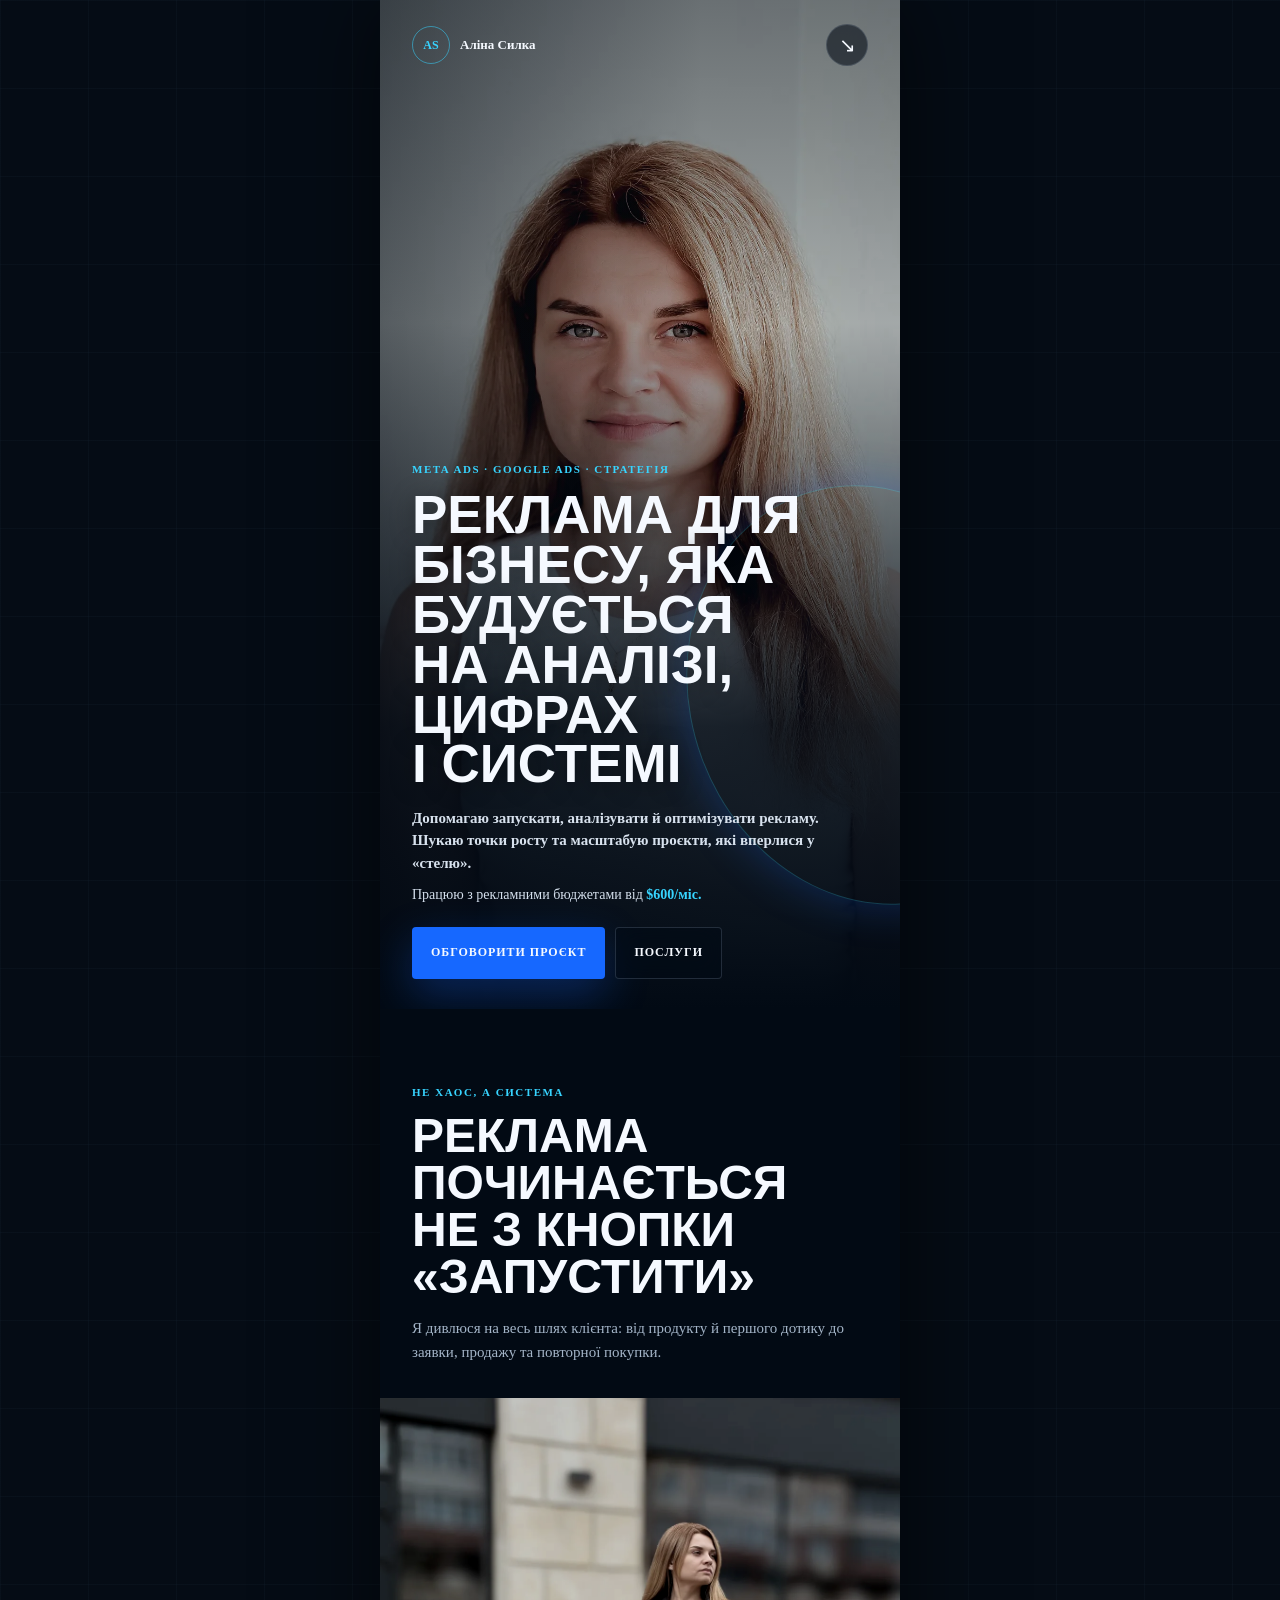
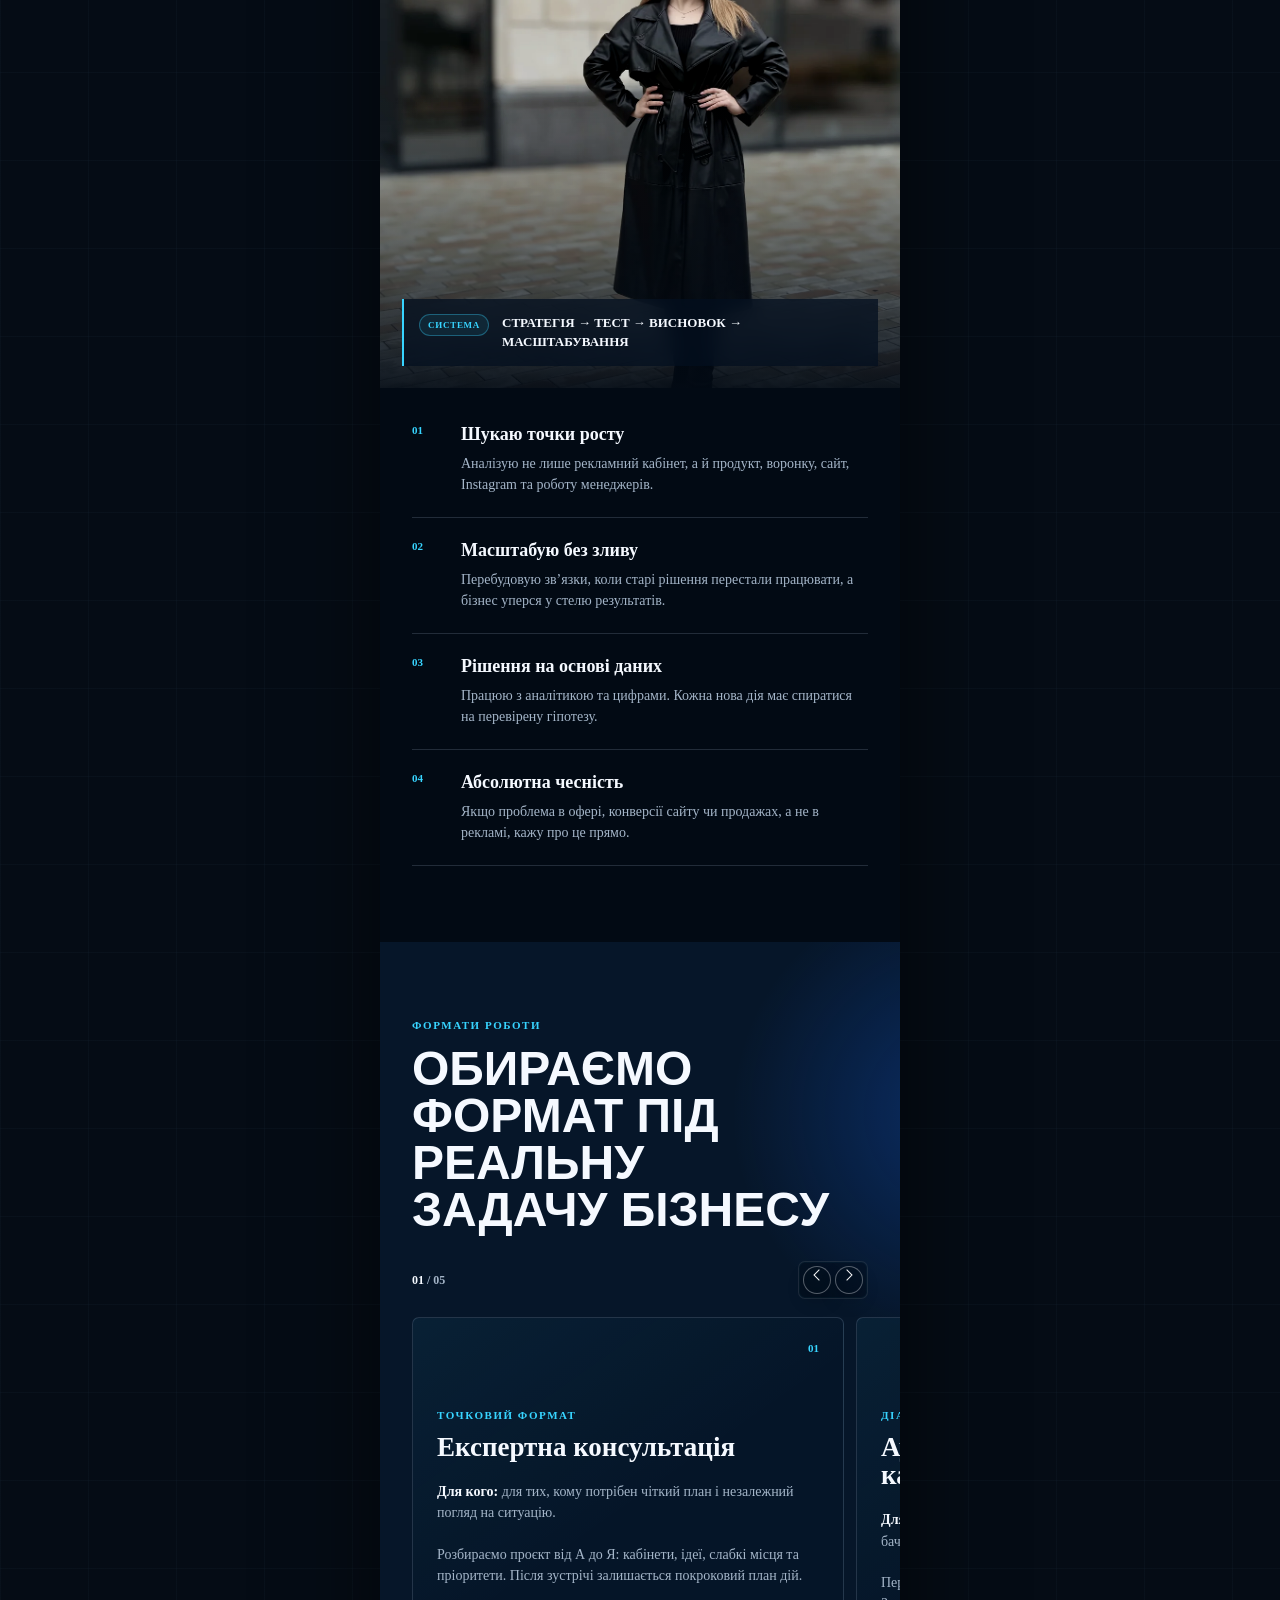
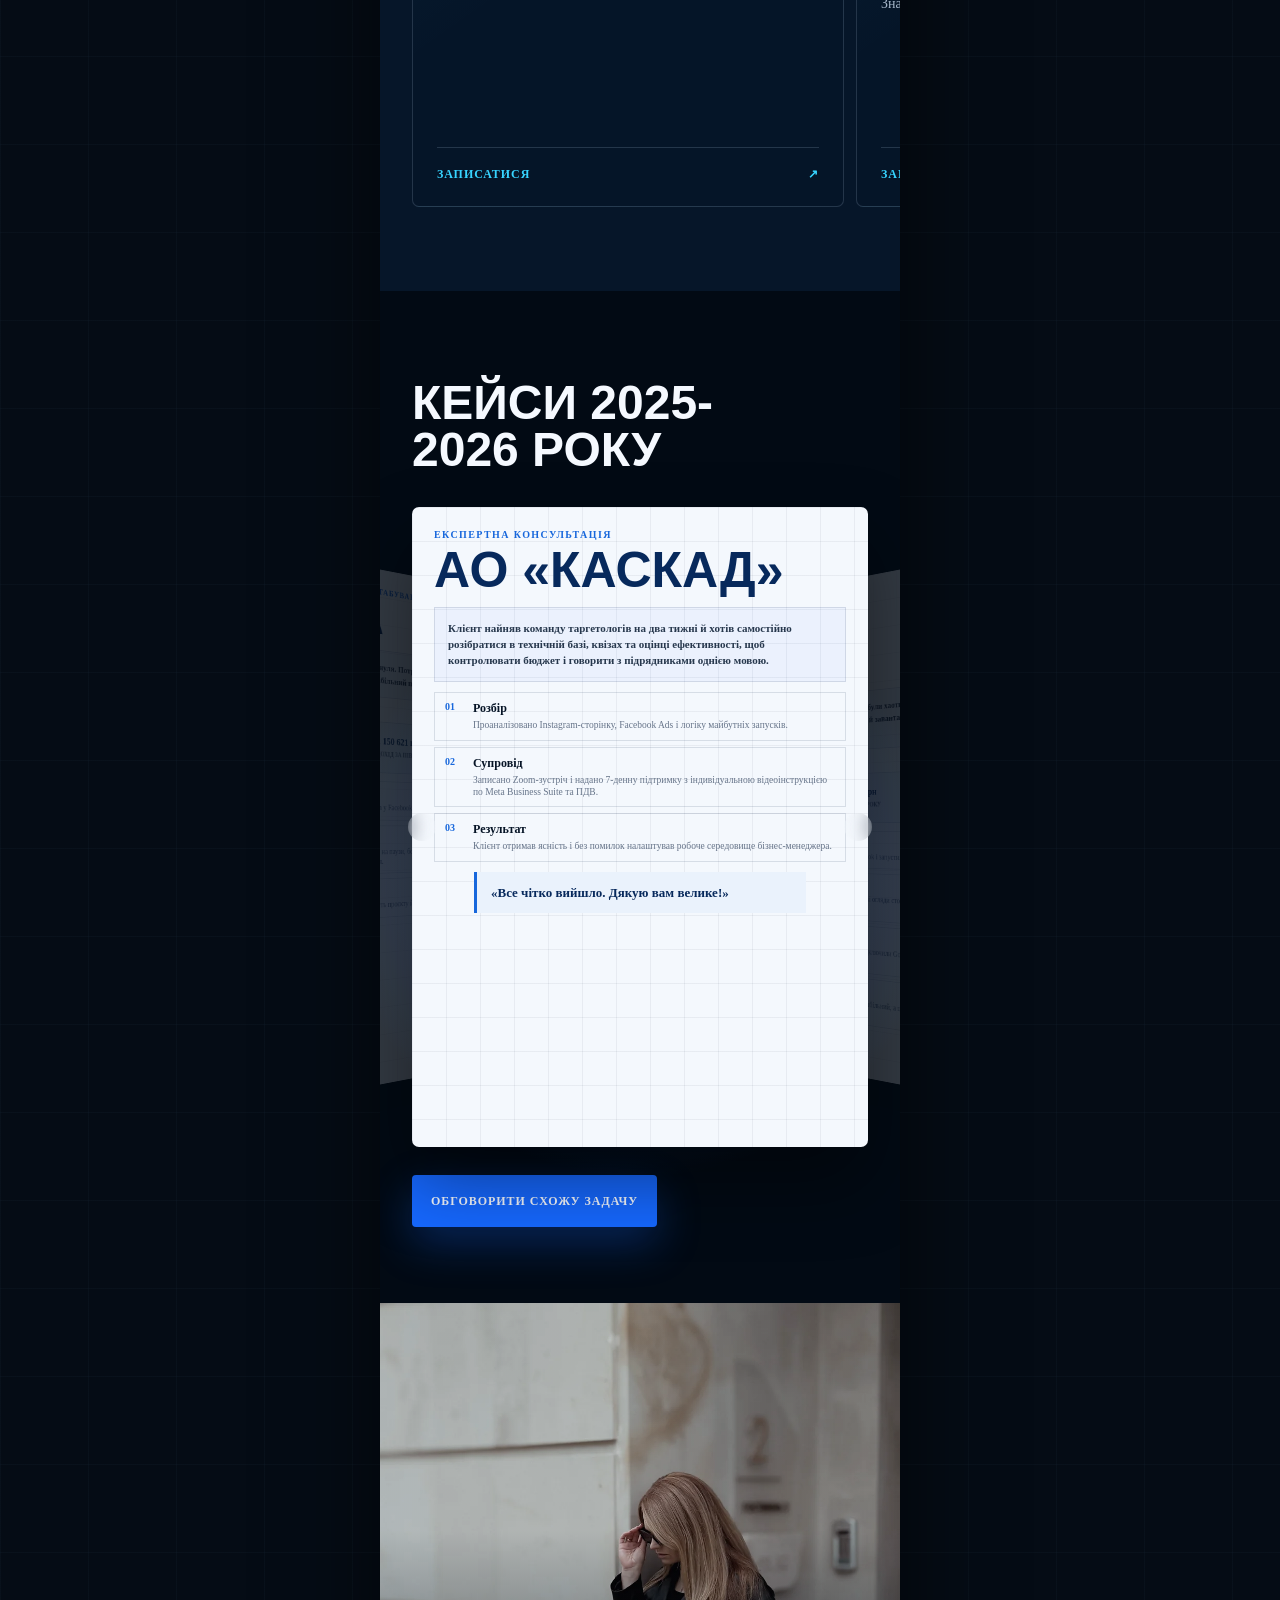
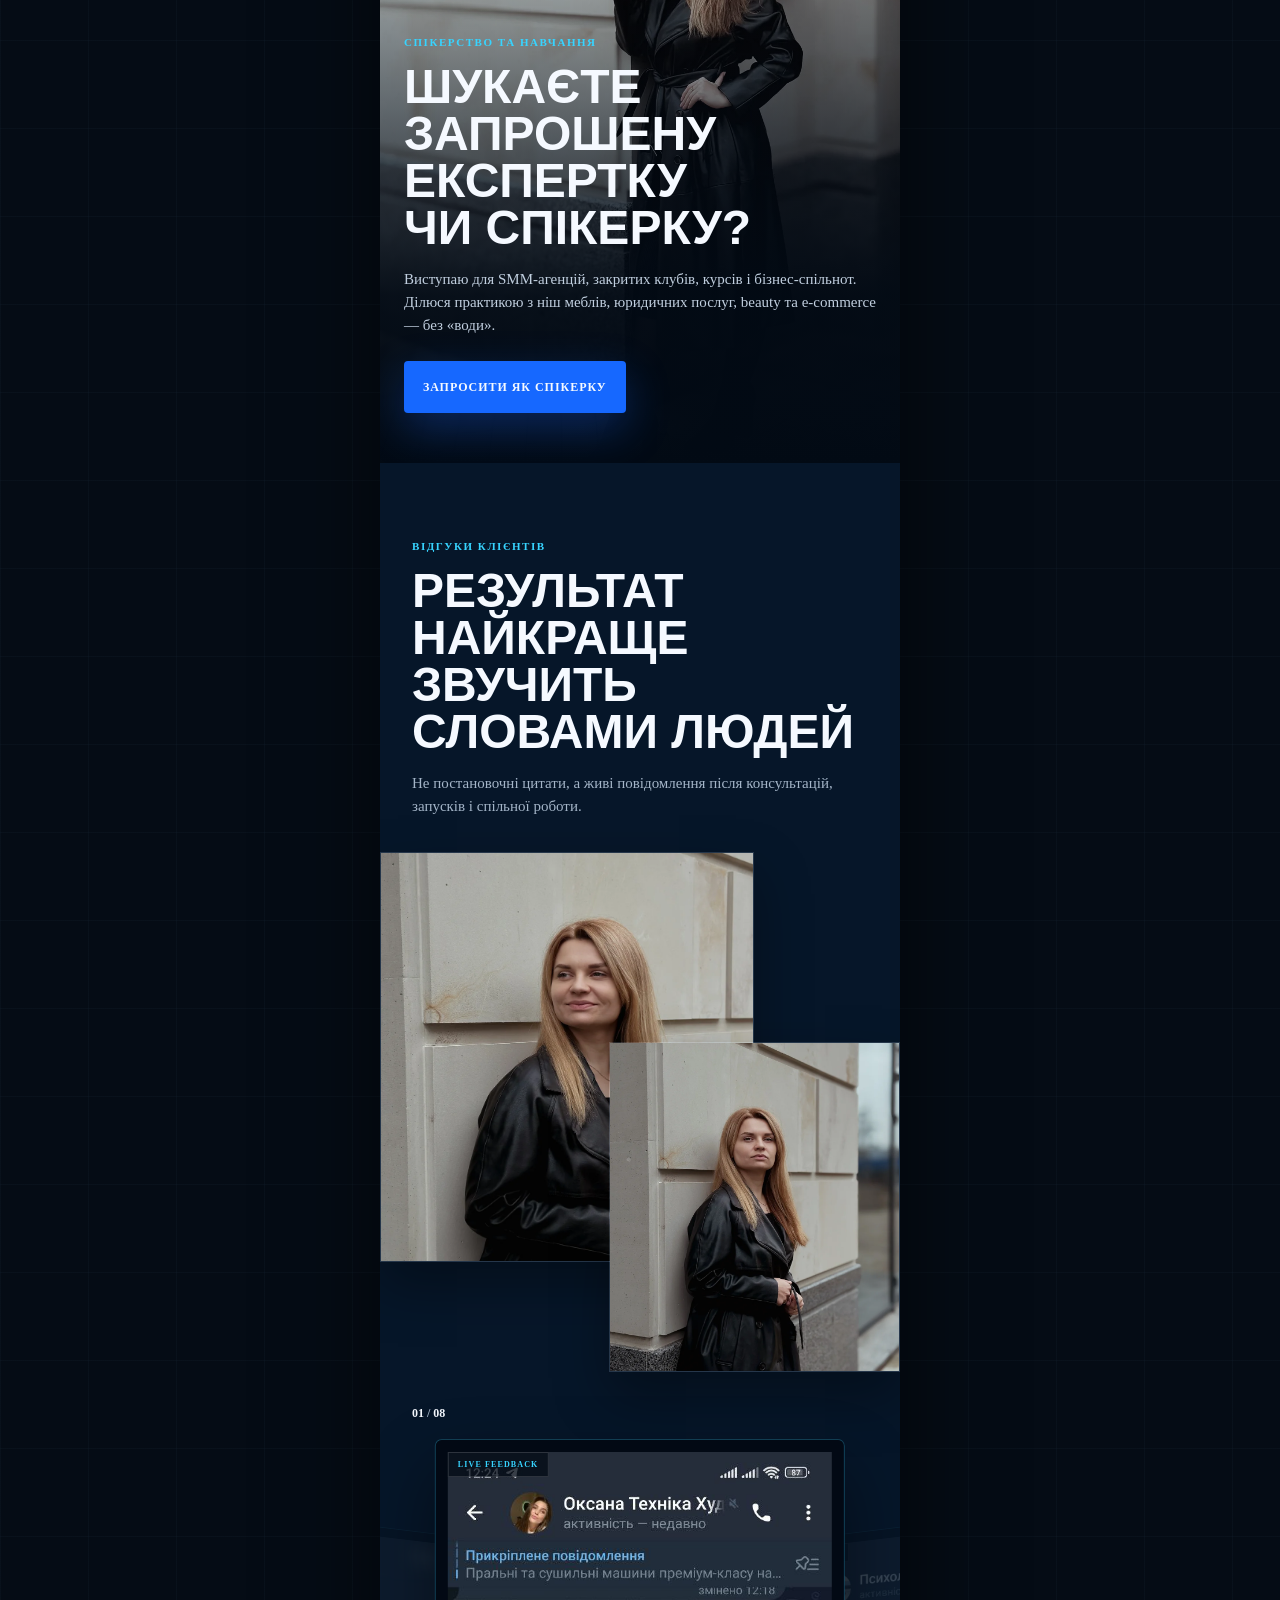
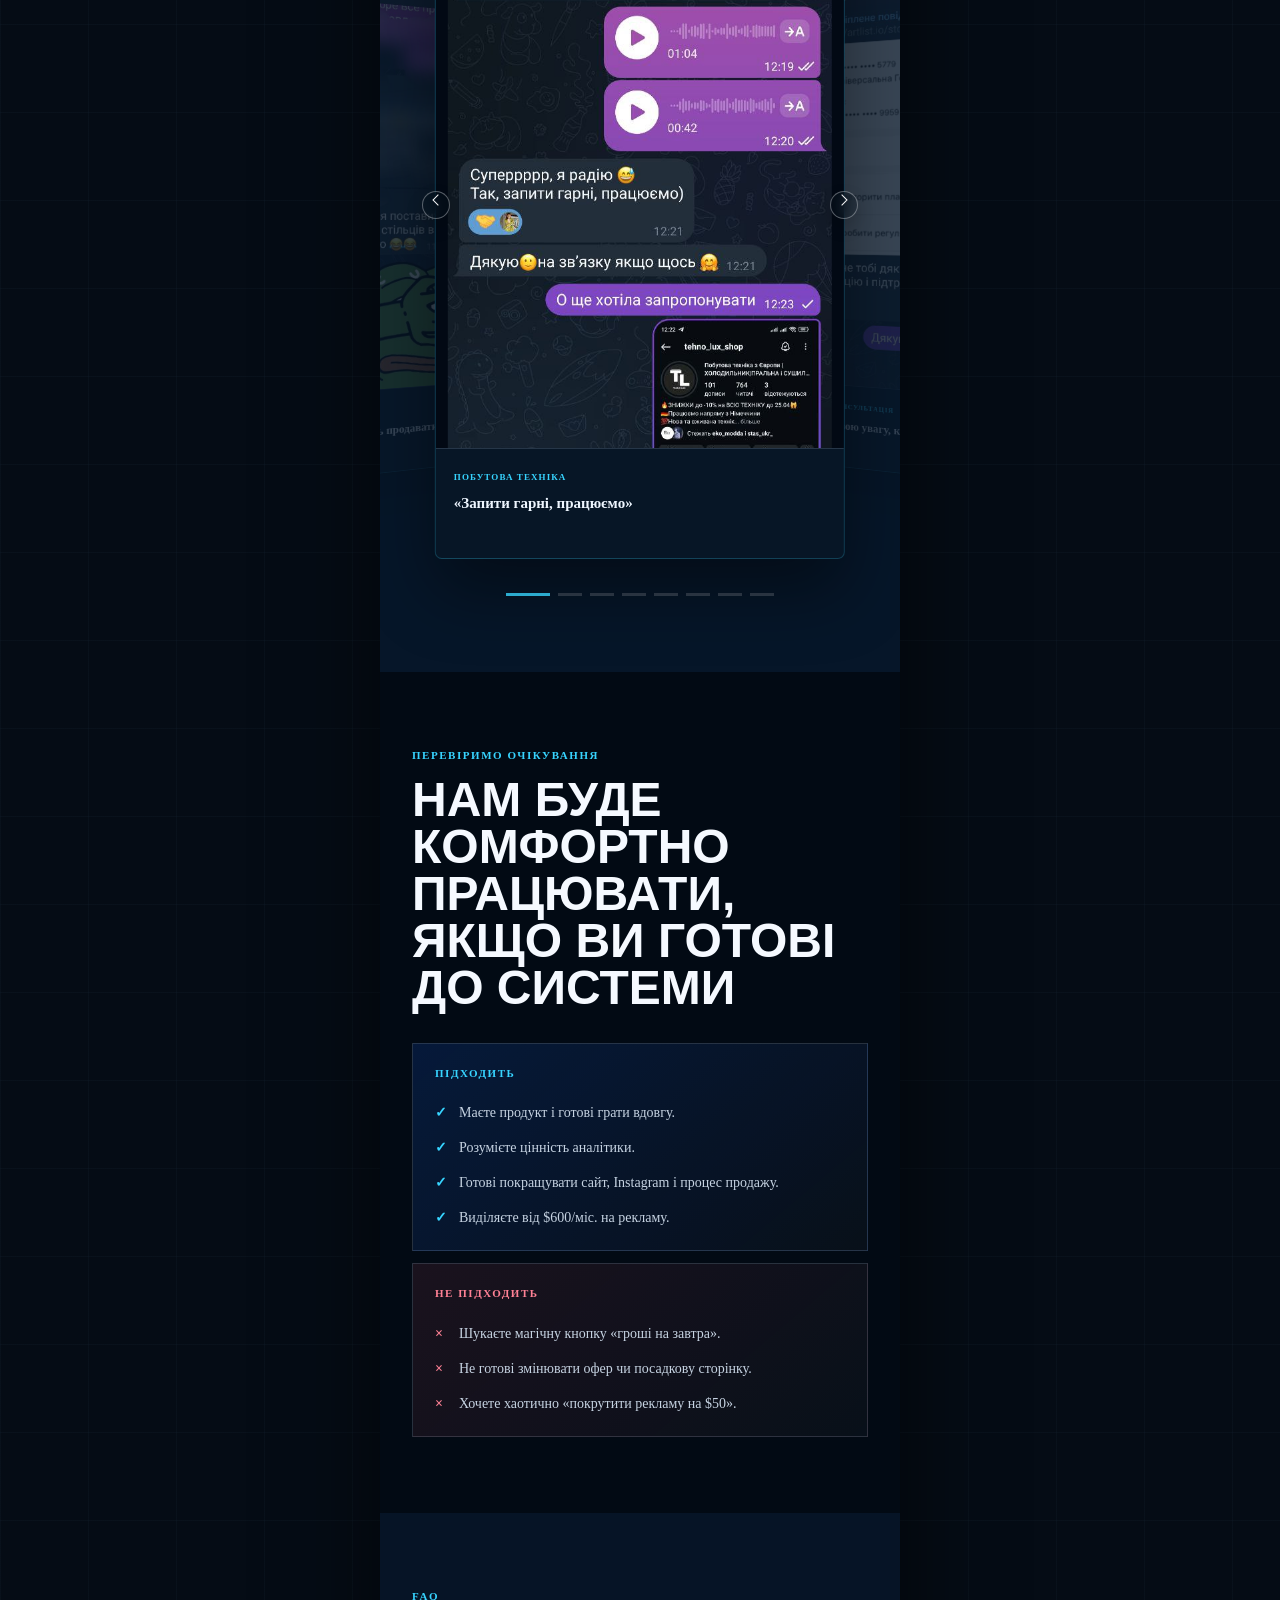
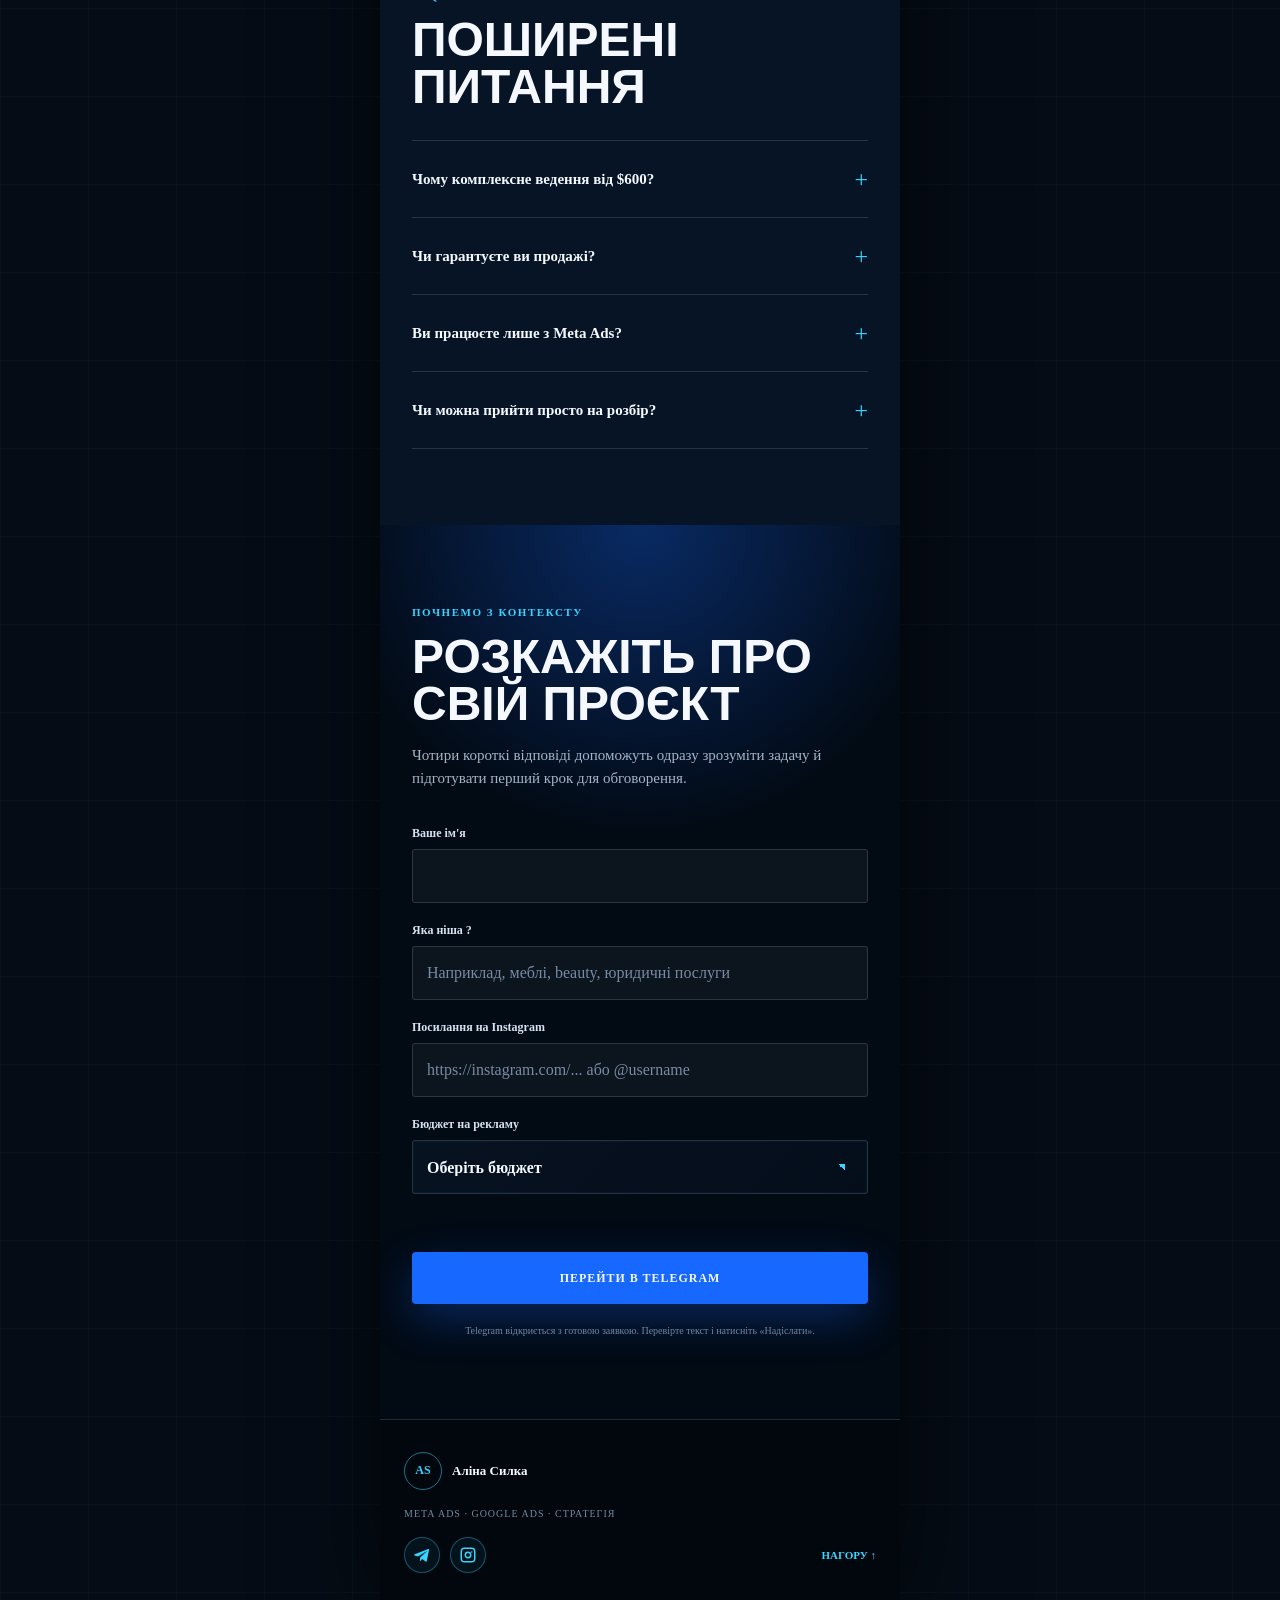
==== index.html @ a749dff8 "Restore dark budget dropdown" ====
<!DOCTYPE html>
<html lang="uk">
<head>
  <meta charset="UTF-8">
  <meta name="viewport" content="width=device-width, initial-scale=1.0">
  <meta name="robots" content="noindex,nofollow,noarchive,noimageindex">
  <meta name="googlebot" content="noindex,nofollow,noarchive,noimageindex">
  <meta name="format-detection" content="telephone=no">
  <meta name="theme-color" content="#03101f">
  <meta name="description" content="Системне налаштування, аудит і масштабування реклами в Meta Ads та Google Ads для бізнесів із бюджетом від $600 на місяць.">
  <meta property="og:type" content="website">
  <meta property="og:locale" content="uk_UA">
  <meta property="og:site_name" content="Аліна Силка">
  <meta property="og:title" content="Аліна Силка — реклама для бізнесу на основі даних">
  <meta property="og:description" content="Аналіз, стратегія, Meta Ads і Google Ads без хаотичних запусків.">
  <meta property="og:url" content="https://kostiantyn-dev.github.io/targetology-landing/">
  <meta property="og:image" content="https://kostiantyn-dev.github.io/targetology-landing/assets/preview.svg">
  <meta name="twitter:card" content="summary_large_image">
  <meta name="application-name" content="Аліна Силка">
  <meta name="apple-mobile-web-app-title" content="Аліна Силка">
  <title>Аліна Силка — Meta Ads та Google Ads для бізнесу</title>
  <link rel="icon" type="image/svg+xml" href="assets/favicon.svg">
  <link rel="preload" href="assets/photos/hero-main.webp" as="image" type="image/webp">
  <link rel="stylesheet" href="styles.css?v=20260718-dark-budget-select">
</head>
<body>
  <main class="page-shell" id="top">
    <section class="hero" aria-labelledby="hero-title">
      <img class="hero-photo" src="assets/photos/hero-main.webp" alt="Аліна Силка, фахівчиня з реклами" width="1400" height="1867">
      <div class="hero-shade" aria-hidden="true"></div>
      <header class="topline">
        <a class="brand" href="#top" aria-label="На початок">
          <span>AS</span>
          <strong>Аліна Силка</strong>
        </a>
        <a class="icon-link" href="#application" aria-label="Перейти до заявки" title="Залишити заявку">↘</a>
      </header>

      <div class="hero-copy">
        <p class="eyebrow">Meta Ads · Google Ads · Стратегія</p>
        <h1 id="hero-title" style="color:#f5f9ff">Реклама для бізнесу, яка будується на аналізі, цифрах і системі</h1>
        <p>Допомагаю запускати, аналізувати й оптимізувати рекламу. Шукаю точки росту та масштабую проєкти, які вперлися у «стелю».</p>
        <p class="budget-line">Працюю з рекламними бюджетами від <strong>$600/міс.</strong></p>
        <div class="hero-actions">
          <a class="button button-primary" href="#application">Обговорити проєкт</a>
          <a class="button button-ghost" href="#services">Послуги</a>
        </div>
      </div>
      <a class="scroll-cue" href="#approach" aria-label="Дивитися далі">Далі <span>↓</span></a>
    </section>

    <section class="section approach" id="approach" aria-labelledby="approach-title">
      <div class="section-heading">
        <p class="eyebrow">Не хаос, а система</p>
        <h2 id="approach-title">Реклама починається не з кнопки «Запустити»</h2>
        <p>Я дивлюся на весь шлях клієнта: від продукту й першого дотику до заявки, продажу та повторної покупки.</p>
      </div>

      <div class="portrait-frame">
        <img src="assets/photos/approach.webp" alt="Аліна під час професійної фотосесії" loading="lazy" width="1200" height="1600">
        <div class="portrait-label">
          <span>Система</span>
          <strong>Стратегія → тест → висновок → масштабування</strong>
        </div>
      </div>

      <div class="principles">
        <article>
          <span>01</span>
          <div>
            <h3>Шукаю точки росту</h3>
            <p>Аналізую не лише рекламний кабінет, а й продукт, воронку, сайт, Instagram та роботу менеджерів.</p>
          </div>
        </article>
        <article>
          <span>02</span>
          <div>
            <h3>Масштабую без зливу</h3>
            <p>Перебудовую зв’язки, коли старі рішення перестали працювати, а бізнес уперся у стелю результатів.</p>
          </div>
        </article>
        <article>
          <span>03</span>
          <div>
            <h3>Рішення на основі даних</h3>
            <p>Працюю з аналітикою та цифрами. Кожна нова дія має спиратися на перевірену гіпотезу.</p>
          </div>
        </article>
        <article>
          <span>04</span>
          <div>
            <h3>Абсолютна чесність</h3>
            <p>Якщо проблема в офері, конверсії сайту чи продажах, а не в рекламі, кажу про це прямо.</p>
          </div>
        </article>
      </div>
    </section>

    <section class="section services" id="services" aria-labelledby="services-title">
      <div class="section-heading">
        <p class="eyebrow">Формати роботи</p>
        <h2 id="services-title">Обираємо формат під реальну задачу бізнесу</h2>
      </div>

      <div class="slider-toolbar">
        <p><span data-service-current>01</span> / 05</p>
        <div>
          <button class="round-button nav-prev" type="button" data-service-prev aria-label="Попередня послуга" title="Назад">Назад</button>
          <button class="round-button nav-next" type="button" data-service-next aria-label="Наступна послуга" title="Далі">Далі</button>
        </div>
      </div>

      <div class="service-track" data-service-track>
        <article class="service-card">
          <p class="card-number">01</p>
          <div>
            <p class="card-label">Точковий формат</p>
            <h3>Експертна консультація</h3>
          </div>
          <p><strong>Для кого:</strong> для тих, кому потрібен чіткий план і незалежний погляд на ситуацію.</p>
          <p>Розбираємо проєкт від А до Я: кабінети, ідеї, слабкі місця та пріоритети. Після зустрічі залишається покроковий план дій.</p>
          <a class="text-link" href="#application" data-format="Консультація">Записатися <span>↗</span></a>
        </article>

        <article class="service-card">
          <p class="card-number">02</p>
          <div>
            <p class="card-label">Діагностика</p>
            <h3>Аудит рекламного кабінету</h3>
          </div>
          <p><strong>Для кого:</strong> для бізнесів, які вже запускають рекламу, але не бачать очікуваного результату.</p>
          <p>Перевіряю кампанії, аудиторії, креативи та посадкові сторінки. Знаходжу, куди непомітно зливається бюджет.</p>
          <a class="text-link" href="#application" data-format="Аудит">Замовити аудит <span>↗</span></a>
        </article>

        <article class="service-card">
          <p class="card-number">03</p>
          <div>
            <p class="card-label">Ріст</p>
            <h3>Оптимізація та масштабування</h3>
          </div>
          <p><strong>Для кого:</strong> для проєктів, які працюють у плюс, але вперлися у стелю.</p>
          <p>Переформатовую стратегію, тестую нові гіпотези, покращую вартість ліда та готую систему до більших обсягів продажів.</p>
          <a class="text-link" href="#application" data-format="Масштабування">Обговорити <span>↗</span></a>
        </article>

        <article class="service-card">
          <p class="card-number">04</p>
          <div>
            <p class="card-label">Старт</p>
            <h3>Одноразовий запуск реклами</h3>
          </div>
          <p><strong>Для кого:</strong> для бізнесу, якому потрібно з нуля побудувати правильний фундамент.</p>
          <p>Стратегія, налаштування Meta Ads або Google Ads, теплий старт, базова аналітика та підтримка після запуску.</p>
          <a class="text-link" href="#application" data-format="Одноразовий запуск">Запустити рекламу <span>↗</span></a>
        </article>

        <article class="service-card">
          <p class="card-number">05</p>
          <div>
            <p class="card-label">Преміальний формат</p>
            <h3>Комплексний супровід</h3>
          </div>
          <p><strong>Для кого:</strong> для системного бізнесу, який хоче делегувати трафік під ключ.</p>
          <p>Щоденний менеджмент, постійні тести креативів, глибока аналітика, звіти та спільна робота над масштабуванням прибутку.</p>
          <a class="text-link" href="#application" data-format="Комплексний супровід">Подати заявку <span>↗</span></a>
        </article>
      </div>
    </section>

    <section class="section cases" id="cases" aria-labelledby="cases-title">
      <div class="section-heading">
        <h2 id="cases-title">Кейси 2025-2026 року</h2>
      </div>

      <div class="case-lab" data-case-lab>
        <button class="case-button case-prev" type="button" data-case-prev aria-label="Попередній кейс" title="Назад">Назад</button>
        <div class="case-stack" aria-live="polite">
          <article class="case-sheet is-active" data-case-card>
            <header>
              <p>Експертна консультація</p>
              <strong>АО «КАСКАД»</strong>
            </header>
            <div class="case-summary">
              <p>Клієнт найняв команду таргетологів на два тижні й хотів самостійно розібратися в технічній базі, квізах та оцінці ефективності, щоб контролювати бюджет і говорити з підрядниками однією мовою.</p>
            </div>
            <div class="case-flow">
              <p><span>01</span><strong>Розбір</strong><small>Проаналізовано Instagram-сторінку, Facebook Ads і логіку майбутніх запусків.</small></p>
              <p><span>02</span><strong>Супровід</strong><small>Записано Zoom-зустріч і надано 7-денну підтримку з індивідуальною відеоінструкцією по Meta Business Suite та ПДВ.</small></p>
              <p><span>03</span><strong>Результат</strong><small>Клієнт отримав ясність і без помилок налаштував робоче середовище бізнес-менеджера.</small></p>
            </div>
            <blockquote class="case-quote">«Все чітко вийшло. Дякую вам велике!»</blockquote>
          </article>
          <article class="case-sheet" data-case-card>
            <header>
              <p>Масштабування та супровід</p>
              <strong>Столи / стільці</strong>
            </header>
            <div class="case-summary">
              <p>Виробництво працювало, але продажі були хаотичними. Задача — знайти найвигідніші позиції для виробництва й завантажити майстерню стабільним потоком замовлень.</p>
            </div>
            <p class="case-period">Результати за півроку</p>
            <div class="case-stats" aria-label="Економіка проєкту за півроку">
              <p><span>$16 042</span><small>витрати за півроку</small></p>
              <p><span>5 748 384 грн</span><small>дохід за півроку</small></p>
              <p><span>ROAS 8,14</span><small>окупність за півроку</small></p>
            </div>
            <div class="case-flow">
              <p><span>01</span><strong>2024</strong><small>Навели лад у рекламному кабінеті Facebook і запустили перші системні оголошення.</small></p>
              <p><span>02</span><strong>2025</strong><small>Перебудували підхід до фото й відео: живі огляди столів, процеси з цеху, демонстрація якості ще до заявки.</small></p>
              <p><span>03</span><strong>2026</strong><small>Вийшли на високі об'єми у Facebook і підключили Google Ads для гарячого попиту з пошуку.</small></p>
              <p><span>04</span><strong>Результат</strong><small>Співпраця триває 3-й рік, потік заявок стабільний, а цех завантажений замовленнями на тижні вперед.</small></p>
            </div>
          </article>
          <article class="case-sheet" data-case-card>
            <header>
              <p>Старт з нуля та масштабування</p>
              <strong>Ліжка</strong>
            </header>
            <div class="case-summary">
              <p>Бренд запускався з повного нуля. Потрібно було розкачати пізнаваність у соцмережах і вибудувати стабільний потік замовлень.</p>
            </div>
            <p class="case-period">Результати за півроку</p>
            <div class="case-stats" aria-label="Економіка проєкту за півроку">
              <p><span>$2 633</span><small>витрати за півроку</small></p>
              <p><span>1 150 621 грн</span><small>дохід за півроку</small></p>
              <p><span>ROAS 10,65</span><small>окупність за півроку</small></p>
            </div>
            <div class="case-flow">
              <p><span>01</span><strong>Старт</strong><small>Побудували систему запусків у Facebook, намацали робочі аудиторії та офери.</small></p>
              <p><span>02</span><strong>Виклик</strong><small>Рекламу доводилося ставити на паузи, бо виробництво фізично не встигало виготовляти й відвантажувати замовлення.</small></p>
              <p><span>03</span><strong>Результат</strong><small>Реклама довела життєздатність проєкту й повністю завантажила потужності цеху.</small></p>
            </div>
          </article>
        </div>
        <button class="case-button case-next" type="button" data-case-next aria-label="Наступний кейс" title="Далі">Далі</button>
      </div>

      <a class="button button-primary centered" href="#application">Обговорити схожу задачу</a>
    </section>

    <section class="speaker-band" aria-labelledby="speaker-title">
      <img src="assets/photos/speaker.webp" alt="Аліна Силка — запрошена експертка та спікерка" loading="lazy" width="1200" height="1600">
      <div class="speaker-shade" aria-hidden="true"></div>
      <div class="speaker-copy">
        <p class="eyebrow">Спікерство та навчання</p>
        <h2 id="speaker-title">Шукаєте запрошену експертку чи спікерку?</h2>
        <p>Виступаю для SMM-агенцій, закритих клубів, курсів і бізнес-спільнот. Ділюся практикою з ніш меблів, юридичних послуг, beauty та e-commerce — без «води».</p>
        <a class="button button-primary" href="#application" data-format="Спікерство">Запросити як спікерку</a>
      </div>
    </section>

    <section class="section proof" id="reviews" aria-labelledby="proof-title">
      <div class="section-heading">
        <p class="eyebrow">Відгуки клієнтів</p>
        <h2 id="proof-title">Результат найкраще звучить словами людей</h2>
        <p>Не постановочні цитати, а живі повідомлення після консультацій, запусків і спільної роботи.</p>
      </div>
      <div class="photo-collage" aria-label="Фотографії Аліни">
        <figure class="photo-tall">
          <img src="assets/photos/portrait.webp" alt="Портрет Аліни" loading="lazy" width="1200" height="1600">
        </figure>
        <figure>
          <img src="assets/photos/final.webp" alt="Аліна під час фотосесії" loading="lazy" width="1200" height="1600">
        </figure>
      </div>

      <div class="review-lab" data-review-lab>
        <div class="review-toolbar">
          <p><span data-review-current>01</span> / <span data-review-total>08</span></p>
        </div>
        <button class="round-button review-nav-button review-prev nav-prev" type="button" data-review-prev aria-label="Попередній відгук" title="Назад">Назад</button>
        <button class="round-button review-nav-button review-next nav-next" type="button" data-review-next aria-label="Наступний відгук" title="Далі">Далі</button>
        <div class="review-stack" aria-live="polite">
          <figure class="review-card is-active" data-review-card>
            <a class="review-shot" href="assets/reviews/review-tech.jpg" target="_blank" rel="noopener" aria-label="Відкрити відгук повністю">
              <img src="assets/reviews/review-tech.jpg" alt="Відгук клієнтки з ніші побутової техніки" loading="lazy" width="576" height="1280">
            </a>
            <figcaption>
              <span>Побутова техніка</span>
              <blockquote>«Запити гарні, працюємо»</blockquote>
            </figcaption>
          </figure>
          <figure class="review-card" data-review-card>
            <a class="review-shot" href="assets/reviews/review-consultation.jpg" target="_blank" rel="noopener" aria-label="Відкрити відгук повністю">
              <img src="assets/reviews/review-consultation.jpg" alt="Подяка за консультацію та підтримку" loading="lazy" width="576" height="1280">
            </a>
            <figcaption>
              <span>Експертна консультація</span>
              <blockquote>«Дякую за твою увагу, консультацію і підтримку»</blockquote>
            </figcaption>
          </figure>
          <figure class="review-card" data-review-card>
            <a class="review-shot" href="assets/reviews/review-roofing.jpg" target="_blank" rel="noopener" aria-label="Відкрити відгук повністю">
              <img src="assets/reviews/review-roofing.jpg" alt="Відгук клієнта з ніші покрівельних робіт" loading="lazy" width="576" height="1280">
            </a>
            <figcaption>
              <span>Покрівельні роботи</span>
              <blockquote>«Не очікував такого результату, мені все сподобалось»</blockquote>
            </figcaption>
          </figure>
          <figure class="review-card" data-review-card>
            <a class="review-shot" href="assets/reviews/review-psychology.jpg" target="_blank" rel="noopener" aria-label="Відкрити відгук повністю">
              <img src="assets/reviews/review-psychology.jpg" alt="Відгук клієнтки з ніші психології" loading="lazy" width="576" height="1280">
            </a>
            <figcaption>
              <span>Психологія</span>
              <blockquote>«Мені дуже кайфово було з тобою працювати»</blockquote>
            </figcaption>
          </figure>
          <figure class="review-card" data-review-card>
            <a class="review-shot" href="assets/reviews/review-furniture-july.jpg" target="_blank" rel="noopener" aria-label="Відкрити відгук повністю">
              <img src="assets/reviews/review-furniture-july.jpg" alt="Відгук про результат реклами для виробництва меблів" loading="lazy" width="576" height="1280">
            </a>
            <figcaption>
              <span>Виробництво меблів</span>
              <blockquote>«Липень найгірший місяць у продажах, але це найкращий місяць по продажах від нас»</blockquote>
            </figcaption>
          </figure>
          <figure class="review-card" data-review-card>
            <a class="review-shot" href="assets/reviews/review-legal-setup.jpg" target="_blank" rel="noopener" aria-label="Відкрити відгук повністю">
              <img src="assets/reviews/review-legal-setup.jpg" alt="Відгук після консультації щодо налаштування рекламного кабінету" loading="lazy" width="576" height="1280">
            </a>
            <figcaption>
              <span>Експертна консультація</span>
              <blockquote>«Все чітко вийшло. Дякую вам велике!»</blockquote>
            </figcaption>
          </figure>
          <figure class="review-card" data-review-card>
            <a class="review-shot" href="assets/reviews/review-furniture-workshop.jpg" target="_blank" rel="noopener" aria-label="Відкрити відгук повністю">
              <img src="assets/reviews/review-furniture-workshop.jpg" alt="Відгук про завантаження меблевого виробництва замовленнями" loading="lazy" width="576" height="1280">
            </a>
            <figcaption>
              <span>Меблевий цех</span>
              <blockquote>«+1 машинка + 2 швеї. Можемо робити 400 стільців»</blockquote>
            </figcaption>
          </figure>
          <figure class="review-card" data-review-card>
            <a class="review-shot" href="assets/reviews/review-furniture-goal.jpg" target="_blank" rel="noopener" aria-label="Відкрити відгук повністю">
              <img src="assets/reviews/review-furniture-goal.jpg" alt="Відгук про план продажів 300 стільців на місяць" loading="lazy" width="576" height="1280">
            </a>
            <figcaption>
              <span>План продажів</span>
              <blockquote>«Дуже хочеться поставити ціль продавати 300 стільців в місяць»</blockquote>
            </figcaption>
          </figure>
        </div>
        <div class="review-dots" aria-label="Навігація відгуками"></div>
      </div>
    </section>

    <section class="section fit" aria-labelledby="fit-title">
      <div class="section-heading">
        <p class="eyebrow">Перевіримо очікування</p>
        <h2 id="fit-title">Нам буде комфортно працювати, якщо ви готові до системи</h2>
      </div>
      <div class="fit-grid">
        <article class="fit-yes">
          <p class="card-label">Підходить</p>
          <ul>
            <li>Маєте продукт і готові грати вдовгу.</li>
            <li>Розумієте цінність аналітики.</li>
            <li>Готові покращувати сайт, Instagram і процес продажу.</li>
            <li>Виділяєте від $600/міс. на рекламу.</li>
          </ul>
        </article>
        <article class="fit-no">
          <p class="card-label">Не підходить</p>
          <ul>
            <li>Шукаєте магічну кнопку «гроші на завтра».</li>
            <li>Не готові змінювати офер чи посадкову сторінку.</li>
            <li>Хочете хаотично «покрутити рекламу на $50».</li>
          </ul>
        </article>
      </div>
    </section>

    <section class="section faq" aria-labelledby="faq-title">
      <div class="section-heading">
        <p class="eyebrow">FAQ</p>
        <h2 id="faq-title">Поширені питання</h2>
      </div>
      <div class="faq-list">
        <details>
          <summary><span>Чому комплексне ведення від $600?</span><b>+</b></summary>
          <p>Комплексне ведення має сенс тоді, коли в рекламі є достатньо даних для навчання алгоритмів Meta та Google, тестів і нормальної аналітики. Бюджет від $600 дає змогу робити висновки на цифрах, а не хаотично перевіряти гіпотези без стабільної картини.</p>
        </details>
        <details>
          <summary><span>Чи гарантуєте ви продажі?</span><b>+</b></summary>
          <p>За продаж відповідають продукт, офер, ціна та робота менеджера. Я відповідаю за системний цільовий трафік, прозорі KPI й керовану оптимізацію.</p>
        </details>
        <details>
          <summary><span>Ви працюєте лише з Meta Ads?</span><b>+</b></summary>
          <p>Ні. Meta Ads і Google Ads підбираються індивідуально під нішу, попит, цикл рішення та задачу бізнесу.</p>
        </details>
        <details>
          <summary><span>Чи можна прийти просто на розбір?</span><b>+</b></summary>
          <p>Так. На консультації розбираємо ситуацію від А до Я та формуємо конкретний план, який можна реалізувати самостійно.</p>
        </details>
      </div>
    </section>

    <section class="application" id="application" aria-labelledby="application-title">
      <div class="application-head">
        <p class="eyebrow">Почнемо з контексту</p>
        <h2 id="application-title">Розкажіть про свій проєкт</h2>
        <p>Чотири короткі відповіді допоможуть одразу зрозуміти задачу й підготувати перший крок для обговорення.</p>
      </div>

      <form class="quiz-form" id="lead-form" novalidate>
        <label>
          <span>Ваше ім'я</span>
          <input type="text" name="name" autocomplete="name" required>
        </label>
        <label>
          <span>Яка ніша ?</span>
          <input type="text" name="niche" autocomplete="organization-title" placeholder="Наприклад, меблі, beauty, юридичні послуги" required>
        </label>
        <label>
          <span>Посилання на Instagram</span>
          <input type="text" name="project_url" inputmode="url" placeholder="https://instagram.com/... або @username" required>
        </label>
        <label class="select-field">
          <span>Бюджет на рекламу</span>
          <select name="budget" required>
            <option value="">Оберіть бюджет</option>
            <option>від $600</option>
            <option>від $1000 і вище</option>
            <option>від $2000 і вище</option>
          </select>
        </label>
        <p class="form-error" id="form-error" role="alert"></p>
        <button class="button button-primary submit-button" type="submit">Перейти в Telegram</button>
        <small>Telegram відкриється з готовою заявкою. Перевірте текст і натисніть «Надіслати».</small>
      </form>
    </section>

    <footer>
      <a class="brand" href="#top">
        <span>AS</span>
        <strong>Аліна Силка</strong>
      </a>
      <p>Meta Ads · Google Ads · Стратегія</p>
      <div class="footer-socials" aria-label="Соціальні мережі">
        <a href="https://t.me/SilkaAlina" target="_blank" rel="noopener" aria-label="Telegram Аліни Силки" title="Telegram">
          <svg viewBox="0 0 24 24" aria-hidden="true"><path d="M21.7 3.8 18.4 20c-.2 1-.8 1.2-1.6.7l-4.5-3.3-2.2 2.1c-.2.2-.4.4-.9.4l.3-4.7 8.6-7.8c.4-.3-.1-.5-.6-.2L6.8 13.9 2.2 12.5c-1-.3-1-1 .2-1.5L20.3 4c.8-.3 1.6.2 1.4-.2Z"/></svg>
        </a>
        <a href="https://www.instagram.com/alina.silka?igsh=NXh0d3M3Z3A2aXp1" target="_blank" rel="noopener" aria-label="Instagram Аліни Силки" title="Instagram">
          <svg viewBox="0 0 24 24" aria-hidden="true"><path d="M7.4 2h9.2A5.4 5.4 0 0 1 22 7.4v9.2a5.4 5.4 0 0 1-5.4 5.4H7.4A5.4 5.4 0 0 1 2 16.6V7.4A5.4 5.4 0 0 1 7.4 2Zm0 2A3.4 3.4 0 0 0 4 7.4v9.2A3.4 3.4 0 0 0 7.4 20h9.2a3.4 3.4 0 0 0 3.4-3.4V7.4A3.4 3.4 0 0 0 16.6 4H7.4Zm4.6 3.4a4.6 4.6 0 1 1 0 9.2 4.6 4.6 0 0 1 0-9.2Zm0 2a2.6 2.6 0 1 0 0 5.2 2.6 2.6 0 0 0 0-5.2Zm5-2.5a1.1 1.1 0 1 1 0 2.2 1.1 1.1 0 0 1 0-2.2Z"/></svg>
        </a>
      </div>
      <a href="#top">Нагору ↑</a>
    </footer>
  </main>

  <script src="script.js"></script>
</body>
</html>
---- styles.css ----
:root {
  --outside: #050c15;
  --deep: #020a14;
  --deep-soft: #061629;
  --panel: #0a1d32;
  --panel-light: #102a46;
  --ink: #f5f9ff;
  --muted: #a4b5c8;
  --line: rgba(198, 220, 244, 0.16);
  --blue: #1668ff;
  --cyan: #37d4ff;
  --gold: #dac994;
  --danger: #ed5a72;
  --max: 520px;
  --radius: 7px;
}

* {
  box-sizing: border-box;
}

html {
  scroll-behavior: smooth;
  background: var(--outside);
}

body {
  margin: 0;
  overflow-x: hidden;
  background:
    linear-gradient(90deg, rgba(112, 161, 214, 0.035) 1px, transparent 1px) 0 0 / 88px 88px,
    linear-gradient(rgba(112, 161, 214, 0.035) 1px, transparent 1px) 0 0 / 88px 88px,
    var(--outside);
  color: var(--ink);
  font-family: Inter, Arial, Helvetica, sans-serif;
}

body,
button,
input,
select {
  font: inherit;
}

a {
  color: inherit;
  text-decoration: none;
}

button {
  border: 0;
  color: inherit;
  cursor: pointer;
}

img {
  display: block;
  max-width: 100%;
}

h1,
h2,
h3,
p,
figure,
ul {
  margin: 0;
}

button,
a,
input,
select,
summary {
  -webkit-tap-highlight-color: transparent;
}

:focus-visible {
  outline: 2px solid var(--cyan);
  outline-offset: 3px;
}

.page-shell {
  width: min(100%, var(--max));
  margin-inline: auto;
  overflow: hidden;
  background:
    radial-gradient(circle at 50% 14%, rgba(22, 104, 255, 0.18), transparent 320px),
    linear-gradient(180deg, #03101f 0%, #020a14 100%);
  box-shadow: 0 0 90px rgba(0, 0, 0, 0.58);
}

.hero {
  position: relative;
  min-height: 100svh;
  display: flex;
  flex-direction: column;
  justify-content: space-between;
  padding: 24px 24px 30px;
  isolation: isolate;
}

.hero-photo,
.hero-shade {
  position: absolute;
  inset: 0;
  width: 100%;
  height: 100%;
}

.hero-photo {
  z-index: -3;
  object-fit: cover;
  object-position: 50% 40%;
}

.hero-shade {
  z-index: -2;
  background:
    linear-gradient(180deg, rgba(1, 9, 19, 0.42) 0%, rgba(2, 10, 20, 0.12) 32%, rgba(2, 10, 20, 0.88) 72%, #020a14 100%),
    linear-gradient(90deg, rgba(2, 10, 20, 0.45), transparent 62%);
}

.hero::after {
  position: absolute;
  z-index: -1;
  right: -30%;
  bottom: 10%;
  width: 70%;
  height: 42%;
  border: 1px solid rgba(55, 212, 255, 0.24);
  border-radius: 50%;
  box-shadow: 0 0 44px rgba(22, 104, 255, 0.26);
  content: "";
  transform: rotate(-20deg);
}

.topline,
.brand,
.hero-actions,
.slider-toolbar,
.slider-toolbar > div,
footer {
  display: flex;
  align-items: center;
}

.topline {
  justify-content: space-between;
  gap: 18px;
}

.brand {
  gap: 10px;
}

.brand > span {
  display: grid;
  width: 38px;
  height: 38px;
  place-items: center;
  border: 1px solid rgba(55, 212, 255, 0.52);
  border-radius: 50%;
  color: var(--cyan);
  font-size: 12px;
  font-weight: 900;
}

.brand strong {
  font-size: 13px;
}

.icon-link,
.round-button,
.case-button {
  display: grid;
  place-items: center;
  border: 1px solid var(--line);
  border-radius: 50%;
  background: rgba(2, 10, 20, 0.58);
  backdrop-filter: blur(12px);
}

.icon-link {
  width: 42px;
  height: 42px;
  font-size: 20px;
}

.hero-copy {
  padding-top: 44svh;
}

.eyebrow,
.card-label {
  color: var(--cyan);
  font-size: 11px;
  font-weight: 900;
  letter-spacing: 0.14em;
  line-height: 1.4;
  text-transform: uppercase;
}

h1,
h2 {
  font-family: "Arial Narrow", Impact, Haettenschweiler, sans-serif;
  font-weight: 900;
  letter-spacing: 0;
  text-transform: uppercase;
}

h1 {
  max-width: 460px;
  margin-top: 13px;
  color: var(--ink);
  font-size: clamp(39px, 9vw, 53px);
  line-height: 0.94;
  text-shadow: 0 3px 24px rgba(0, 0, 0, 0.42);
  text-wrap: balance;
}

.hero-copy > p:not(.eyebrow):not(.budget-line) {
  margin-top: 18px;
  color: #d8e2ee;
  font-size: 15px;
  font-weight: 600;
  line-height: 1.48;
}

.budget-line {
  margin-top: 13px;
  color: #d5e0ed;
  font-size: 14px;
}

.budget-line strong {
  color: var(--cyan);
}

.hero-actions {
  flex-wrap: wrap;
  gap: 10px;
  margin-top: 24px;
}

.button {
  min-height: 52px;
  display: inline-flex;
  align-items: center;
  justify-content: center;
  padding: 0 18px;
  border: 1px solid transparent;
  border-radius: 4px;
  font-size: 12px;
  font-weight: 900;
  letter-spacing: 0.08em;
  text-align: center;
  text-transform: uppercase;
}

.button-primary {
  background: var(--blue);
  box-shadow: 0 16px 44px rgba(22, 104, 255, 0.3);
}

.button-ghost {
  border-color: var(--line);
  background: rgba(2, 10, 20, 0.45);
  backdrop-filter: blur(12px);
}

.scroll-cue {
  display: none;
  align-self: flex-end;
  color: #b6c6d9;
  font-size: 11px;
  font-weight: 800;
  letter-spacing: 0.1em;
  text-transform: uppercase;
}

.scroll-cue span {
  margin-left: 7px;
  color: var(--cyan);
}

.section {
  position: relative;
  padding: 76px 24px;
  overflow: hidden;
}

.section-heading h2,
.speaker-copy h2,
.application h2 {
  margin-top: 12px;
  font-size: clamp(34px, 8vw, 48px);
  line-height: 0.98;
  text-wrap: balance;
}

.section-heading > p:not(.eyebrow),
.speaker-copy > p:not(.eyebrow),
.application-head > p:not(.eyebrow) {
  margin-top: 17px;
  color: var(--muted);
  font-size: 15px;
  line-height: 1.55;
}

.approach {
  background:
    linear-gradient(160deg, transparent 54%, rgba(22, 104, 255, 0.12) 54.2%, transparent 54.6%),
    var(--deep);
}

.portrait-frame {
  position: relative;
  margin: 34px -24px 0;
  min-height: 590px;
}

.portrait-frame img {
  width: 100%;
  height: 590px;
  object-fit: cover;
  object-position: 58% 50%;
  filter: saturate(0.78) contrast(1.06);
}

.portrait-frame::after {
  position: absolute;
  inset: 0;
  background: linear-gradient(180deg, transparent 50%, rgba(2, 10, 20, 0.93));
  content: "";
}

.portrait-label {
  position: absolute;
  z-index: 1;
  right: 22px;
  bottom: 22px;
  left: 22px;
  display: grid;
  grid-template-columns: auto 1fr;
  gap: 13px;
  align-items: start;
  padding: 15px;
  border-left: 2px solid var(--cyan);
  background: rgba(3, 16, 31, 0.74);
  backdrop-filter: blur(10px);
}

.portrait-label span {
  padding: 5px 8px;
  border: 1px solid rgba(55, 212, 255, 0.34);
  border-radius: 999px;
  background: rgba(55, 212, 255, 0.08);
  color: var(--cyan);
  font-size: 9px;
  font-weight: 900;
  letter-spacing: 0.08em;
  text-transform: uppercase;
}

.portrait-label strong {
  font-size: 13px;
  line-height: 1.4;
  text-transform: uppercase;
}

.principles {
  margin-top: 14px;
}

.principles article {
  display: grid;
  grid-template-columns: 36px 1fr;
  gap: 13px;
  padding: 22px 0;
  border-bottom: 1px solid var(--line);
}

.principles article > span,
.card-number {
  color: var(--cyan);
  font-size: 11px;
  font-weight: 900;
}

.principles h3 {
  font-size: 18px;
}

.principles p {
  margin-top: 8px;
  color: var(--muted);
  font-size: 14px;
  line-height: 1.5;
}

.services {
  background:
    radial-gradient(circle at 112% 18%, rgba(22, 104, 255, 0.28), transparent 230px),
    var(--deep-soft);
}

.slider-toolbar {
  justify-content: space-between;
  margin-top: 28px;
}

.slider-toolbar > p {
  color: var(--muted);
  font-size: 12px;
  font-weight: 800;
}

.slider-toolbar > p span {
  color: var(--ink);
}

.slider-toolbar > div,
.review-toolbar > div {
  gap: 4px;
  padding: 4px;
  border: 1px solid rgba(198, 220, 244, 0.13);
  border-radius: 7px;
  background: rgba(2, 10, 20, 0.38);
  box-shadow: inset 0 0 0 1px rgba(55, 212, 255, 0.03);
}

.round-button {
  position: relative;
  width: 28px;
  min-width: 28px;
  height: 28px;
  padding: 0;
  border: 0;
  border-radius: 50%;
  background: rgba(2, 10, 20, 0.16);
  box-shadow: inset 0 0 0 1px rgba(245, 249, 255, 0.34), 0 8px 18px rgba(0, 0, 0, 0.16);
  color: transparent;
  font-size: 0;
  font-weight: 900;
  backdrop-filter: blur(8px);
  transition: background 180ms ease, transform 180ms ease;
}

.round-button::before {
  width: 7px;
  height: 7px;
  border-top: 1.8px solid rgba(255, 255, 255, 0.96);
  border-right: 1.8px solid rgba(255, 255, 255, 0.96);
  content: "";
}

.nav-prev::before {
  transform: translateX(2px) rotate(-135deg);
}

.nav-next::before {
  transform: translateX(-2px) rotate(45deg);
}

.round-button:hover {
  background: rgba(2, 10, 20, 0.44);
  transform: translateY(-1px);
}

.round-button:focus-visible,
.case-button:focus-visible {
  outline: 2px solid rgba(55, 212, 255, 0.7);
  outline-offset: 3px;
}

.service-track {
  display: grid;
  grid-auto-columns: calc(100% - 24px);
  grid-auto-flow: column;
  gap: 12px;
  margin: 18px -24px 0;
  padding: 0 24px 8px;
  overflow-x: auto;
  overscroll-behavior-inline: contain;
  scroll-behavior: smooth;
  scroll-snap-type: inline mandatory;
  scrollbar-width: none;
}

.service-track::-webkit-scrollbar {
  display: none;
}

.service-card {
  min-height: 490px;
  display: flex;
  flex-direction: column;
  padding: 24px;
  border: 1px solid var(--line);
  border-radius: var(--radius);
  background:
    linear-gradient(145deg, rgba(55, 212, 255, 0.06), transparent 44%),
    rgba(6, 22, 41, 0.86);
  scroll-snap-align: center;
}

.service-card .card-number {
  align-self: flex-end;
}

.service-card > div {
  margin-top: 54px;
}

.service-card h3 {
  max-width: 330px;
  margin-top: 9px;
  font-size: 27px;
  line-height: 1.05;
}

.service-card > p:not(.card-number) {
  margin-top: 20px;
  color: var(--muted);
  font-size: 14px;
  line-height: 1.52;
}

.service-card > p strong {
  color: var(--ink);
}

.text-link {
  display: flex;
  justify-content: space-between;
  margin-top: auto;
  padding-top: 19px;
  border-top: 1px solid var(--line);
  color: var(--cyan);
  font-size: 12px;
  font-weight: 900;
  letter-spacing: 0.08em;
  text-transform: uppercase;
}

.speaker-band {
  position: relative;
  min-height: 760px;
  display: flex;
  align-items: flex-end;
  padding: 50px 24px;
  isolation: isolate;
}

.speaker-band > img,
.speaker-shade {
  position: absolute;
  inset: 0;
  width: 100%;
  height: 100%;
}

.speaker-band > img {
  z-index: -2;
  object-fit: cover;
  object-position: 52% center;
  filter: saturate(0.74);
}

.speaker-shade {
  z-index: -1;
  background: linear-gradient(180deg, rgba(2, 10, 20, 0.05) 30%, rgba(2, 10, 20, 0.95) 78%, #020a14);
}

.speaker-copy {
  width: 100%;
}

.speaker-copy > p:not(.eyebrow) {
  color: #c1cfdf;
}

.speaker-copy .button {
  margin-top: 24px;
}

.budget-section {
  padding-top: 90px;
  background:
    linear-gradient(180deg, rgba(22, 104, 255, 0.04), transparent),
    #061426;
}

.budget-orbit {
  position: relative;
  width: 260px;
  aspect-ratio: 1;
  display: grid;
  place-items: center;
  margin: 0 auto 44px;
  border: 1px solid rgba(55, 212, 255, 0.3);
  border-radius: 50%;
  box-shadow: inset 0 0 45px rgba(22, 104, 255, 0.18), 0 0 55px rgba(22, 104, 255, 0.16);
}

.budget-orbit::before,
.budget-orbit::after {
  position: absolute;
  inset: 20%;
  border: 1px solid rgba(55, 212, 255, 0.22);
  border-radius: 50%;
  content: "";
}

.budget-orbit::after {
  inset: -8%;
  border-style: dashed;
  animation: orbit 22s linear infinite;
}

.budget-orbit span {
  font-family: Impact, "Arial Narrow", sans-serif;
  font-size: 64px;
}

.budget-section .button {
  margin-top: 26px;
}

.cases {
  background:
    radial-gradient(circle at 50% 58%, rgba(22, 104, 255, 0.38), transparent 300px),
    var(--deep);
}

.case-lab {
  position: relative;
  margin-top: 34px;
}

.case-stack {
  position: relative;
  min-height: 640px;
  perspective: 1200px;
  touch-action: pan-y;
}

.case-sheet {
  position: absolute;
  inset: 0;
  display: grid;
  align-content: start;
  padding: 22px;
  border-radius: var(--radius);
  background:
    linear-gradient(90deg, rgba(4, 24, 51, 0.055) 1px, transparent 1px) 0 0 / 34px 34px,
    linear-gradient(rgba(4, 24, 51, 0.055) 1px, transparent 1px) 0 0 / 34px 34px,
    #f4f8fd;
  color: #061426;
  box-shadow: 0 35px 72px rgba(0, 0, 0, 0.42);
  opacity: 0;
  transform: rotateY(0) translateZ(-120px) scale(0.86);
  transition: opacity 300ms ease, transform 420ms ease;
  pointer-events: none;
}

.case-summary {
  margin-top: 14px;
  padding: 13px;
  border: 1px solid rgba(5, 31, 69, 0.12);
  background: rgba(22, 104, 255, 0.045);
}

.case-summary p {
  color: #27384d;
  font-size: 11px;
  font-weight: 700;
  line-height: 1.42;
}

.case-period {
  margin: 12px 0 -4px;
  color: #1767dc;
  font-size: 9px;
  font-weight: 900;
  letter-spacing: 0.12em;
  text-transform: uppercase;
}

.case-stats {
  display: grid;
  grid-template-columns: repeat(3, 1fr);
  gap: 7px;
  margin-top: 12px;
}

.case-stats p {
  min-height: 64px;
  display: grid;
  align-content: center;
  gap: 5px;
  padding: 10px;
  border: 1px solid rgba(5, 31, 69, 0.12);
  background: #eaf2fc;
}

.case-stats span {
  color: #07295c;
  font-size: 12px;
  font-weight: 900;
  line-height: 1.05;
}

.case-stats small {
  color: #667489;
  font-size: 8px;
  font-weight: 800;
  line-height: 1.25;
  text-transform: uppercase;
}

.case-sheet.is-active {
  z-index: 3;
  opacity: 1;
  transform: rotateY(0) translateZ(0) scale(1);
  pointer-events: auto;
}

.case-sheet.is-prev {
  z-index: 1;
  opacity: 0.2;
  transform: translateX(-39%) rotateY(48deg) translateZ(-80px) scale(0.82);
}

.case-sheet.is-next {
  z-index: 1;
  opacity: 0.2;
  transform: translateX(39%) rotateY(-48deg) translateZ(-80px) scale(0.82);
}

.case-sheet header p {
  color: #1767dc;
  font-size: 10px;
  font-weight: 900;
  letter-spacing: 0.14em;
  text-transform: uppercase;
}

.case-sheet header strong {
  display: block;
  margin-top: 7px;
  color: #07295c;
  font-family: Impact, "Arial Narrow", sans-serif;
  font-size: clamp(34px, 10vw, 50px);
  line-height: 0.92;
  text-transform: uppercase;
}

.chart {
  height: 190px;
  display: flex;
  align-items: end;
  gap: 9px;
  margin-top: 28px;
  padding: 25px 20px 0;
  border: 1px solid rgba(5, 31, 69, 0.1);
  background: linear-gradient(180deg, rgba(22, 104, 255, 0.05), rgba(22, 104, 255, 0.01));
}

.chart i {
  width: 20%;
  height: var(--h);
  background: linear-gradient(180deg, #37d4ff, #1668ff);
}

.chart-alt i {
  background: linear-gradient(180deg, #8fe6ff, #0b4ba9);
}

.chart-third i {
  background: linear-gradient(180deg, #b6dcff, #122f63);
}

.case-flow {
  display: grid;
  gap: 6px;
  margin-top: 10px;
}

.case-flow p {
  display: grid;
  grid-template-columns: 28px 1fr;
  padding: 8px 10px;
  border: 1px solid rgba(5, 31, 69, 0.12);
}

.case-flow span {
  grid-row: 1 / 3;
  color: #1767dc;
  font-size: 10px;
  font-weight: 900;
}

.case-flow strong {
  font-size: 12px;
}

.case-flow small {
  margin-top: 3px;
  color: #667489;
  font-size: 9.5px;
  line-height: 1.3;
}

.case-quote {
  margin-top: 10px;
  padding: 12px 14px;
  border-left: 3px solid #1767dc;
  background: #eaf2fc;
  color: #07295c;
  font-size: 13px;
  font-weight: 900;
  line-height: 1.35;
}

.case-button {
  position: absolute;
  z-index: 5;
  top: 50%;
  width: 28px;
  height: 28px;
  padding: 0;
  border: 0;
  border-radius: 50%;
  background: rgba(2, 10, 20, 0.16);
  box-shadow: inset 0 0 0 1px rgba(245, 249, 255, 0.34), 0 8px 18px rgba(0, 0, 0, 0.16);
  color: transparent;
  font-size: 0;
  font-weight: 900;
  letter-spacing: 0.08em;
  text-transform: uppercase;
  backdrop-filter: blur(8px);
  transform: translateY(-50%);
  transition: background 180ms ease, transform 180ms ease;
}

.case-button::before {
  width: 7px;
  height: 7px;
  border-top: 1.8px solid rgba(255, 255, 255, 0.96);
  border-right: 1.8px solid rgba(255, 255, 255, 0.96);
  content: "";
}

.case-prev::before {
  transform: translateX(2px) rotate(-135deg);
}

.case-next::before {
  transform: translateX(-2px) rotate(45deg);
}

.case-button:hover {
  background: rgba(2, 10, 20, 0.44);
  transform: translateY(-50%) scale(1.04);
}

.case-prev {
  left: -4px;
}

.case-next {
  right: -4px;
}

.centered {
  width: max-content;
  max-width: 100%;
  margin: 28px auto 0;
}

.proof {
  background: var(--deep-soft);
}

.photo-collage {
  position: relative;
  height: 520px;
  margin: 34px -24px 0;
}

.photo-collage figure {
  position: absolute;
  overflow: hidden;
  border: 1px solid var(--line);
  box-shadow: 0 24px 50px rgba(0, 0, 0, 0.34);
}

.photo-collage figure:first-child {
  top: 0;
  left: 0;
  width: 72%;
  height: 410px;
}

.photo-collage figure:last-child {
  right: 0;
  bottom: 0;
  width: 56%;
  height: 330px;
}

.photo-collage img {
  width: 100%;
  height: 100%;
  object-fit: cover;
}

.photo-collage figure:last-child img {
  object-position: 56% center;
}

.review-lab {
  position: relative;
  margin-top: 34px;
}

.review-toolbar,
.review-toolbar > div {
  display: flex;
  align-items: center;
}

.review-toolbar {
  justify-content: flex-start;
  margin-bottom: 18px;
}

.review-toolbar > p {
  color: var(--muted);
  font-size: 12px;
  font-weight: 900;
}

.review-toolbar > p span {
  color: var(--ink);
}

.review-nav-button {
  position: absolute;
  z-index: 8;
  top: 385px;
  width: 28px;
  min-width: 28px;
  height: 28px;
}

.review-prev {
  left: 10px;
}

.review-next {
  right: 10px;
}

.review-stack {
  position: relative;
  height: 750px;
  perspective: 1100px;
  touch-action: pan-y;
}

.review-card {
  position: absolute;
  top: 0;
  left: 50%;
  width: 90%;
  height: 720px;
  display: grid;
  grid-template-rows: minmax(0, 1fr) auto;
  overflow: hidden;
  border: 1px solid rgba(55, 212, 255, 0.2);
  border-radius: var(--radius);
  background:
    linear-gradient(145deg, rgba(55, 212, 255, 0.08), transparent 38%),
    #071626;
  box-shadow: 0 32px 68px rgba(0, 0, 0, 0.42);
  opacity: 0;
  transform: translateX(-50%) translateZ(-120px) scale(0.86);
  transition: opacity 300ms ease, transform 420ms ease;
  pointer-events: none;
}

.review-card::before {
  position: absolute;
  z-index: 2;
  top: 12px;
  left: 12px;
  padding: 7px 9px;
  border: 1px solid rgba(255, 255, 255, 0.14);
  background: rgba(2, 10, 20, 0.76);
  color: var(--cyan);
  content: "LIVE FEEDBACK";
  font-size: 8px;
  font-weight: 900;
  letter-spacing: 0.14em;
}

.review-card.is-active {
  z-index: 3;
  opacity: 1;
  transform: translateX(-50%) translateZ(0) scale(1);
  pointer-events: auto;
}

.review-card.is-prev {
  z-index: 1;
  opacity: 0.2;
  transform: translateX(-112%) rotateY(28deg) translateZ(-90px) scale(0.82);
}

.review-card.is-next {
  z-index: 1;
  opacity: 0.2;
  transform: translateX(12%) rotateY(-28deg) translateZ(-90px) scale(0.82);
}

.review-shot {
  min-height: 0;
  display: grid;
  place-items: center;
  padding: 12px;
  overflow: hidden;
  background: #020914;
}

.review-shot img {
  width: 100%;
  height: 100%;
  object-fit: contain;
}

.review-card figcaption {
  min-height: 110px;
  padding: 17px 18px 19px;
  border-top: 1px solid var(--line);
}

.review-card figcaption span {
  color: var(--cyan);
  font-size: 9px;
  font-weight: 900;
  letter-spacing: 0.12em;
  text-transform: uppercase;
}

.review-card blockquote {
  margin: 9px 0 0;
  color: #eef6ff;
  font-size: 15px;
  font-weight: 800;
  line-height: 1.35;
}

.review-dots {
  display: flex;
  justify-content: center;
  gap: 8px;
  margin-top: 4px;
}

.review-dots button {
  width: 24px;
  height: 3px;
  padding: 0;
  background: rgba(255, 255, 255, 0.18);
  transition: width 200ms ease, background-color 200ms ease;
}

.review-dots button.is-active {
  width: 44px;
  background: var(--cyan);
}

.fit {
  background: var(--deep);
}

.fit-grid {
  display: grid;
  gap: 12px;
  margin-top: 32px;
}

.fit-grid article {
  padding: 22px;
  border: 1px solid var(--line);
}

.fit-yes {
  background: linear-gradient(140deg, rgba(22, 104, 255, 0.16), rgba(255, 255, 255, 0.025));
}

.fit-no {
  background: linear-gradient(140deg, rgba(237, 90, 114, 0.1), rgba(255, 255, 255, 0.025));
}

.fit-no .card-label {
  color: #ff8195;
}

.fit-grid ul {
  display: grid;
  gap: 14px;
  margin-top: 21px;
  padding: 0;
  list-style: none;
}

.fit-grid li {
  position: relative;
  padding-left: 24px;
  color: #c6d3e2;
  font-size: 14px;
  line-height: 1.5;
}

.fit-grid li::before {
  position: absolute;
  left: 0;
  color: var(--cyan);
  content: "✓";
  font-weight: 900;
}

.fit-no li::before {
  color: #ff8195;
  content: "×";
}

.faq {
  background: #061426;
}

.faq-list {
  margin-top: 30px;
}

.faq-list details {
  border-top: 1px solid var(--line);
}

.faq-list details:last-child {
  border-bottom: 1px solid var(--line);
}

.faq-list summary {
  min-height: 76px;
  display: flex;
  align-items: center;
  justify-content: space-between;
  gap: 18px;
  cursor: pointer;
  font-size: 15px;
  font-weight: 800;
  list-style: none;
}

.faq-list summary::-webkit-details-marker {
  display: none;
}

.faq-list summary b {
  color: var(--cyan);
  font-size: 24px;
  font-weight: 400;
  transition: transform 200ms ease;
}

.faq-list details[open] summary b {
  transform: rotate(45deg);
}

.faq-list details > p {
  padding: 0 36px 24px 0;
  color: var(--muted);
  font-size: 14px;
  line-height: 1.55;
}

.application {
  position: relative;
  padding: 80px 24px;
  background:
    radial-gradient(circle at 50% 0%, rgba(22, 104, 255, 0.34), transparent 310px),
    var(--deep);
}

.quiz-form {
  display: grid;
  gap: 20px;
  margin-top: 36px;
}

.quiz-form label {
  display: grid;
  gap: 8px;
}

.quiz-form label > span {
  color: #d6e2f0;
  font-size: 12px;
  font-weight: 800;
}

.quiz-form input,
.quiz-form select {
  width: 100%;
  min-height: 54px;
  border: 1px solid var(--line);
  border-radius: 3px;
  outline: 0;
  background: rgba(255, 255, 255, 0.045);
  color: var(--ink);
  padding: 0 14px;
}

.select-field {
  position: relative;
}

.quiz-form select {
  appearance: none;
  background:
    linear-gradient(45deg, transparent 50%, #37d4ff 50%) calc(100% - 22px) 50% / 7px 7px no-repeat,
    linear-gradient(135deg, rgba(7, 18, 32, 0.98), rgba(5, 14, 28, 0.96));
  box-shadow: inset 0 0 0 1px rgba(55, 212, 255, 0.04);
  color: #f4f8ff;
  color-scheme: dark;
  font-weight: 800;
  padding-right: 42px;
}

.quiz-form select option {
  background: #061221;
  color: #f4f8ff;
}

.quiz-form select option:checked,
.quiz-form select option:hover {
  background: #0b2a4d;
  color: #ffffff;
}

.quiz-form input::placeholder {
  color: #778ba3;
}

.quiz-form input:focus,
.quiz-form select:focus {
  border-color: var(--cyan);
}

.quiz-form .is-invalid {
  border-color: var(--danger);
}

.form-error {
  min-height: 18px;
  color: #ff8da0;
  font-size: 12px;
}

.submit-button {
  width: 100%;
}

.quiz-form > small {
  color: #71869f;
  font-size: 10px;
  line-height: 1.45;
  text-align: center;
}

footer {
  min-height: 170px;
  flex-wrap: wrap;
  justify-content: space-between;
  gap: 18px;
  padding: 32px 24px;
  border-top: 1px solid var(--line);
  background: #02070d;
}

footer > p {
  width: 100%;
  color: #758ba4;
  font-size: 10px;
  letter-spacing: 0.1em;
  text-transform: uppercase;
}

.footer-socials {
  display: flex;
  gap: 10px;
  align-items: center;
}

.footer-socials a {
  display: grid;
  width: 36px;
  height: 36px;
  place-items: center;
  border: 1px solid rgba(55, 212, 255, 0.34);
  border-radius: 50%;
  background: rgba(55, 212, 255, 0.06);
  color: var(--cyan);
  transition: border-color 180ms ease, background 180ms ease, transform 180ms ease;
}

.footer-socials a:hover {
  border-color: rgba(55, 212, 255, 0.72);
  background: rgba(55, 212, 255, 0.14);
  transform: translateY(-1px);
}

.footer-socials svg {
  width: 18px;
  height: 18px;
  fill: currentColor;
}

footer > a:last-child {
  color: var(--cyan);
  font-size: 11px;
  font-weight: 900;
  text-transform: uppercase;
}

@keyframes orbit {
  to {
    transform: rotate(360deg);
  }
}

@media (min-width: 721px) {
  .hero,
  .section,
  .application {
    padding-right: 32px;
    padding-left: 32px;
  }

  .service-track {
    margin-right: -32px;
    margin-left: -32px;
    padding-right: 32px;
    padding-left: 32px;
  }

  .portrait-frame,
  .photo-collage {
    margin-right: -32px;
    margin-left: -32px;
  }
}

@media (max-width: 480px) {
  .hero {
    min-height: 820px;
    padding-right: 18px;
    padding-left: 18px;
  }

  .hero-photo {
    object-position: 50% 36%;
  }

  .hero-copy {
    padding-top: 380px;
  }

  h1 {
    font-size: 38px;
  }

  .hero-actions .button {
    flex: 1 1 160px;
  }

  .section,
  .application {
    padding: 64px 18px;
  }

  .service-track {
    margin-right: -18px;
    margin-left: -18px;
    padding-right: 18px;
    padding-left: 18px;
  }

  .portrait-frame,
  .photo-collage {
    margin-right: -18px;
    margin-left: -18px;
  }

  .speaker-band {
    min-height: 700px;
    padding-right: 18px;
    padding-left: 18px;
  }

  .case-stack {
    min-height: 690px;
  }

  .case-sheet {
    padding: 18px 16px;
  }

  .case-stats {
    grid-template-columns: repeat(3, 1fr);
    gap: 5px;
  }

  .case-stats p {
    min-height: 58px;
    padding: 8px 6px;
  }

  .case-stats span {
    font-size: 10px;
  }

  .case-stats small {
    font-size: 7px;
  }

  .case-button {
    width: 28px;
    height: 28px;
  }

  .case-button::before {
    width: 7px;
    height: 7px;
  }

  .case-prev {
    left: -5px;
  }

  .case-next {
    right: -5px;
  }

  .review-stack {
    height: 700px;
  }

  .review-card {
    width: 94%;
    height: 670px;
  }

  .review-nav-button {
    top: 348px;
    width: 28px;
    min-width: 28px;
    height: 28px;
  }

  .review-prev {
    left: 4px;
  }

  .review-next {
    right: 4px;
  }

  .case-sheet.is-prev,
  .case-sheet.is-next {
    opacity: 0.12;
  }
}

@media (prefers-reduced-motion: reduce) {
  html {
    scroll-behavior: auto;
  }

  *,
  *::before,
  *::after {
    scroll-behavior: auto !important;
    animation-duration: 0.01ms !important;
    animation-iteration-count: 1 !important;
    transition-duration: 0.01ms !important;
  }
}
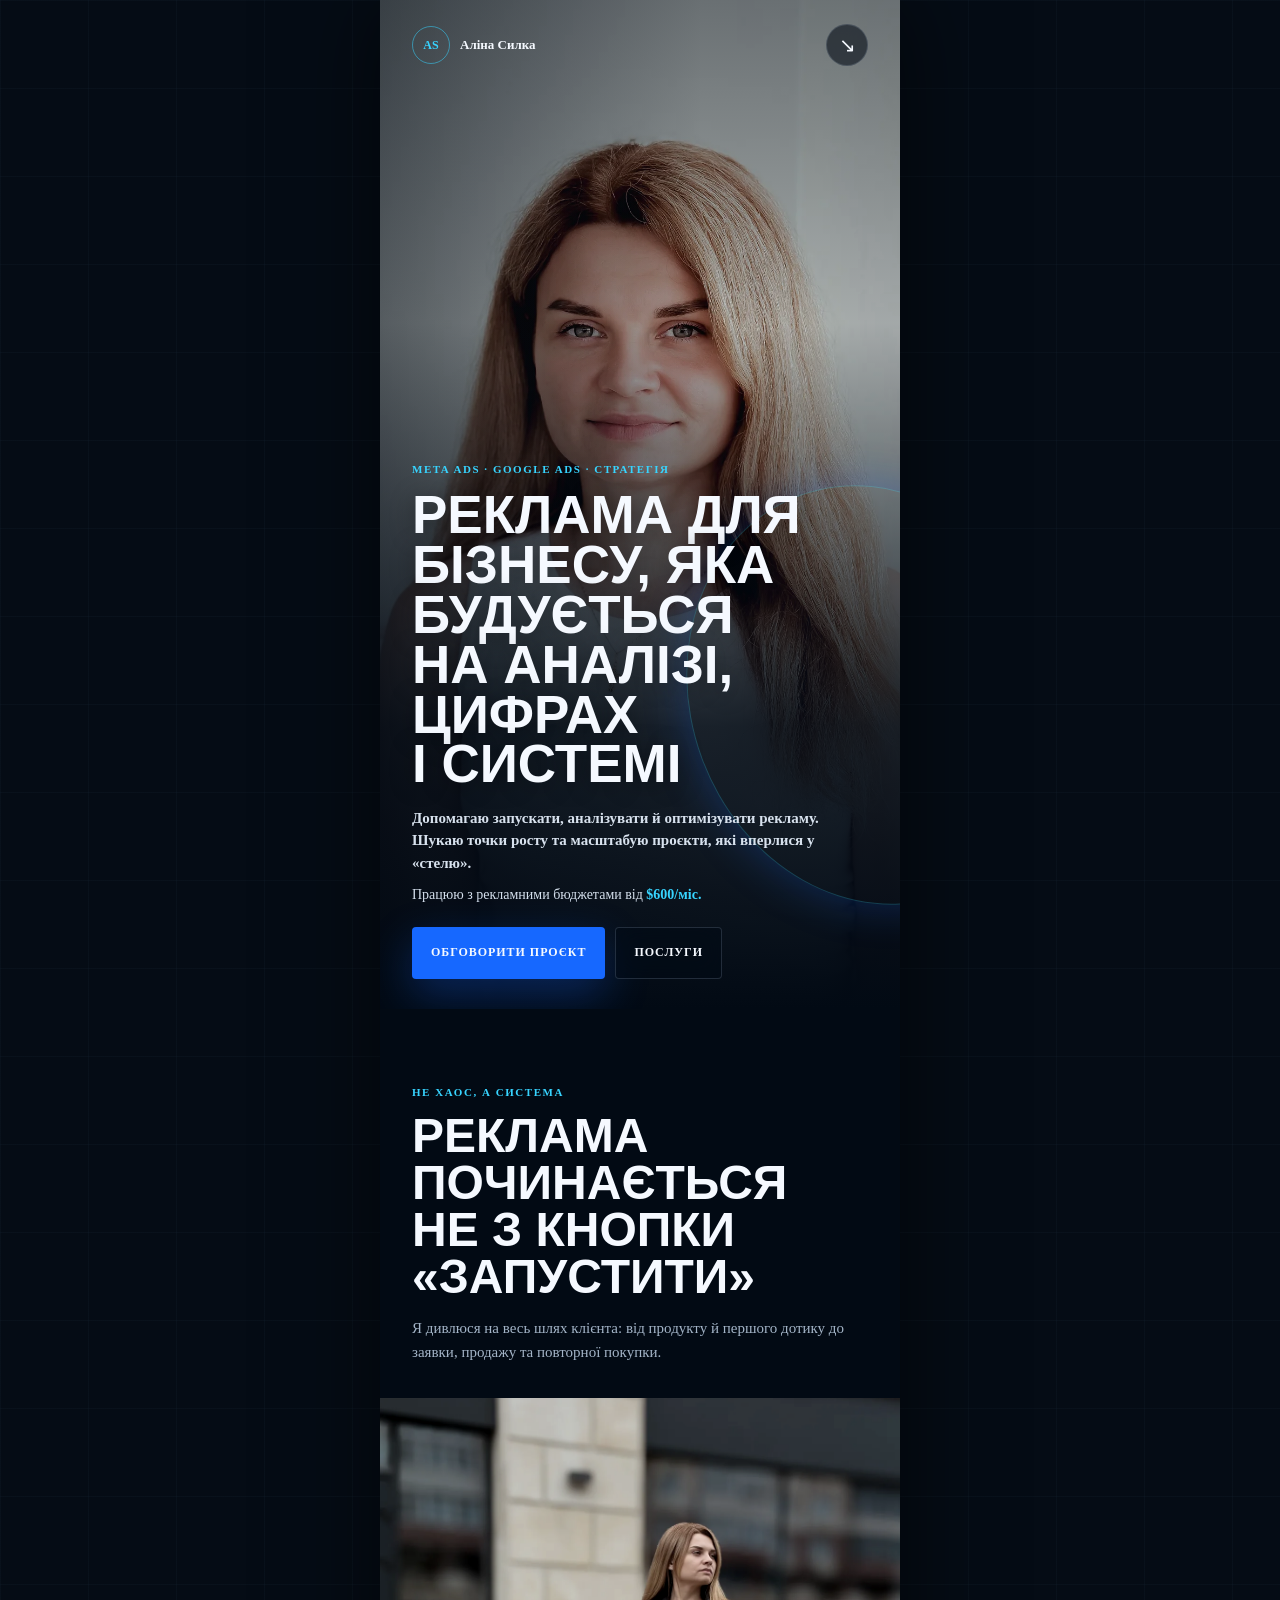
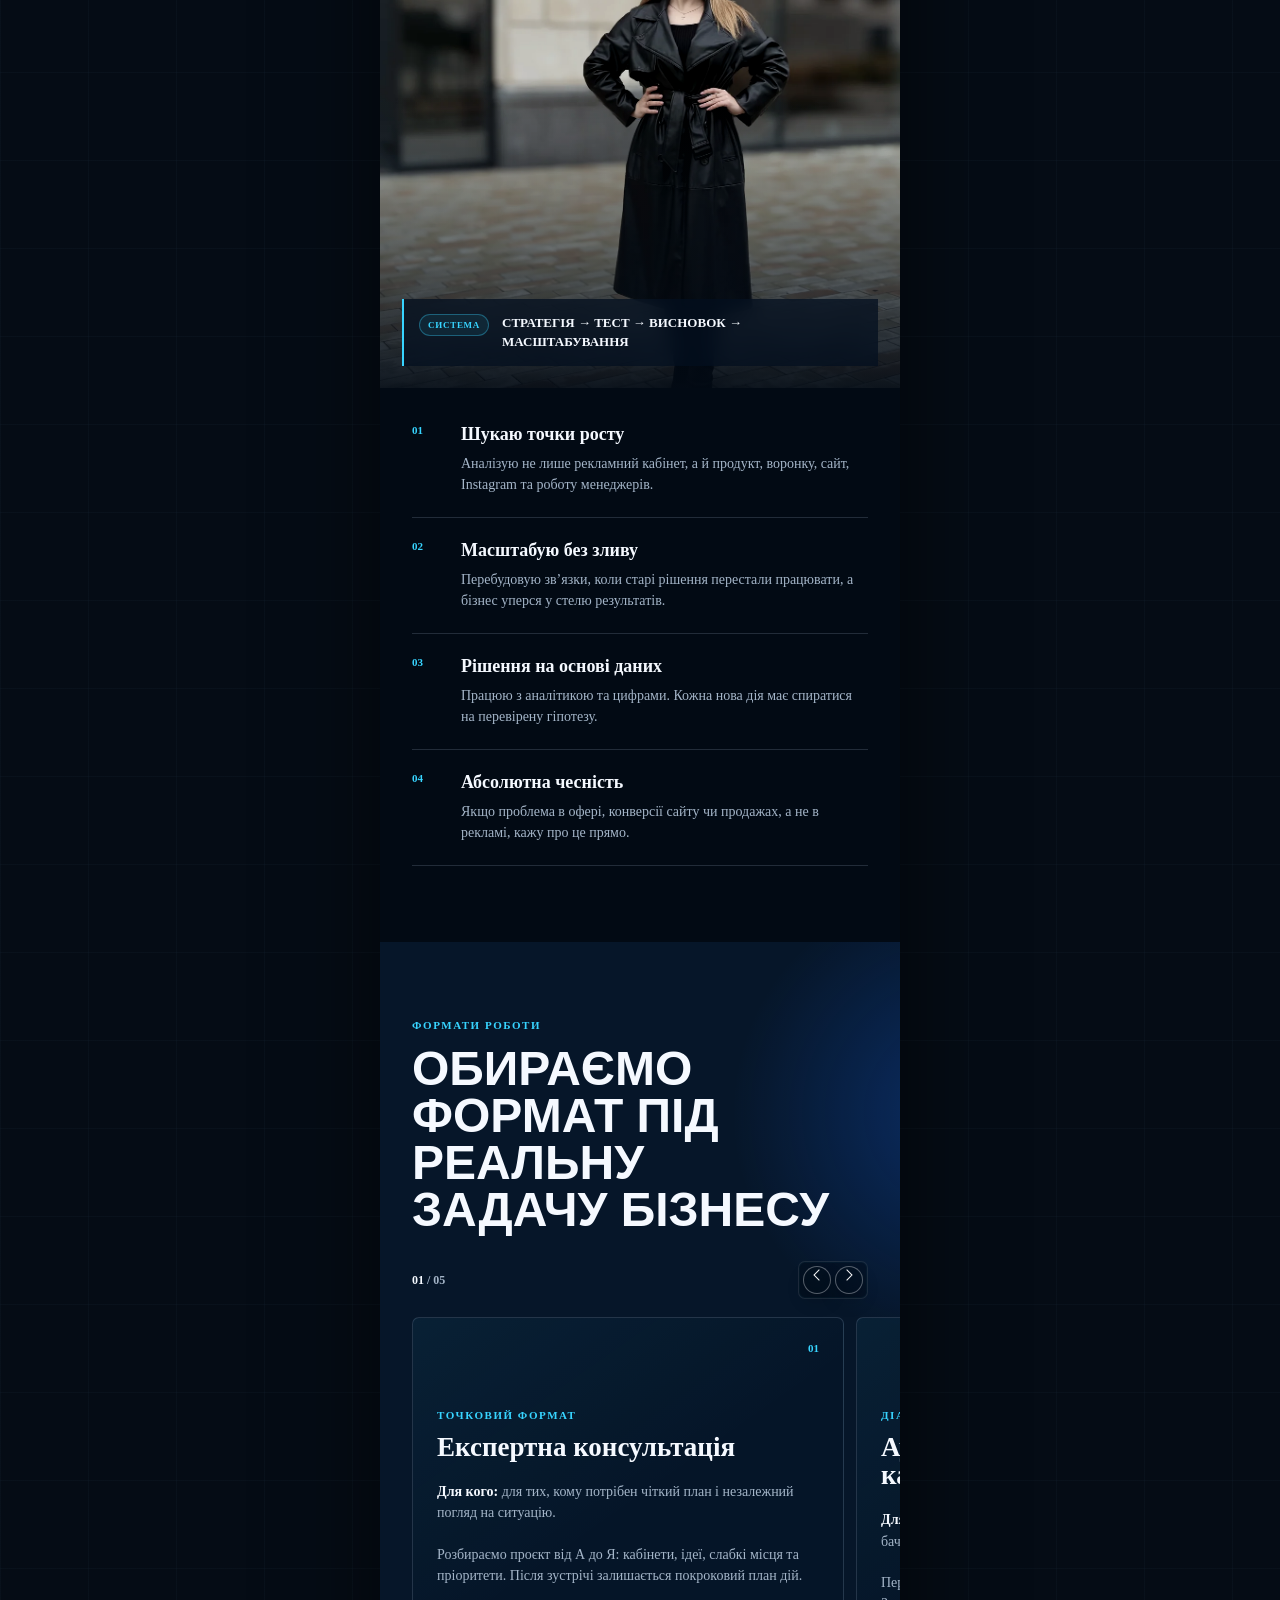
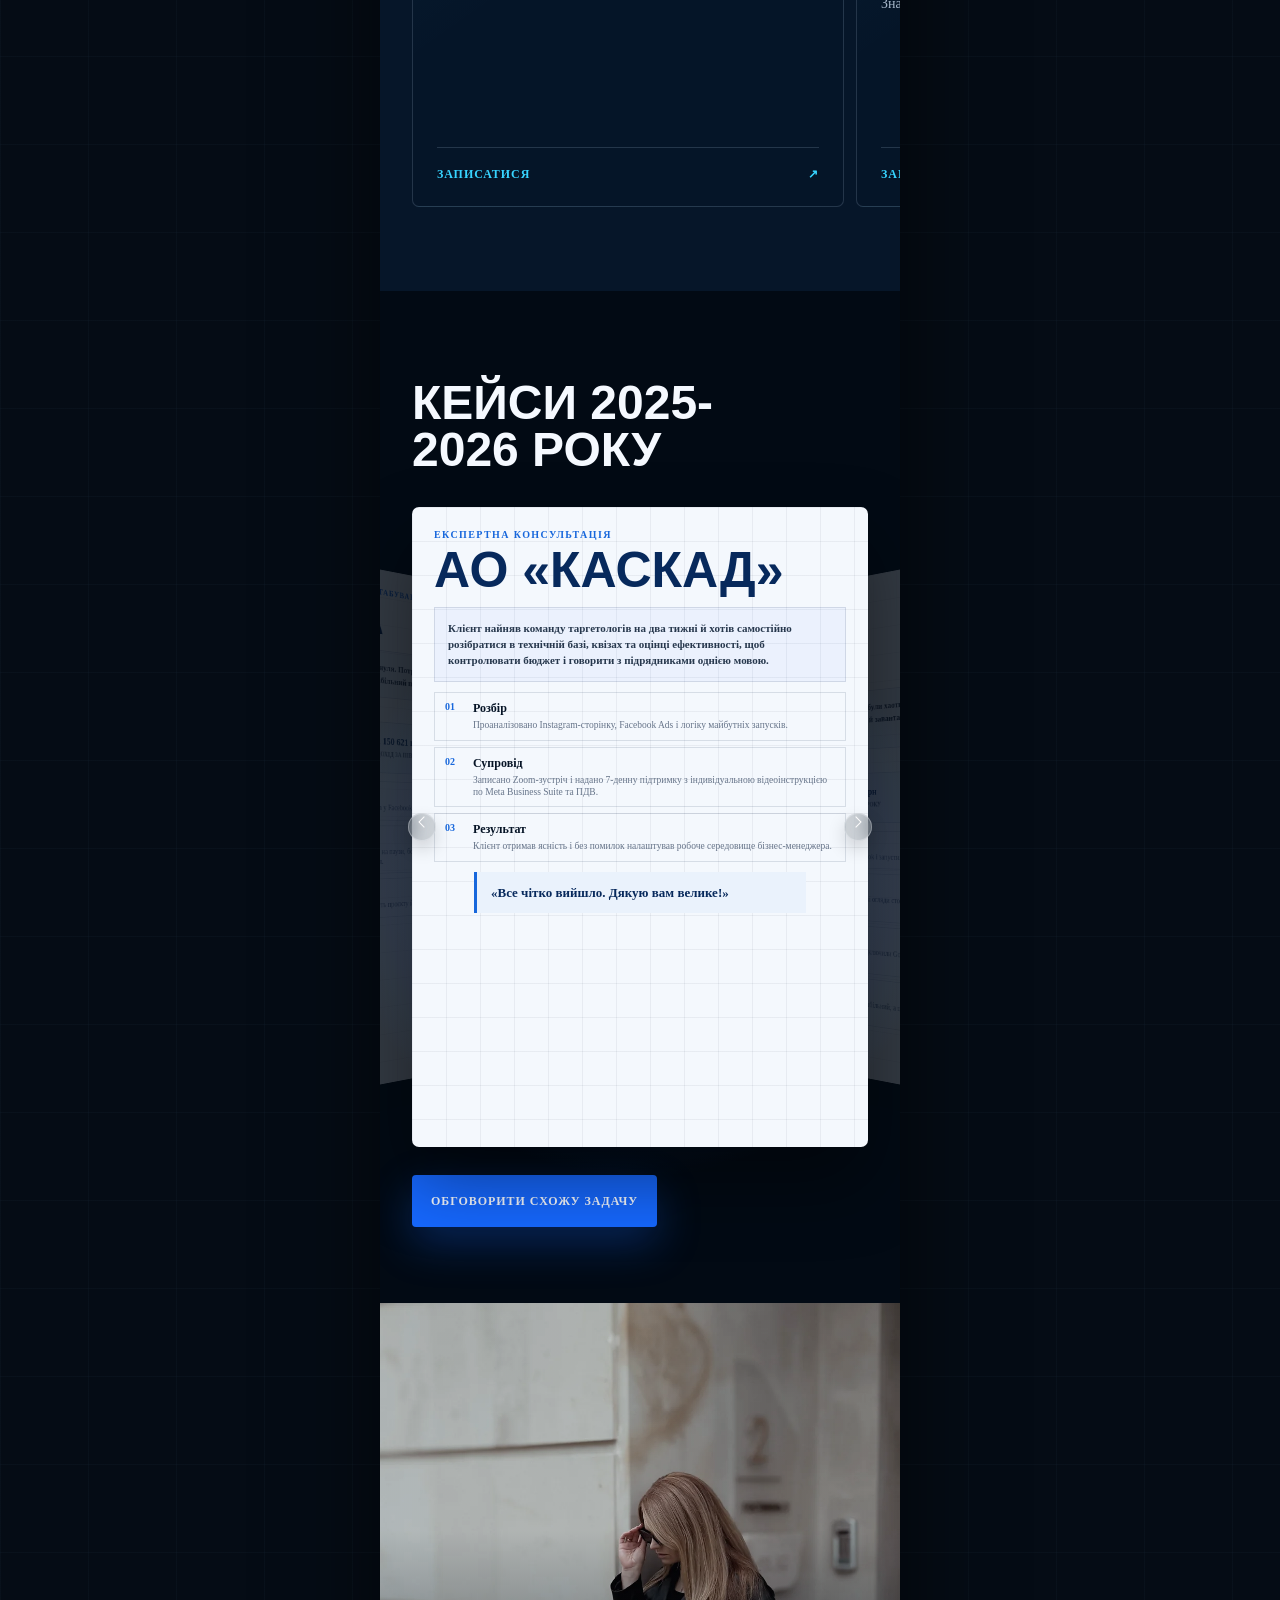
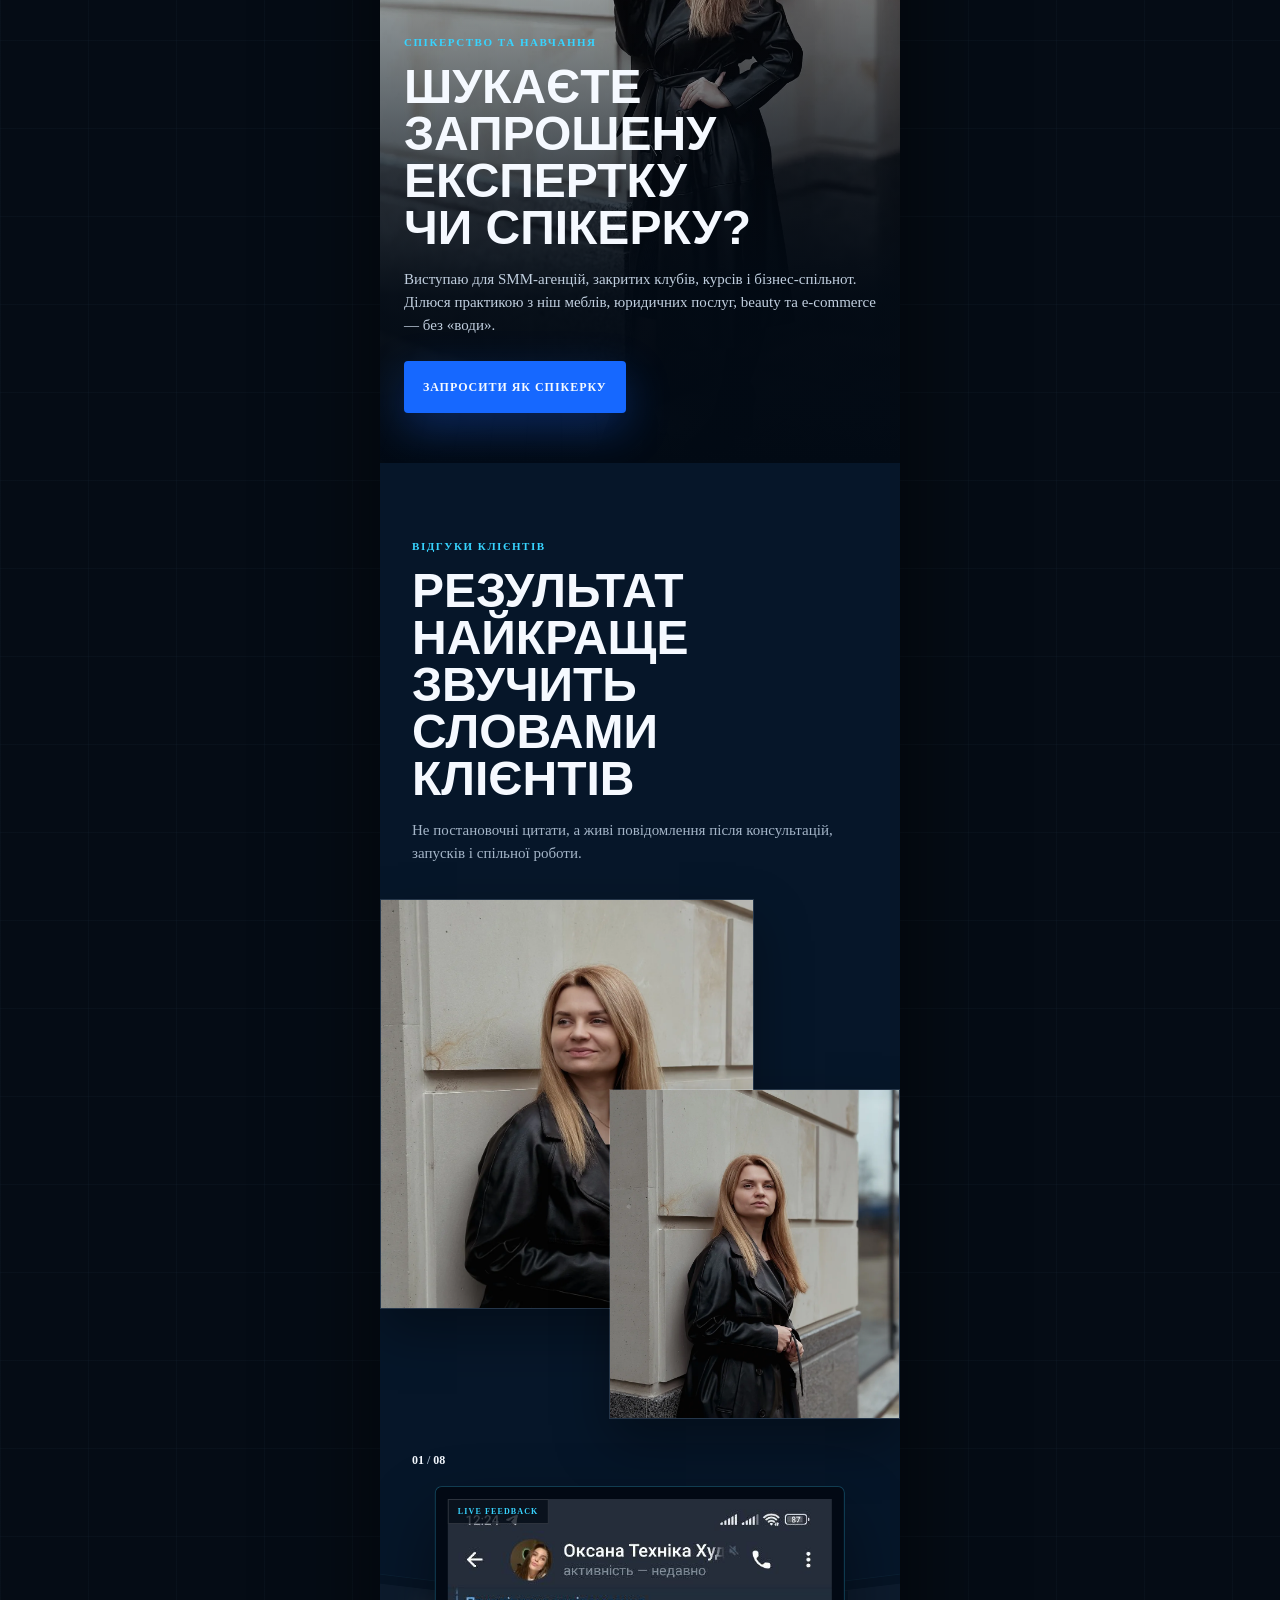
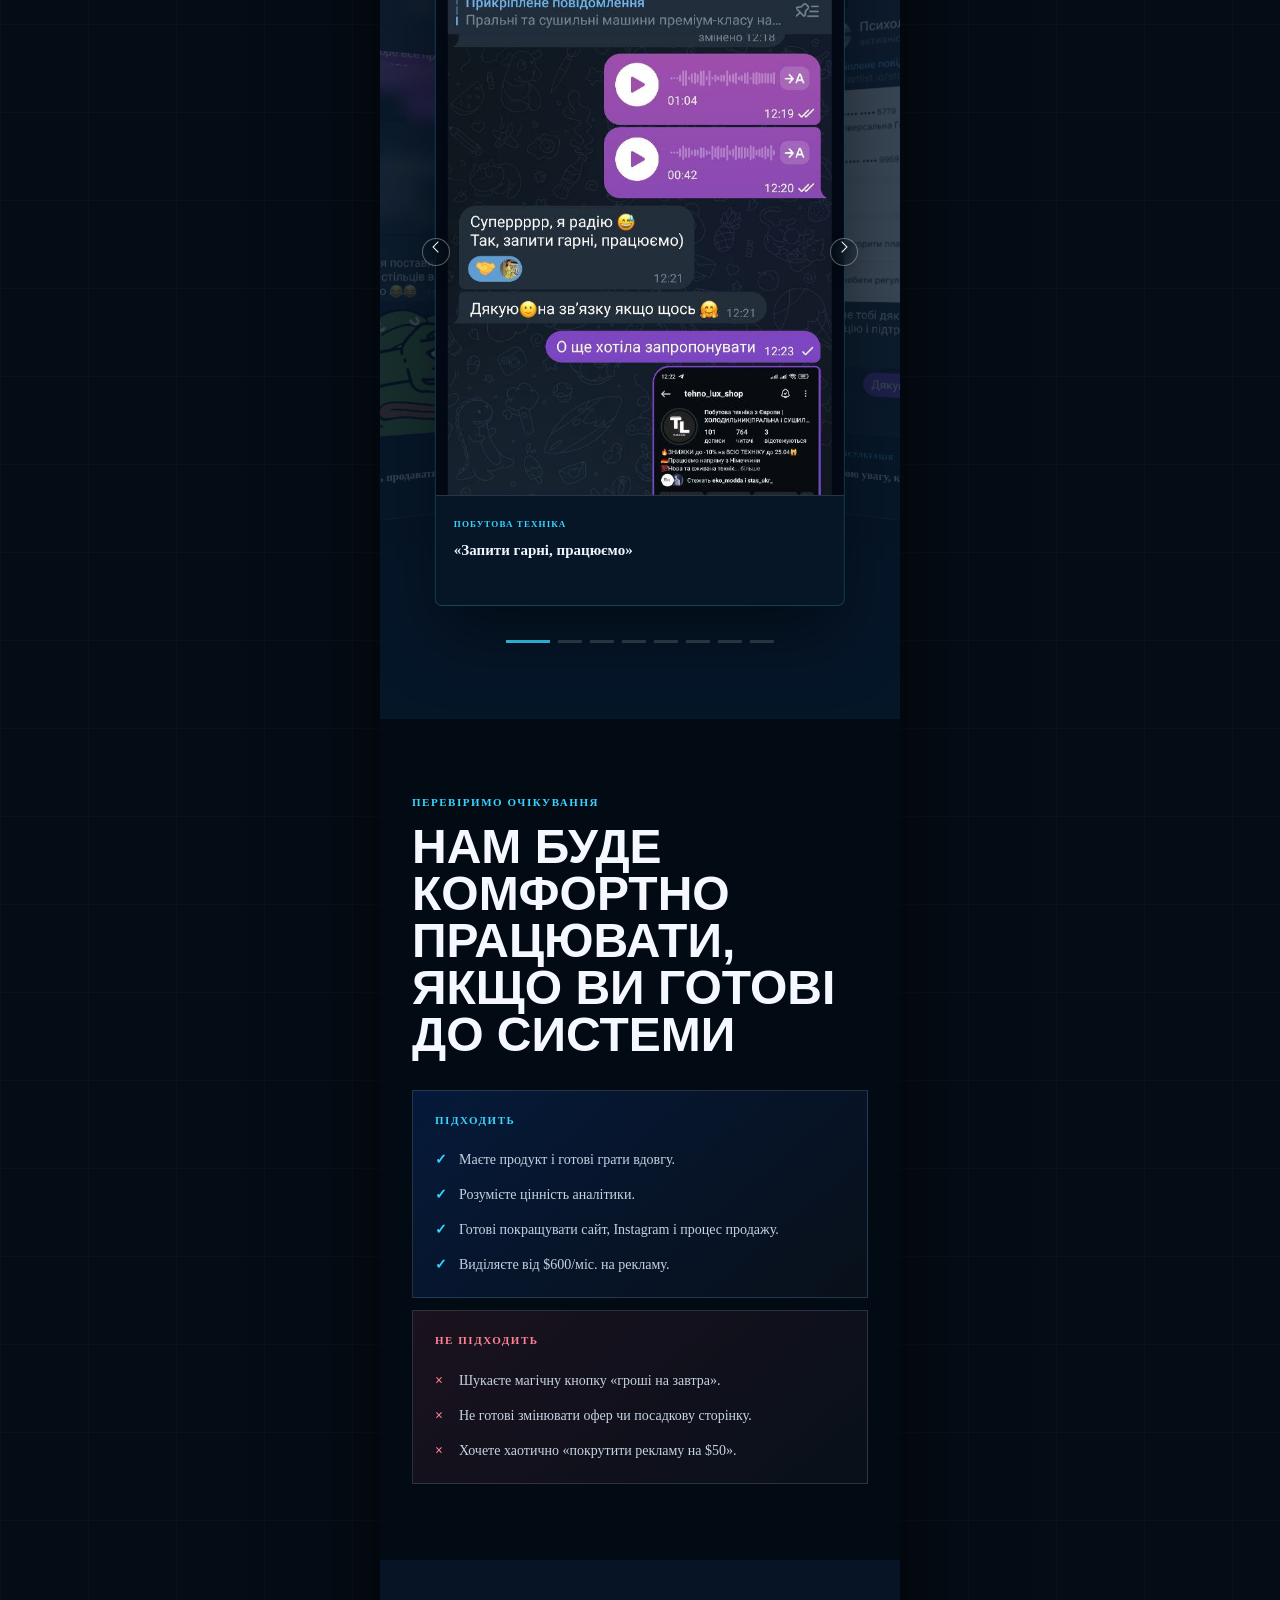
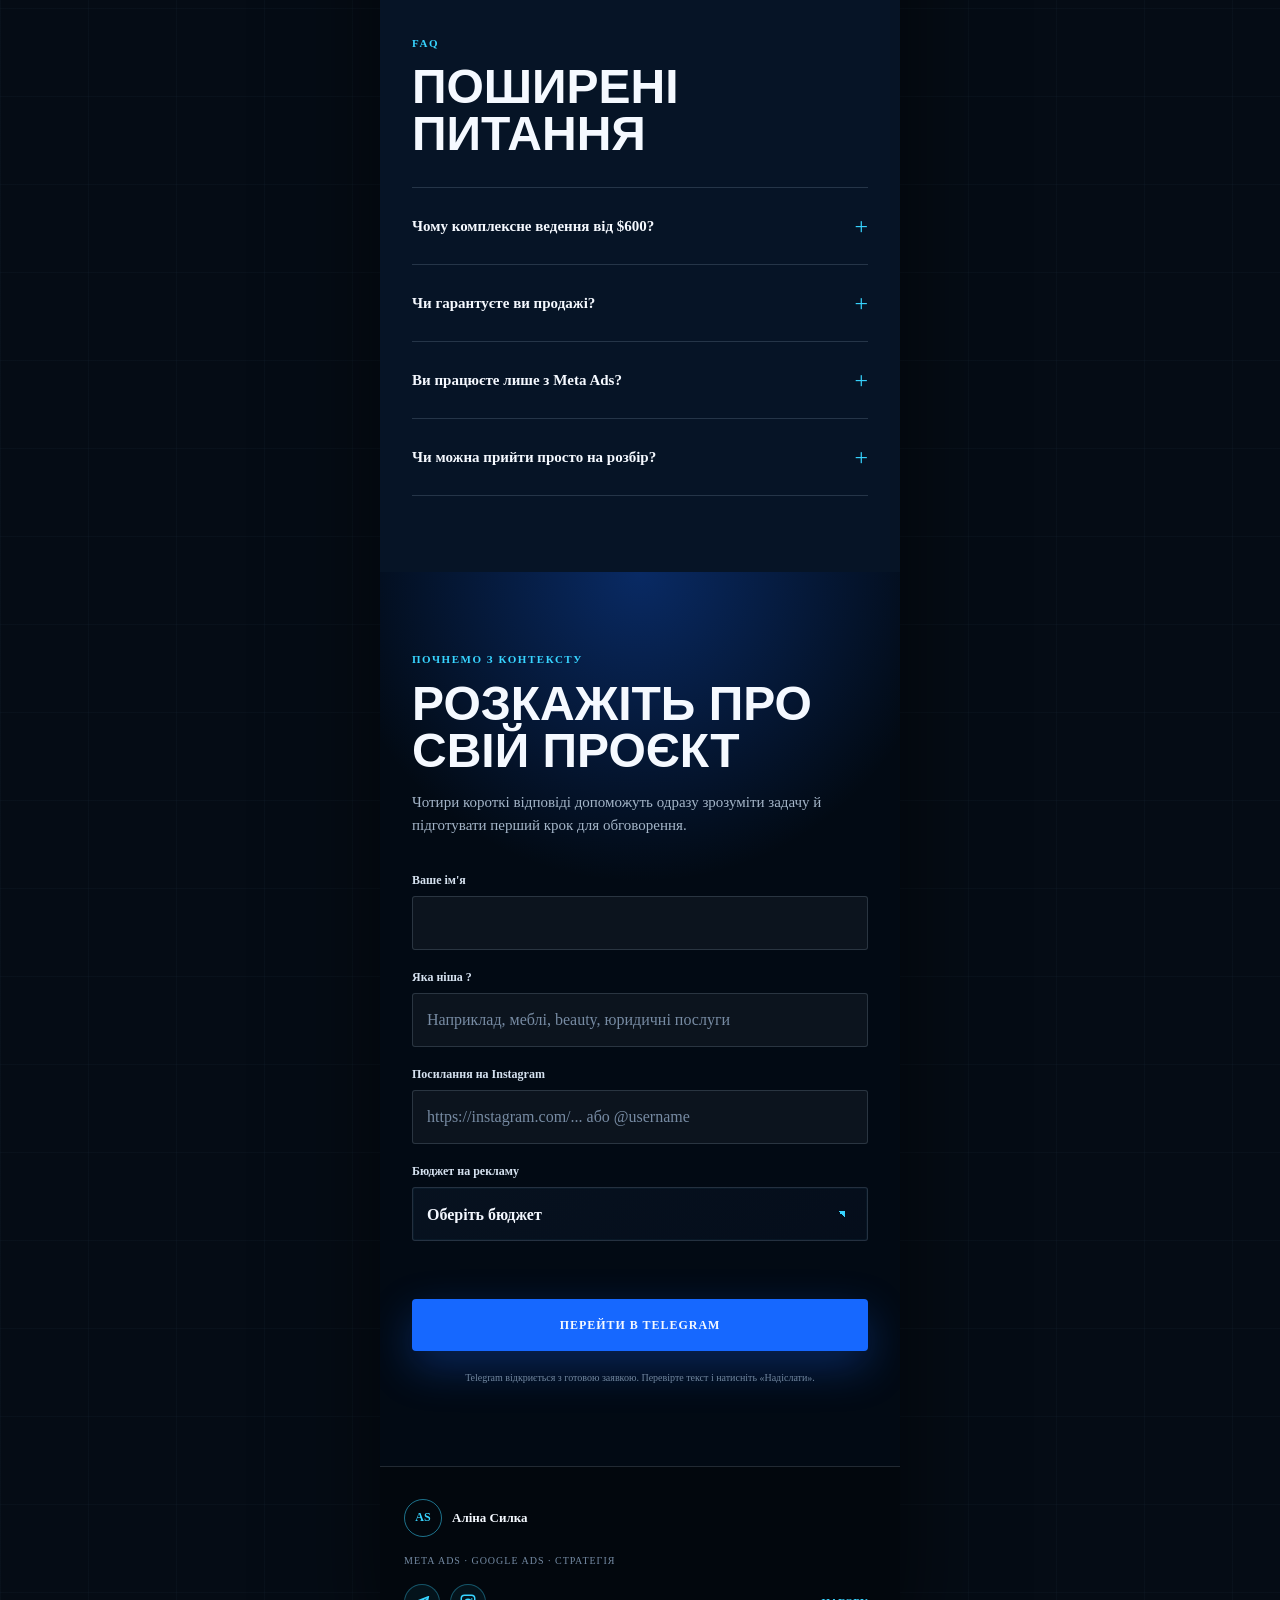
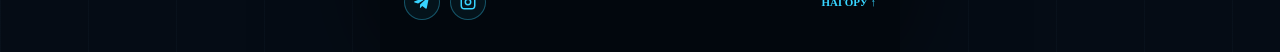
==== commit 89e32e23: "Update reviews headline wording" ====
--- a/index.html
+++ b/index.html
@@ -253,7 +253,7 @@
     <section class="section proof" id="reviews" aria-labelledby="proof-title">
       <div class="section-heading">
         <p class="eyebrow">Відгуки клієнтів</p>
-        <h2 id="proof-title">Результат найкраще звучить словами людей</h2>
+        <h2 id="proof-title">Результат найкраще звучить словами клієнтів</h2>
         <p>Не постановочні цитати, а живі повідомлення після консультацій, запусків і спільної роботи.</p>
       </div>
       <div class="photo-collage" aria-label="Фотографії Аліни">
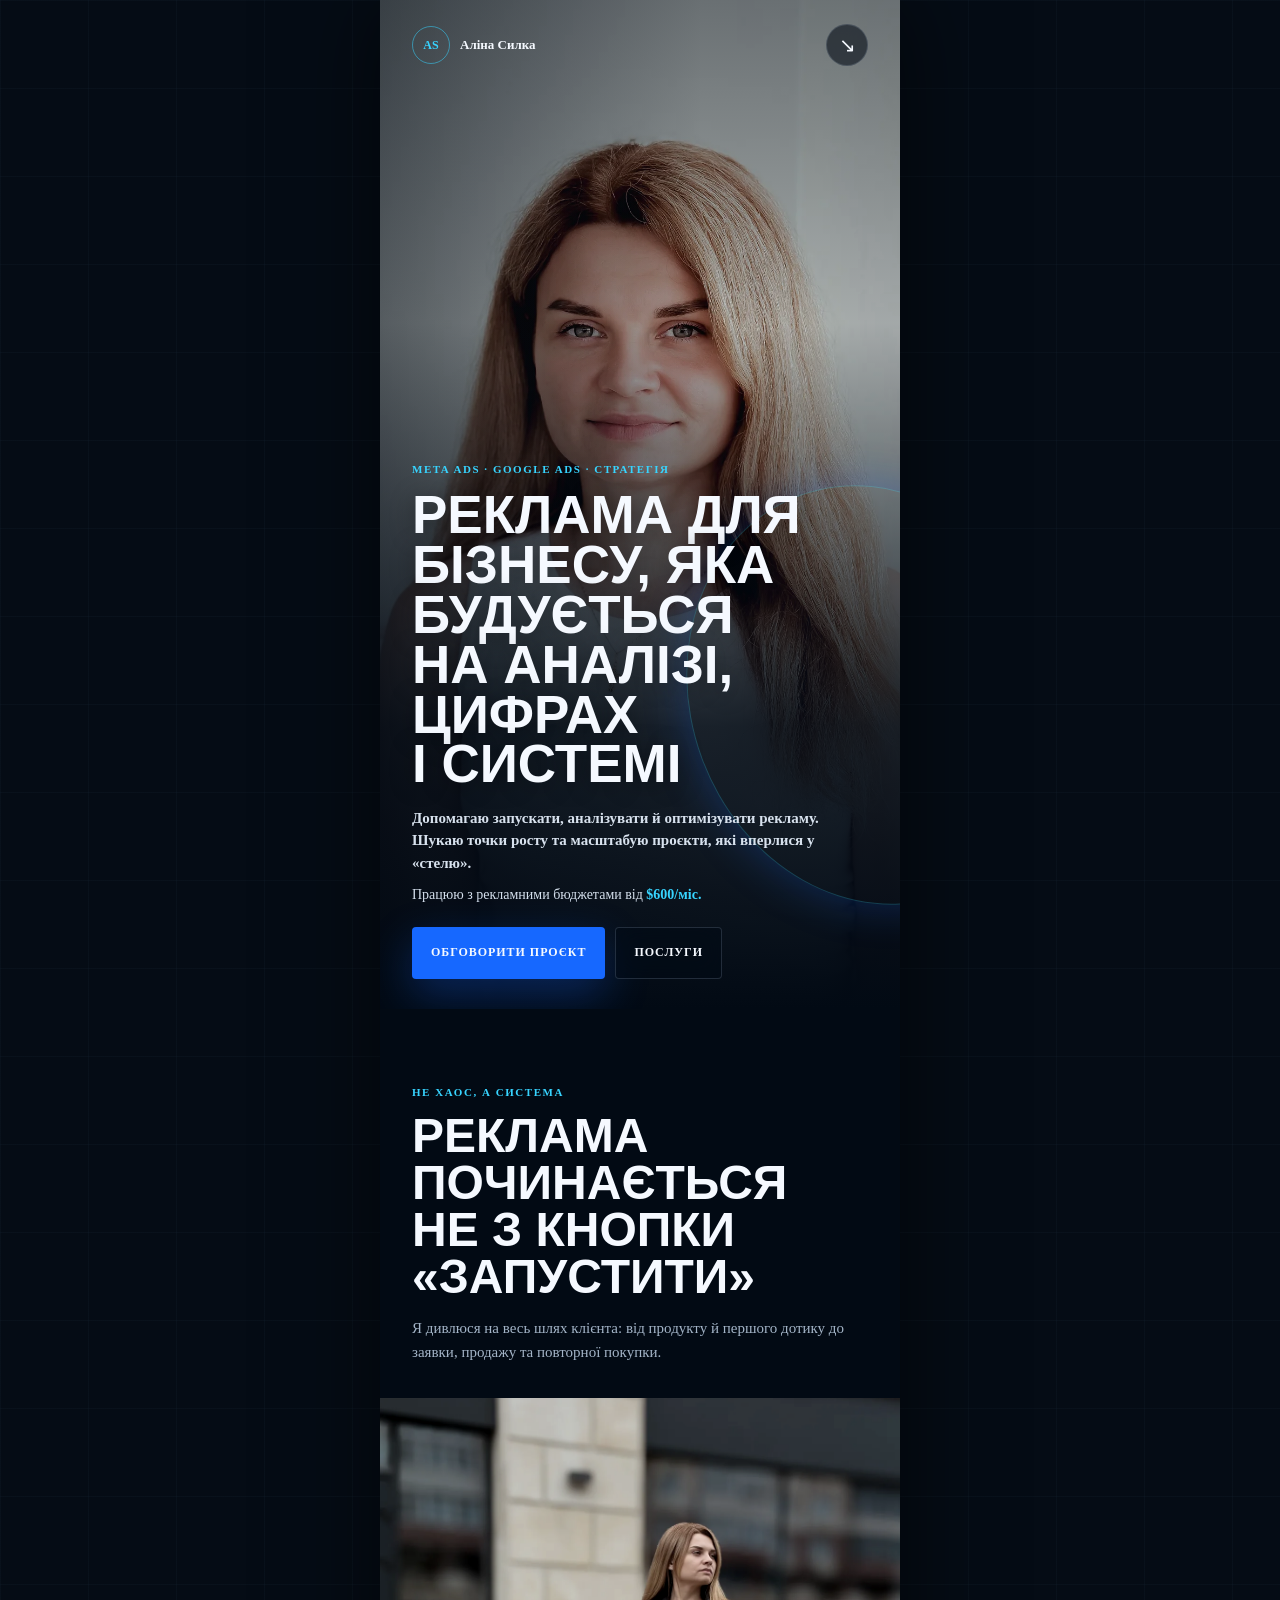
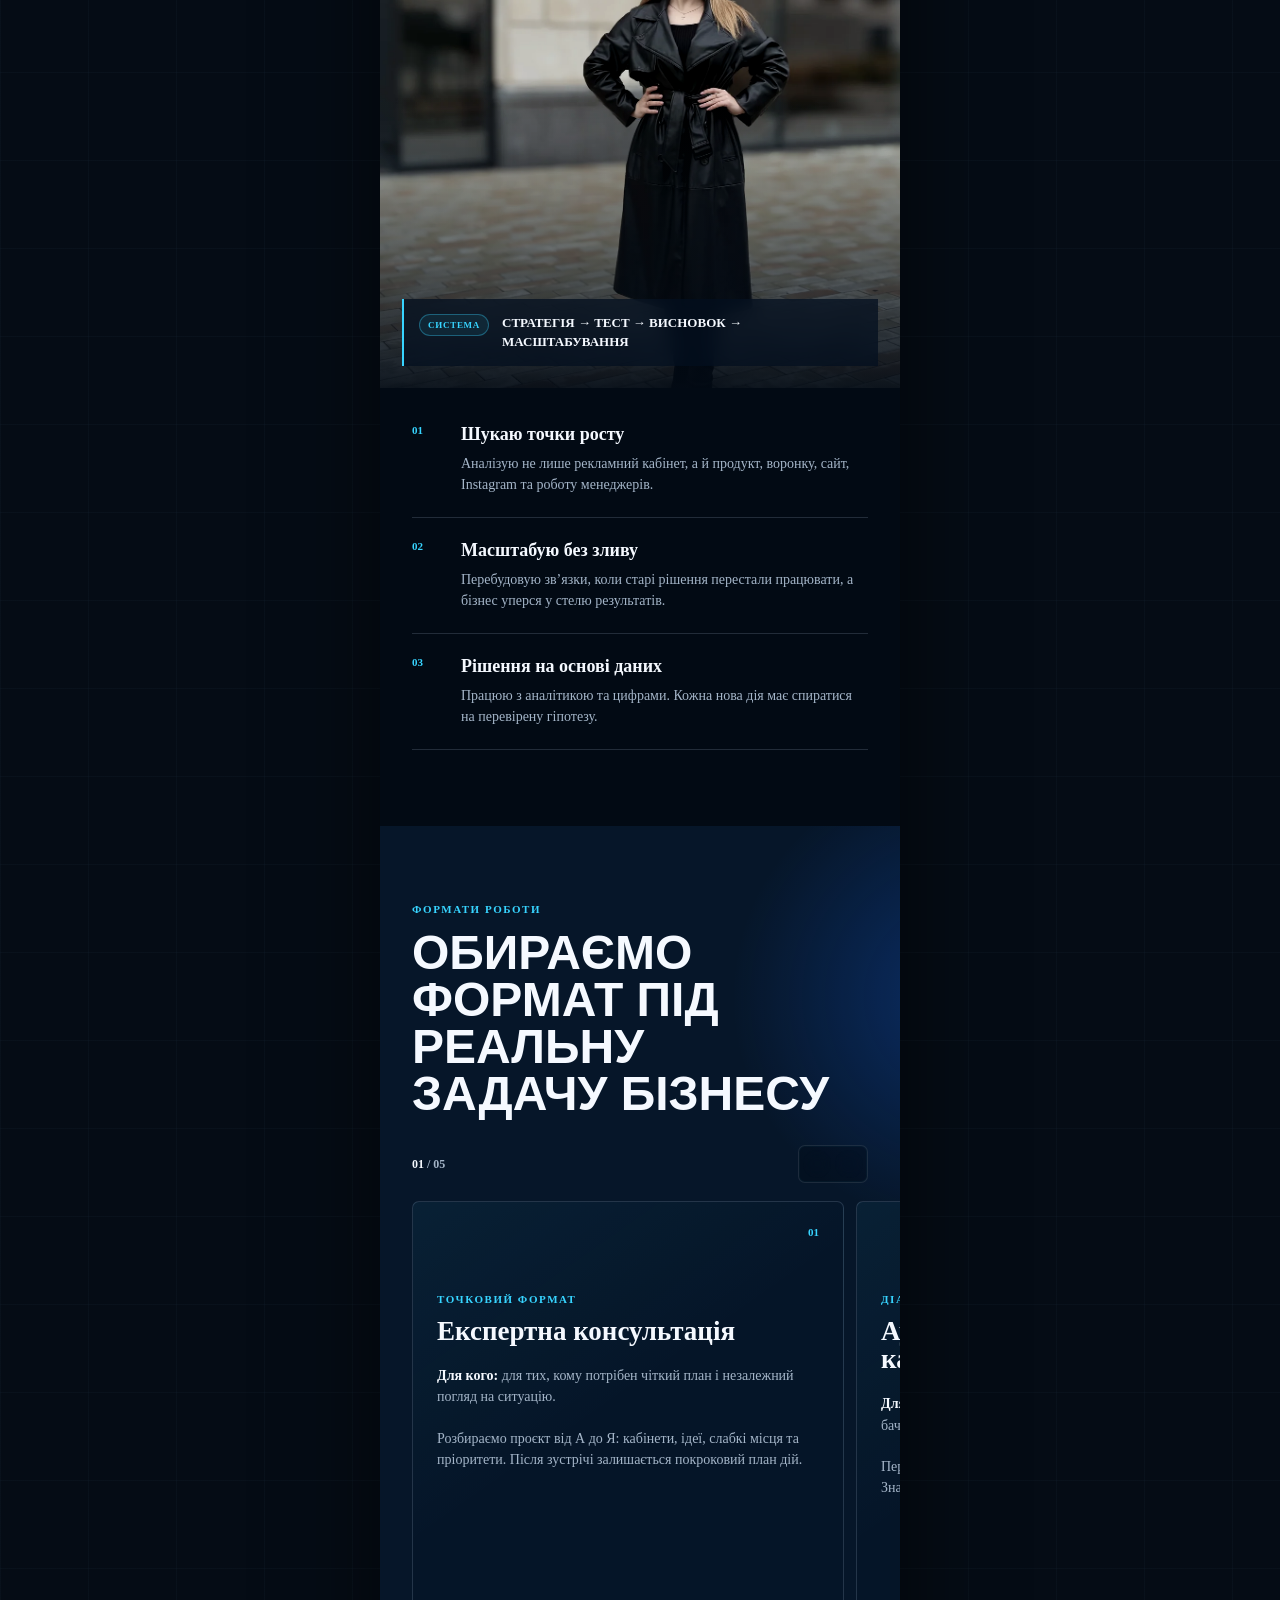
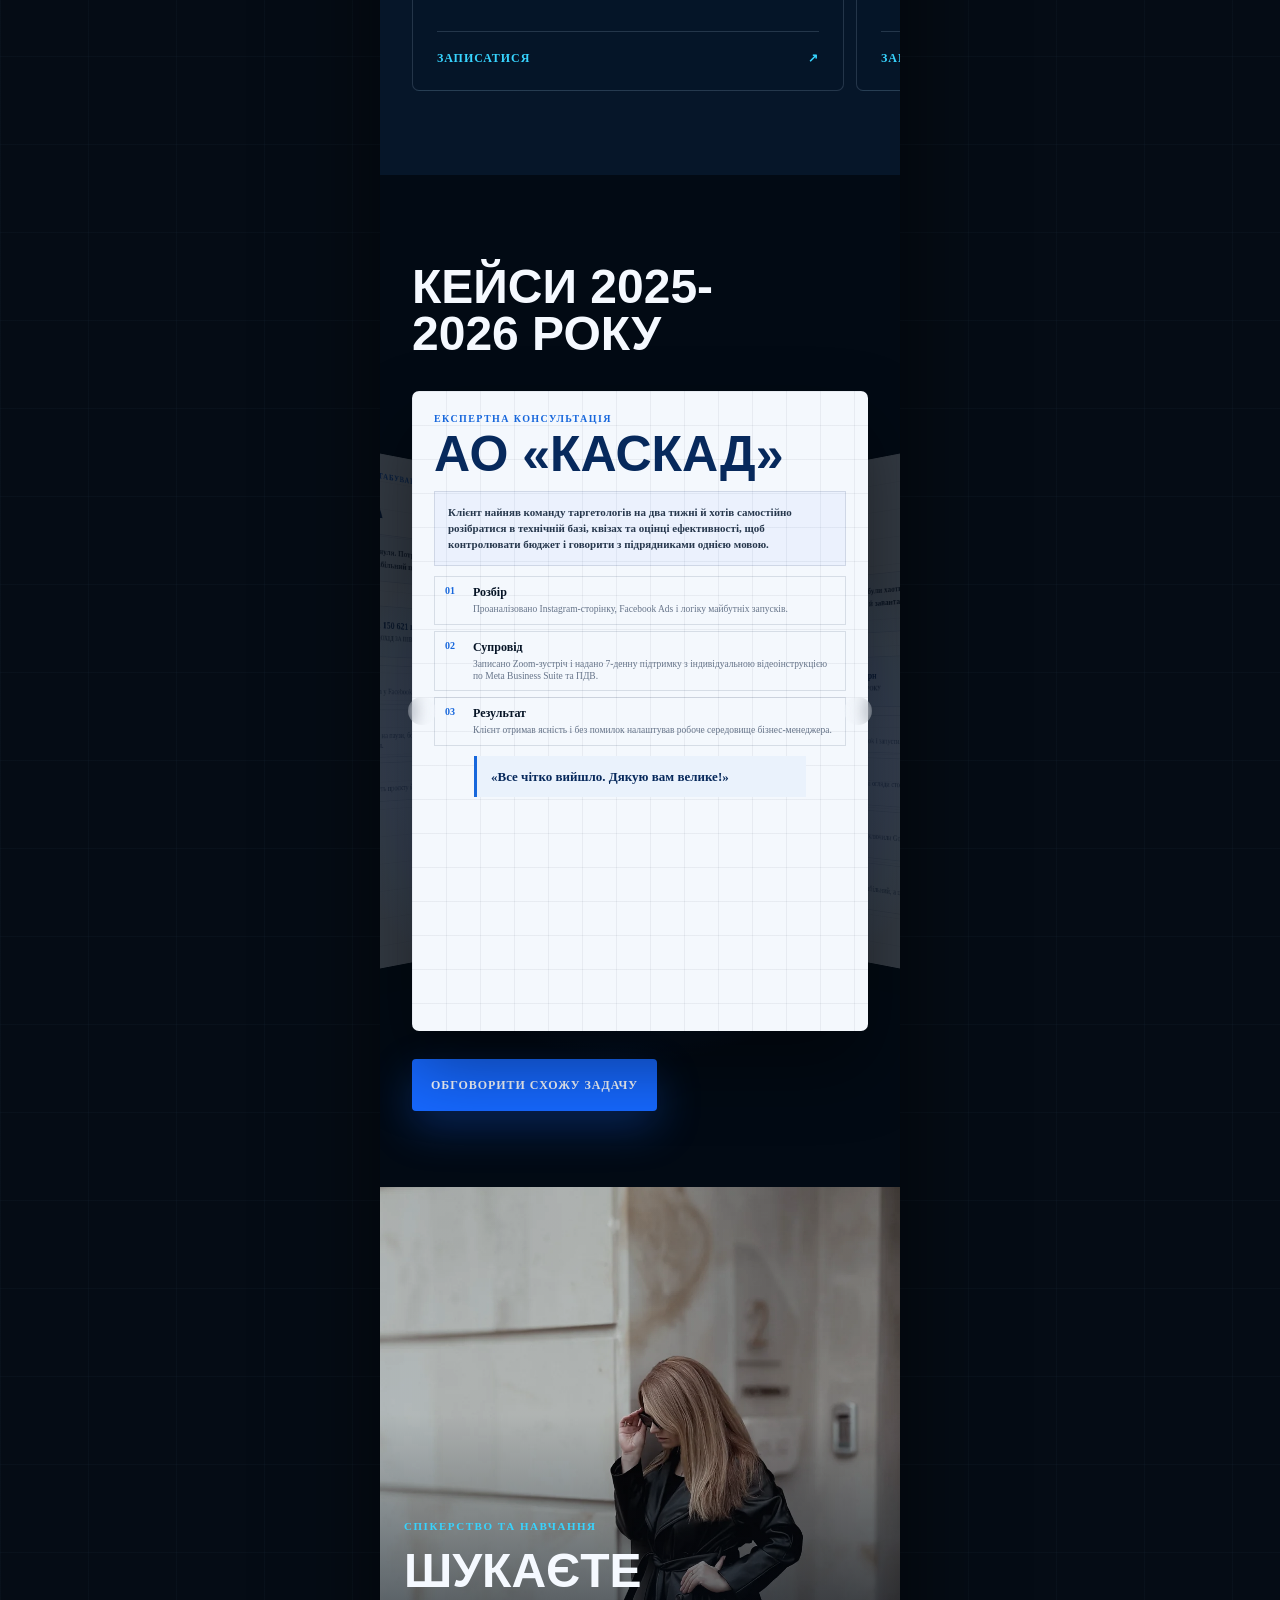
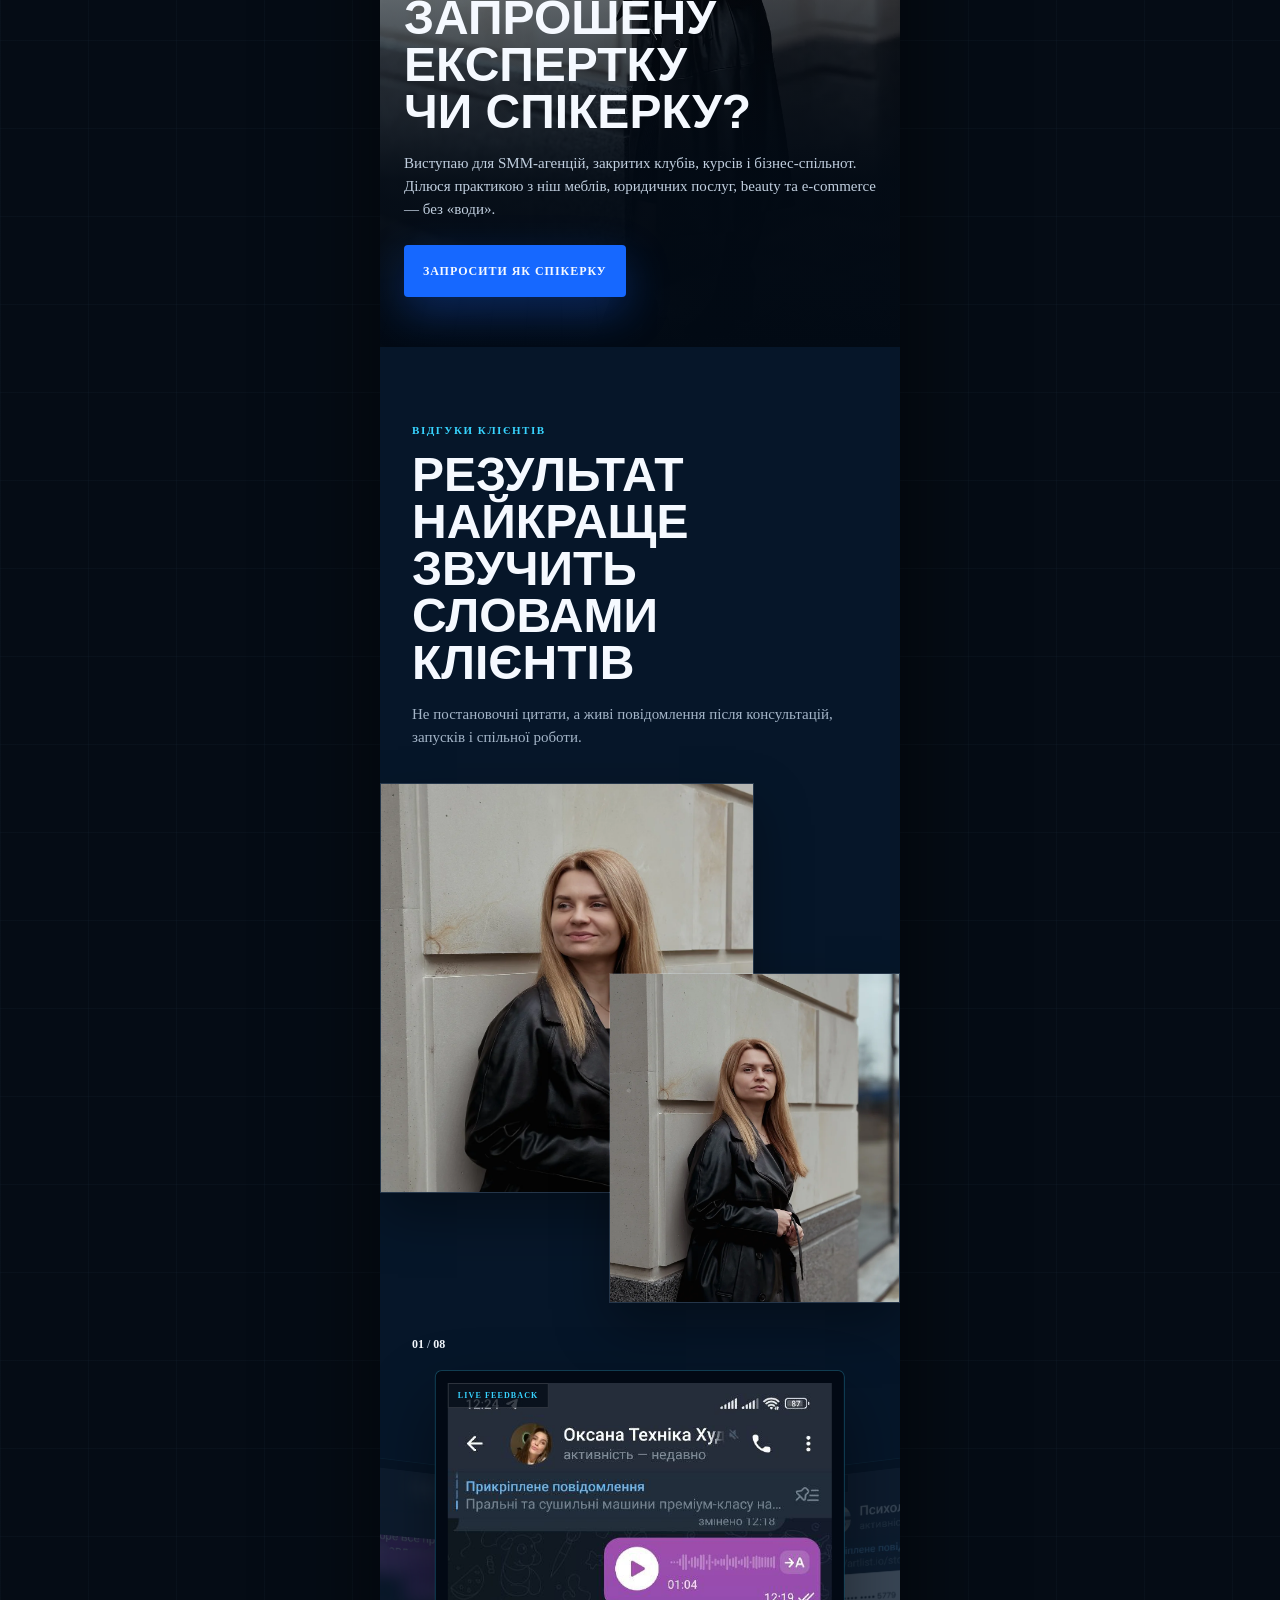
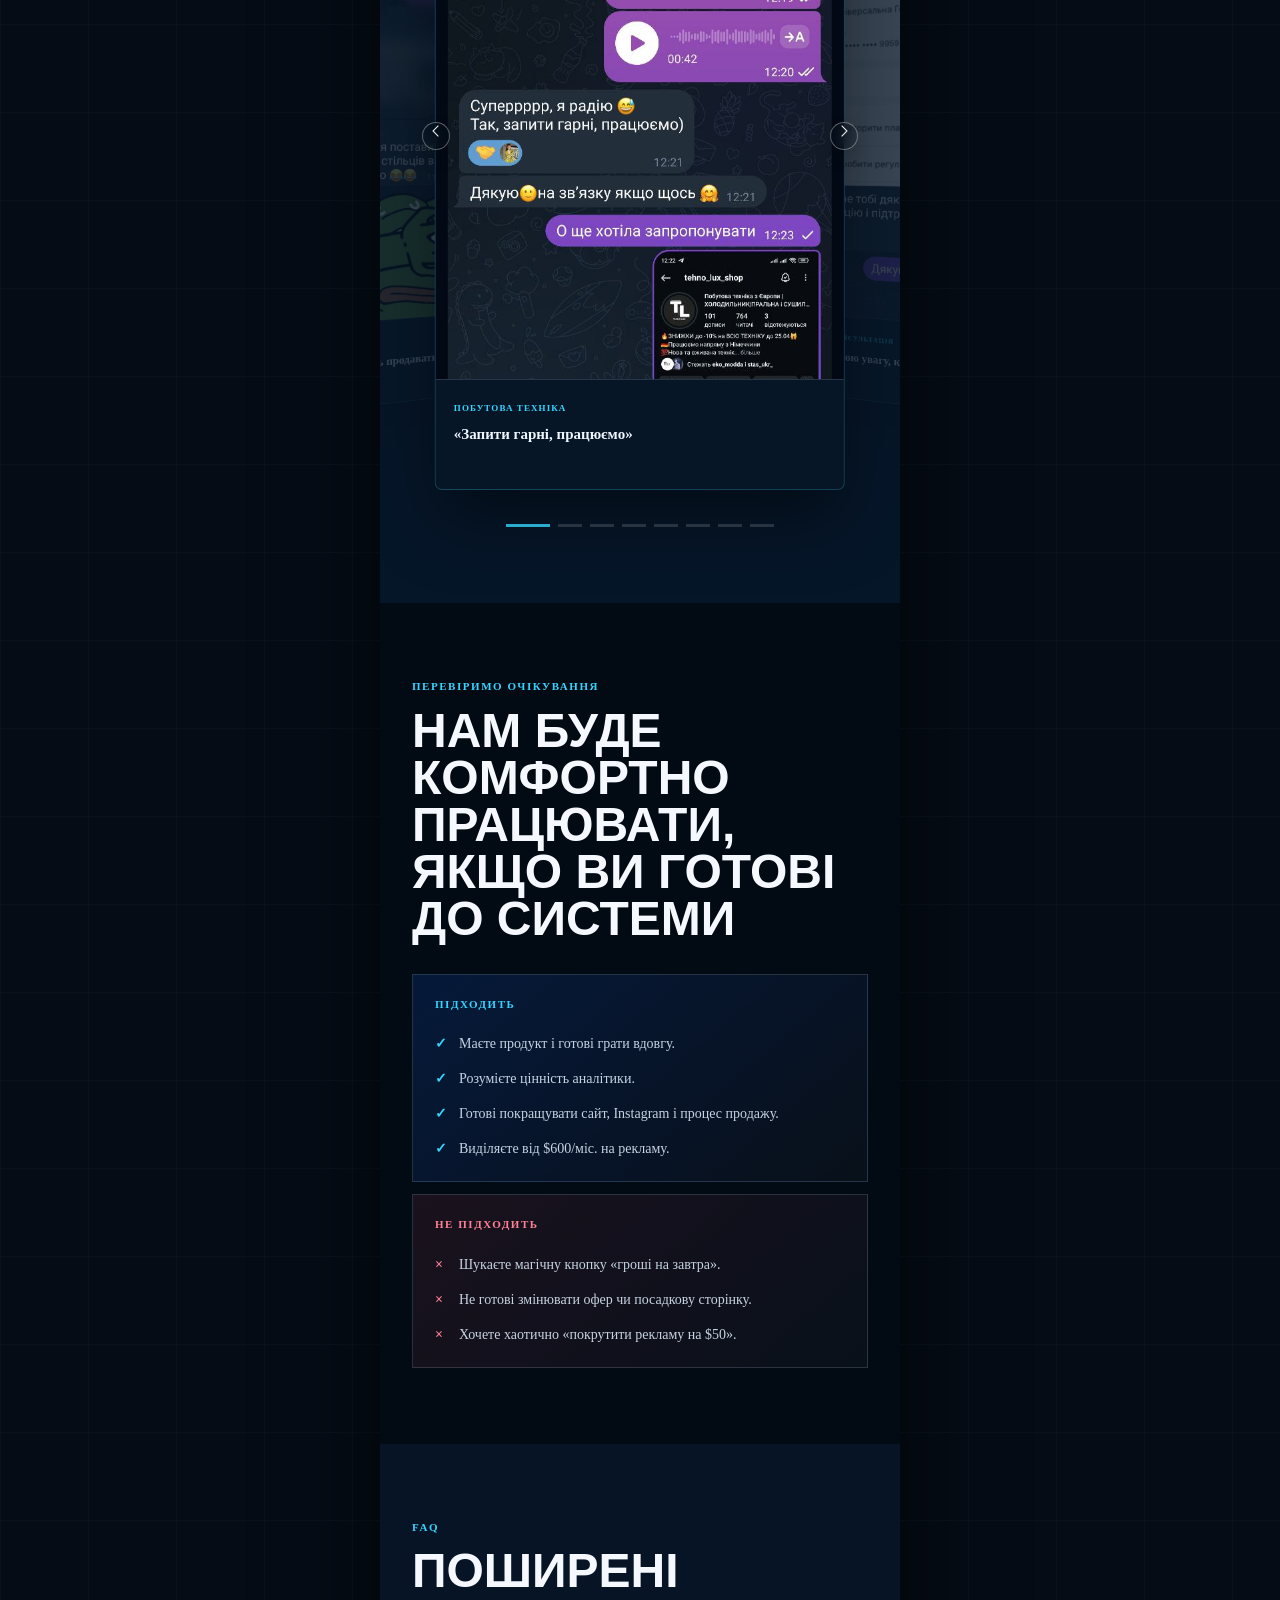
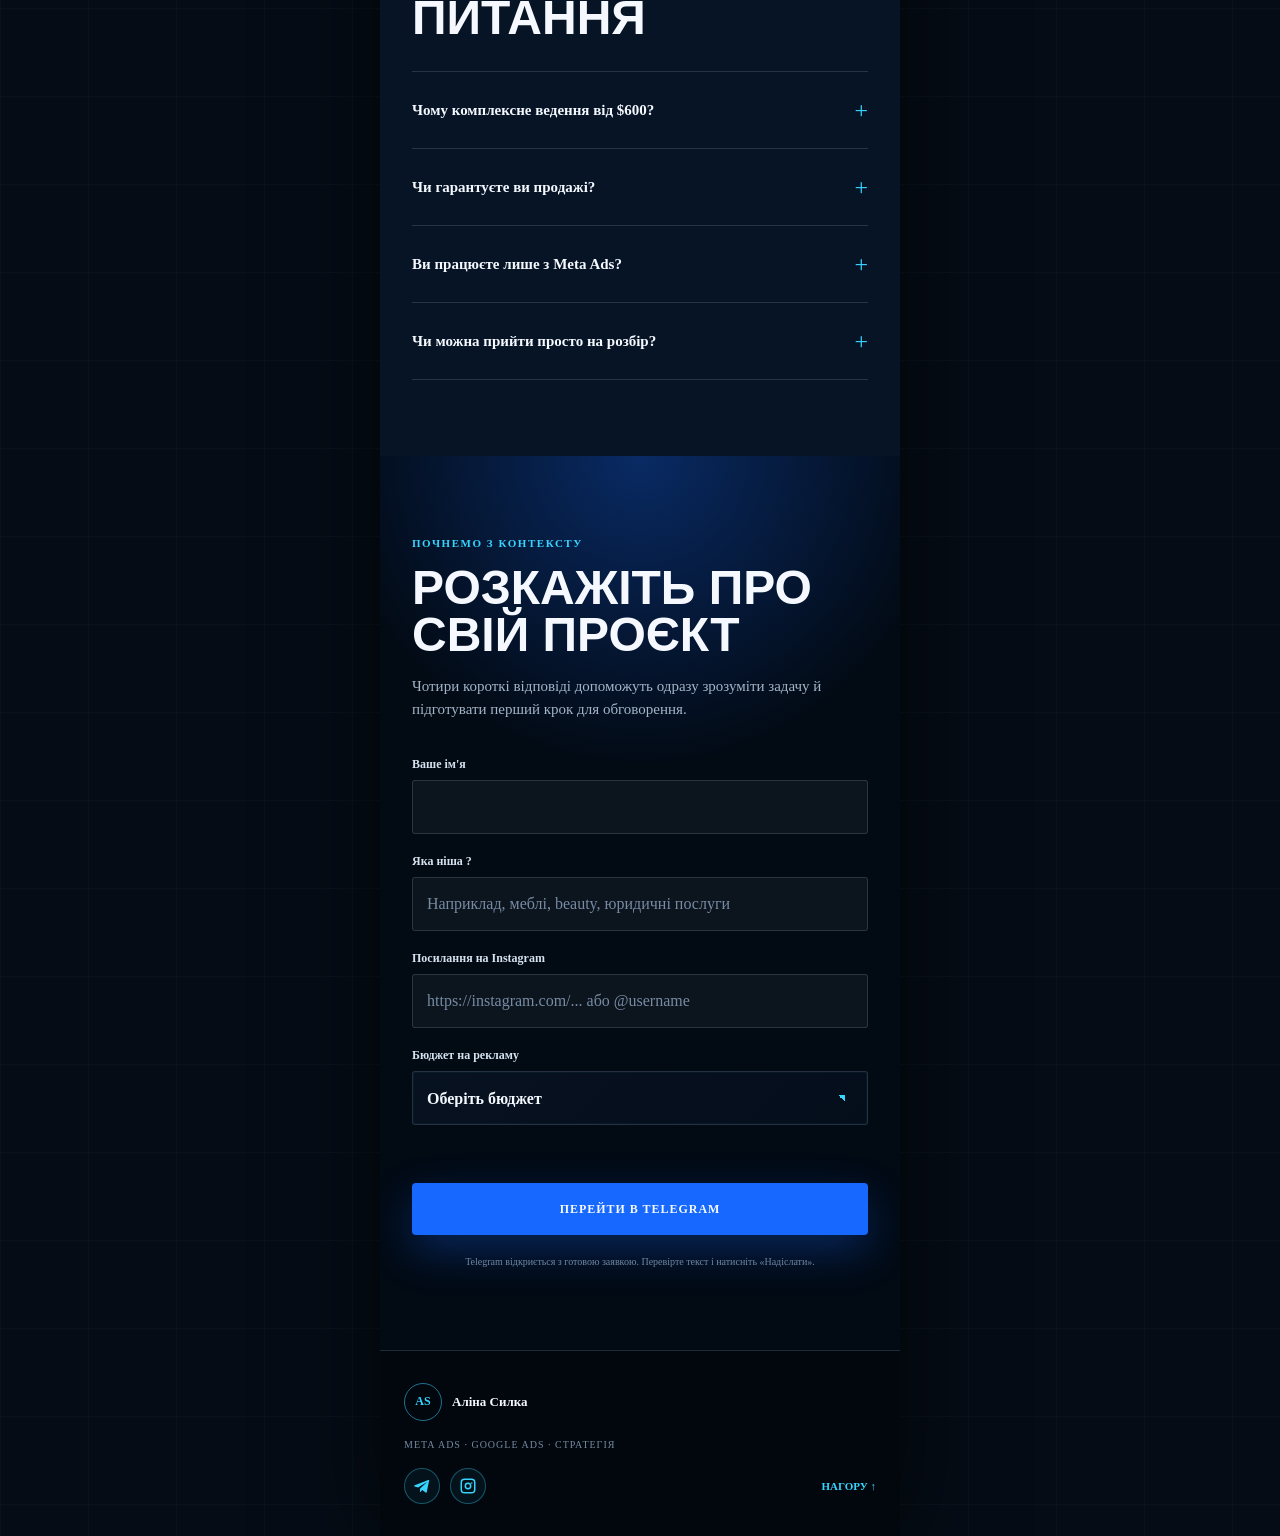
==== commit 72d79b80: "Remove honesty item and update case label" ====
--- a/index.html
+++ b/index.html
@@ -86,13 +86,6 @@
             <p>Працюю з аналітикою та цифрами. Кожна нова дія має спиратися на перевірену гіпотезу.</p>
           </div>
         </article>
-        <article>
-          <span>04</span>
-          <div>
-            <h3>Абсолютна чесність</h3>
-            <p>Якщо проблема в офері, конверсії сайту чи продажах, а не в рекламі, кажу про це прямо.</p>
-          </div>
-        </article>
       </div>
     </section>
 
@@ -199,7 +192,7 @@
             <div class="case-summary">
               <p>Виробництво працювало, але продажі були хаотичними. Задача — знайти найвигідніші позиції для виробництва й завантажити майстерню стабільним потоком замовлень.</p>
             </div>
-            <p class="case-period">Результати за півроку</p>
+            <p class="case-period">Результат співпраці</p>
             <div class="case-stats" aria-label="Економіка проєкту за півроку">
               <p><span>$16 042</span><small>витрати за півроку</small></p>
               <p><span>5 748 384 грн</span><small>дохід за півроку</small></p>
@@ -220,7 +213,7 @@
             <div class="case-summary">
               <p>Бренд запускався з повного нуля. Потрібно було розкачати пізнаваність у соцмережах і вибудувати стабільний потік замовлень.</p>
             </div>
-            <p class="case-period">Результати за півроку</p>
+            <p class="case-period">Результат співпраці</p>
             <div class="case-stats" aria-label="Економіка проєкту за півроку">
               <p><span>$2 633</span><small>витрати за півроку</small></p>
               <p><span>1 150 621 грн</span><small>дохід за півроку</small></p>
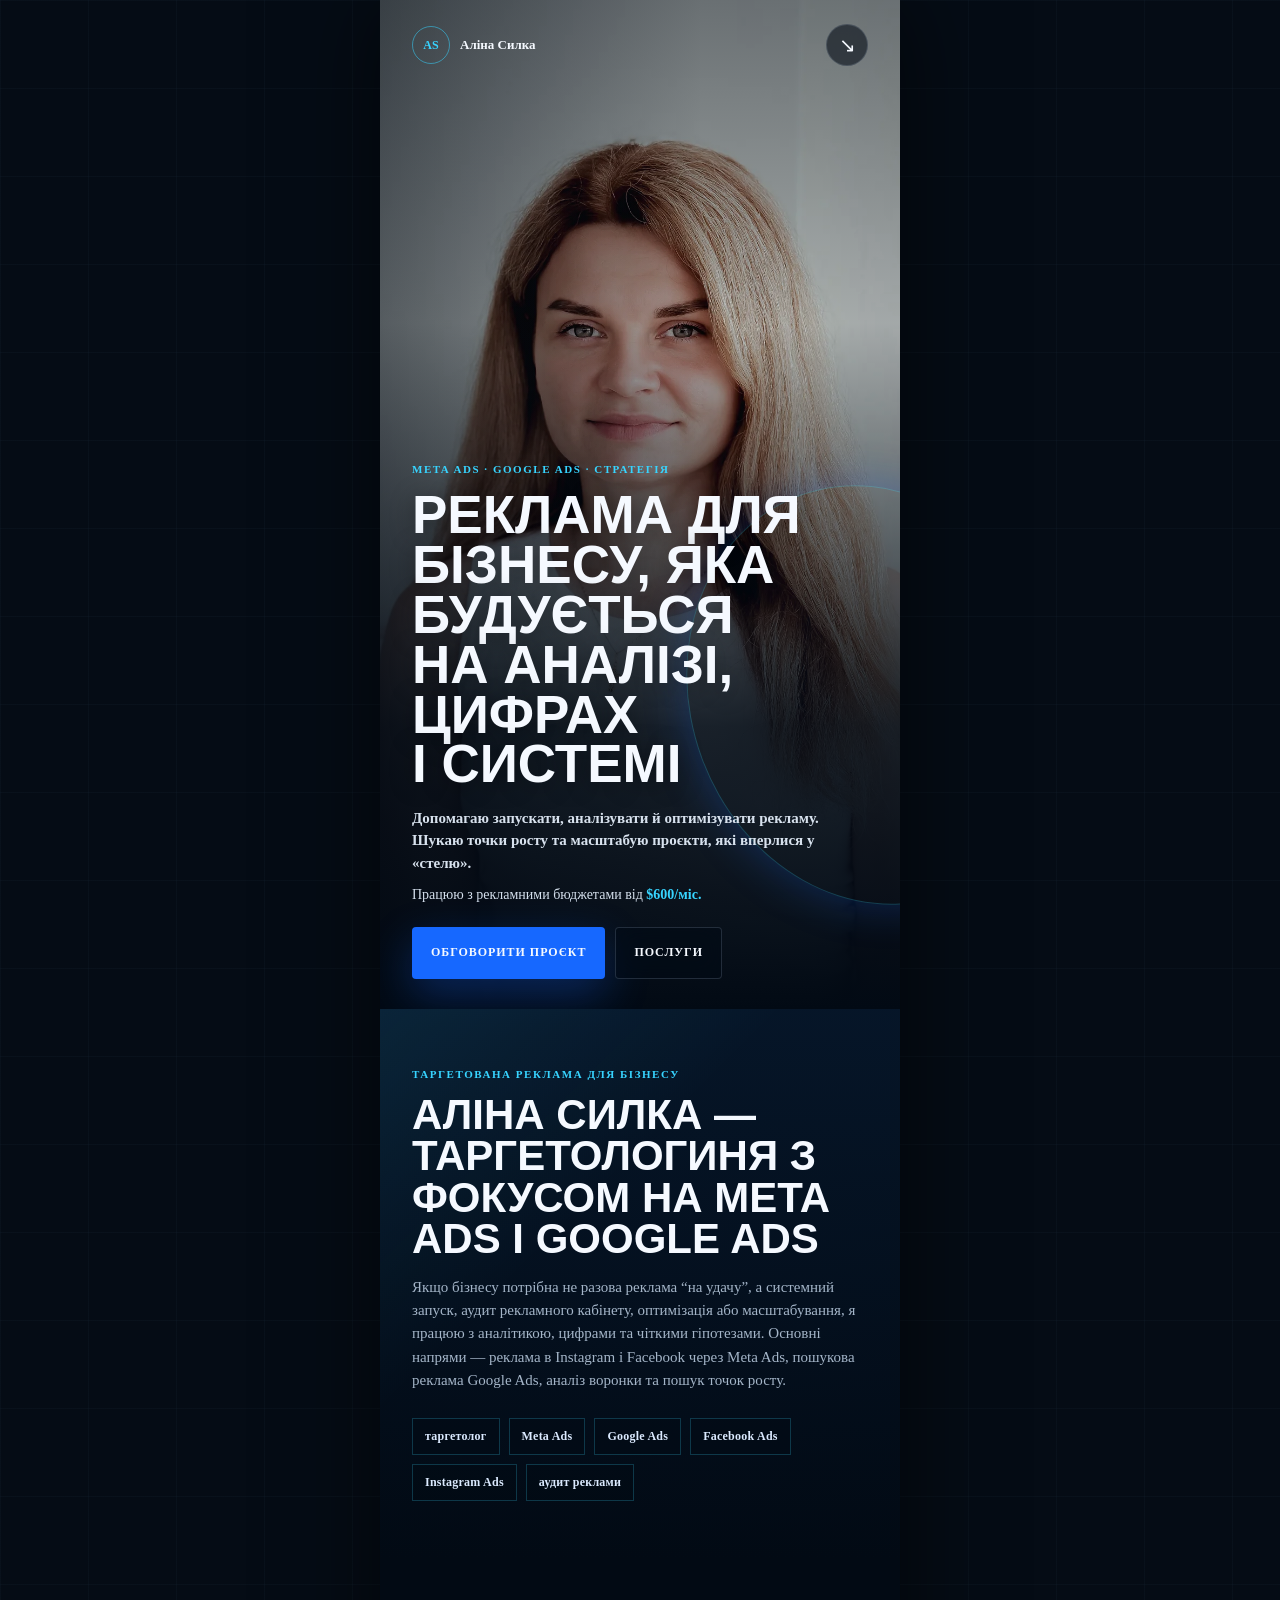
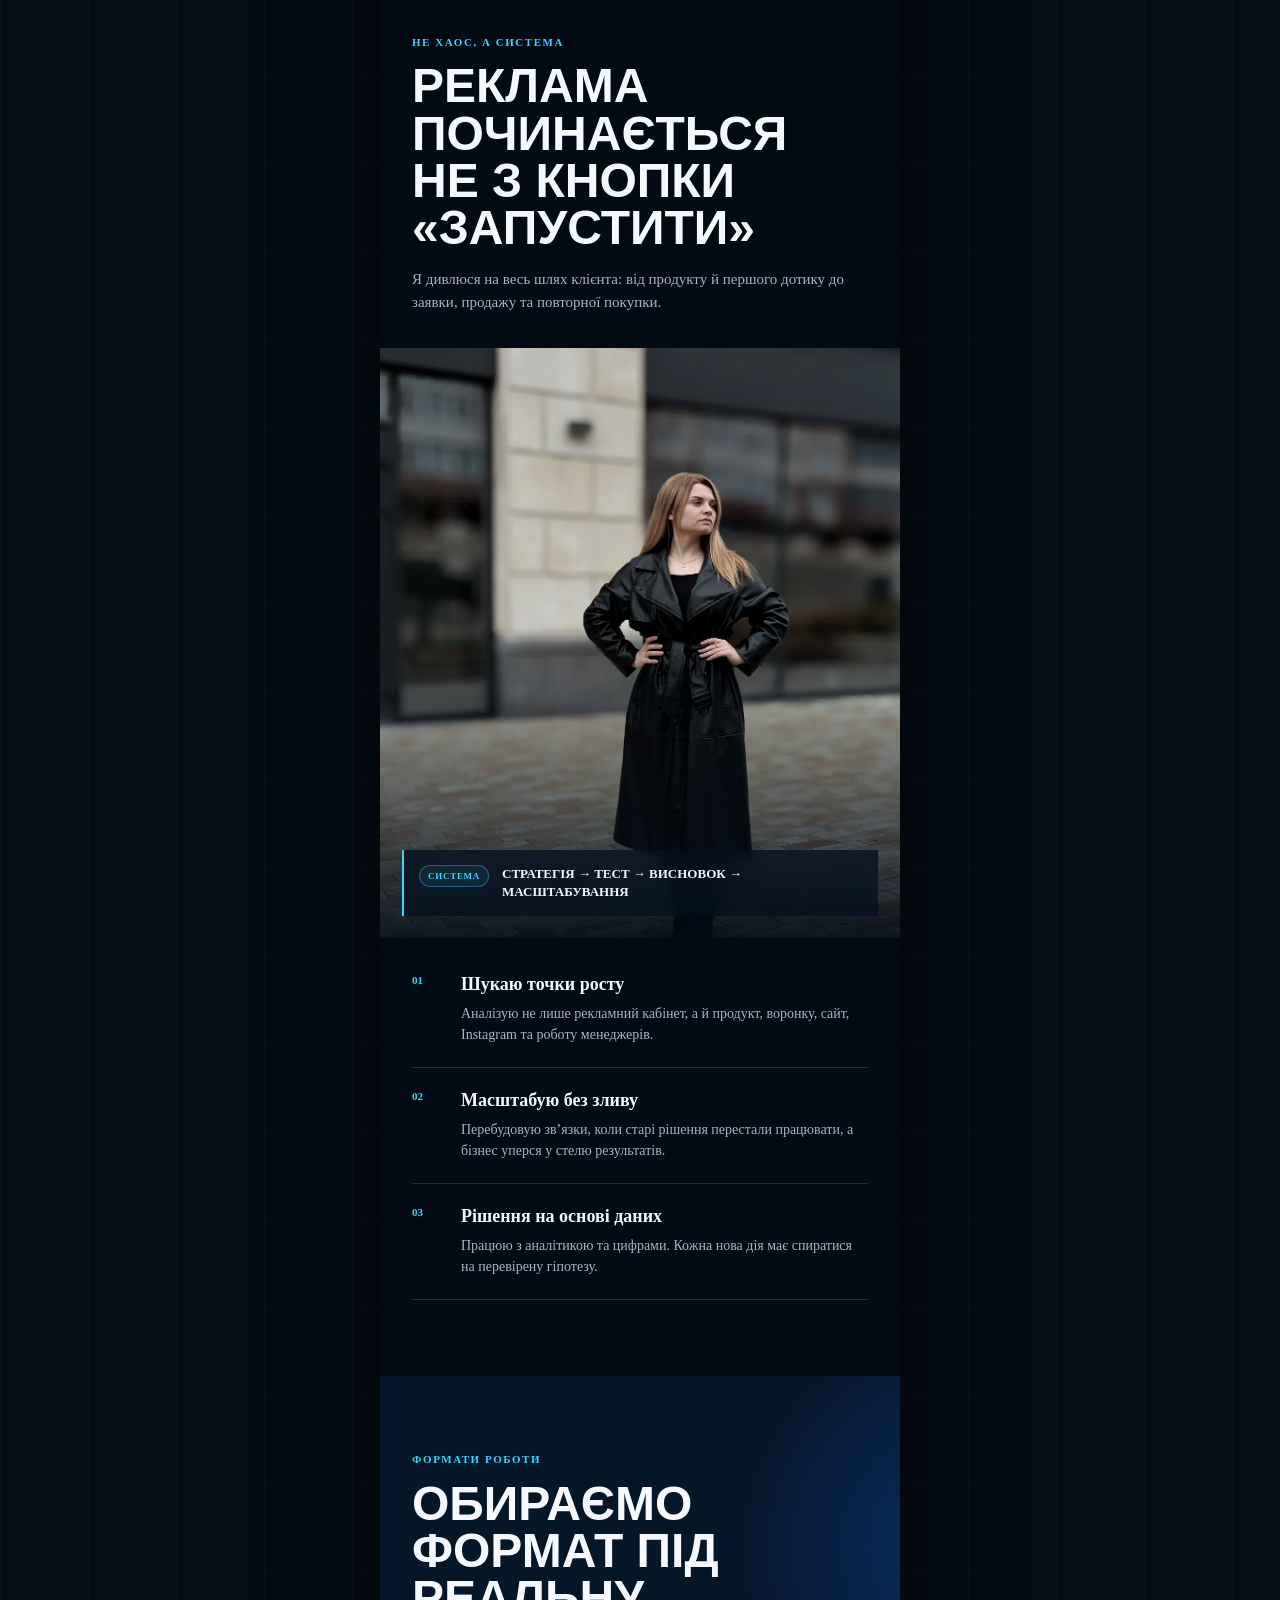
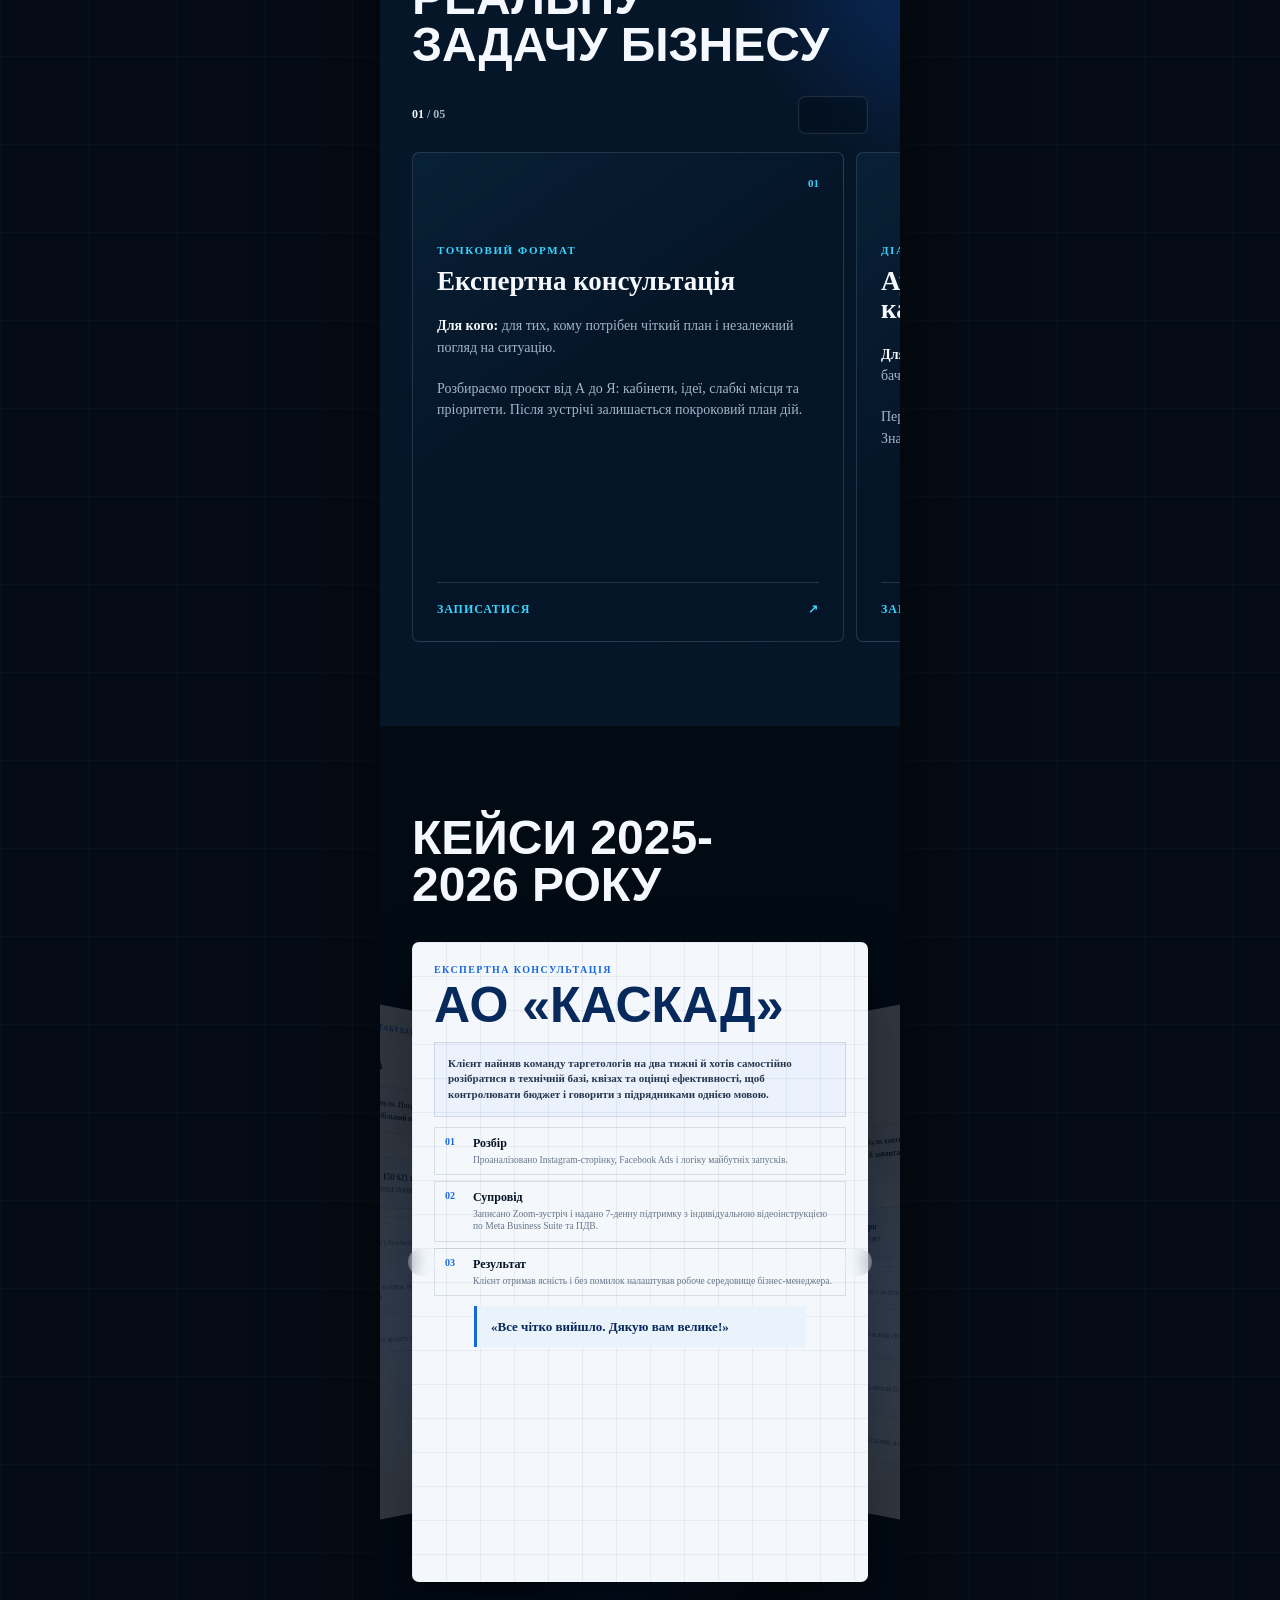
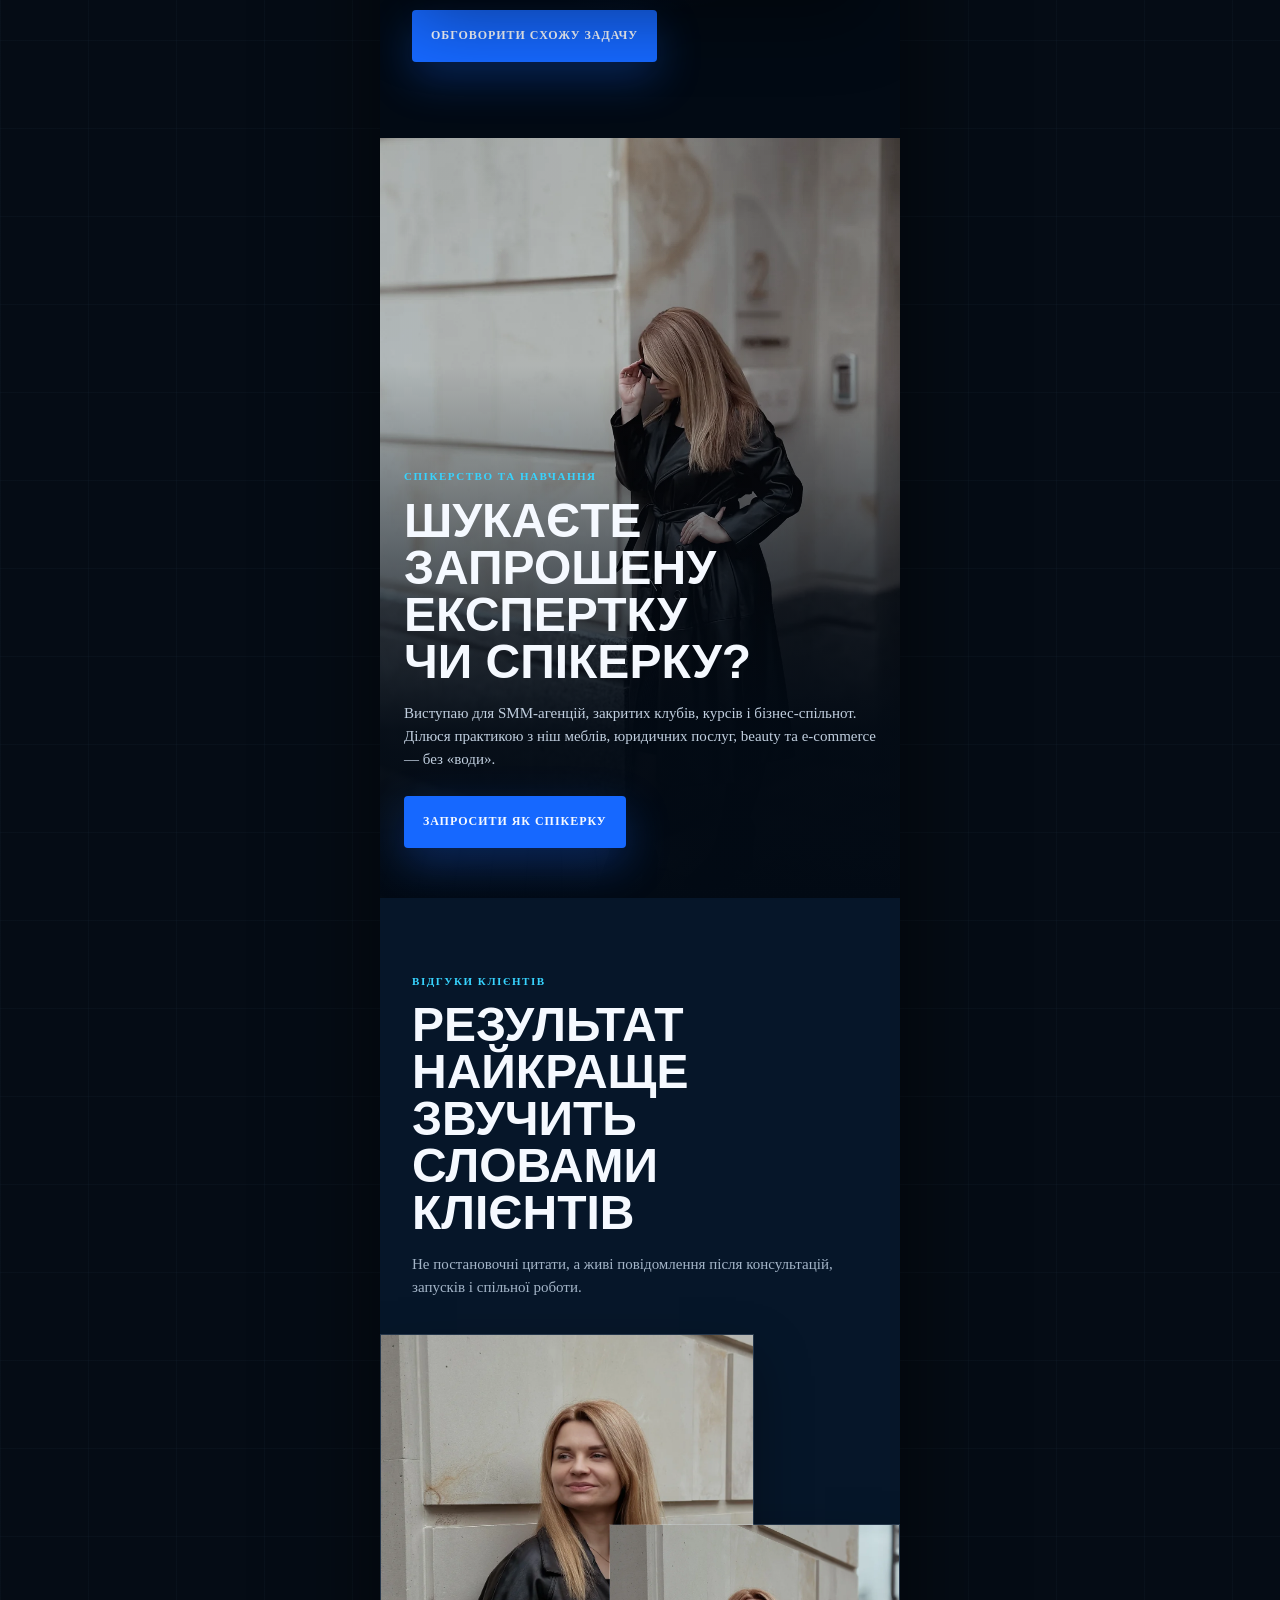
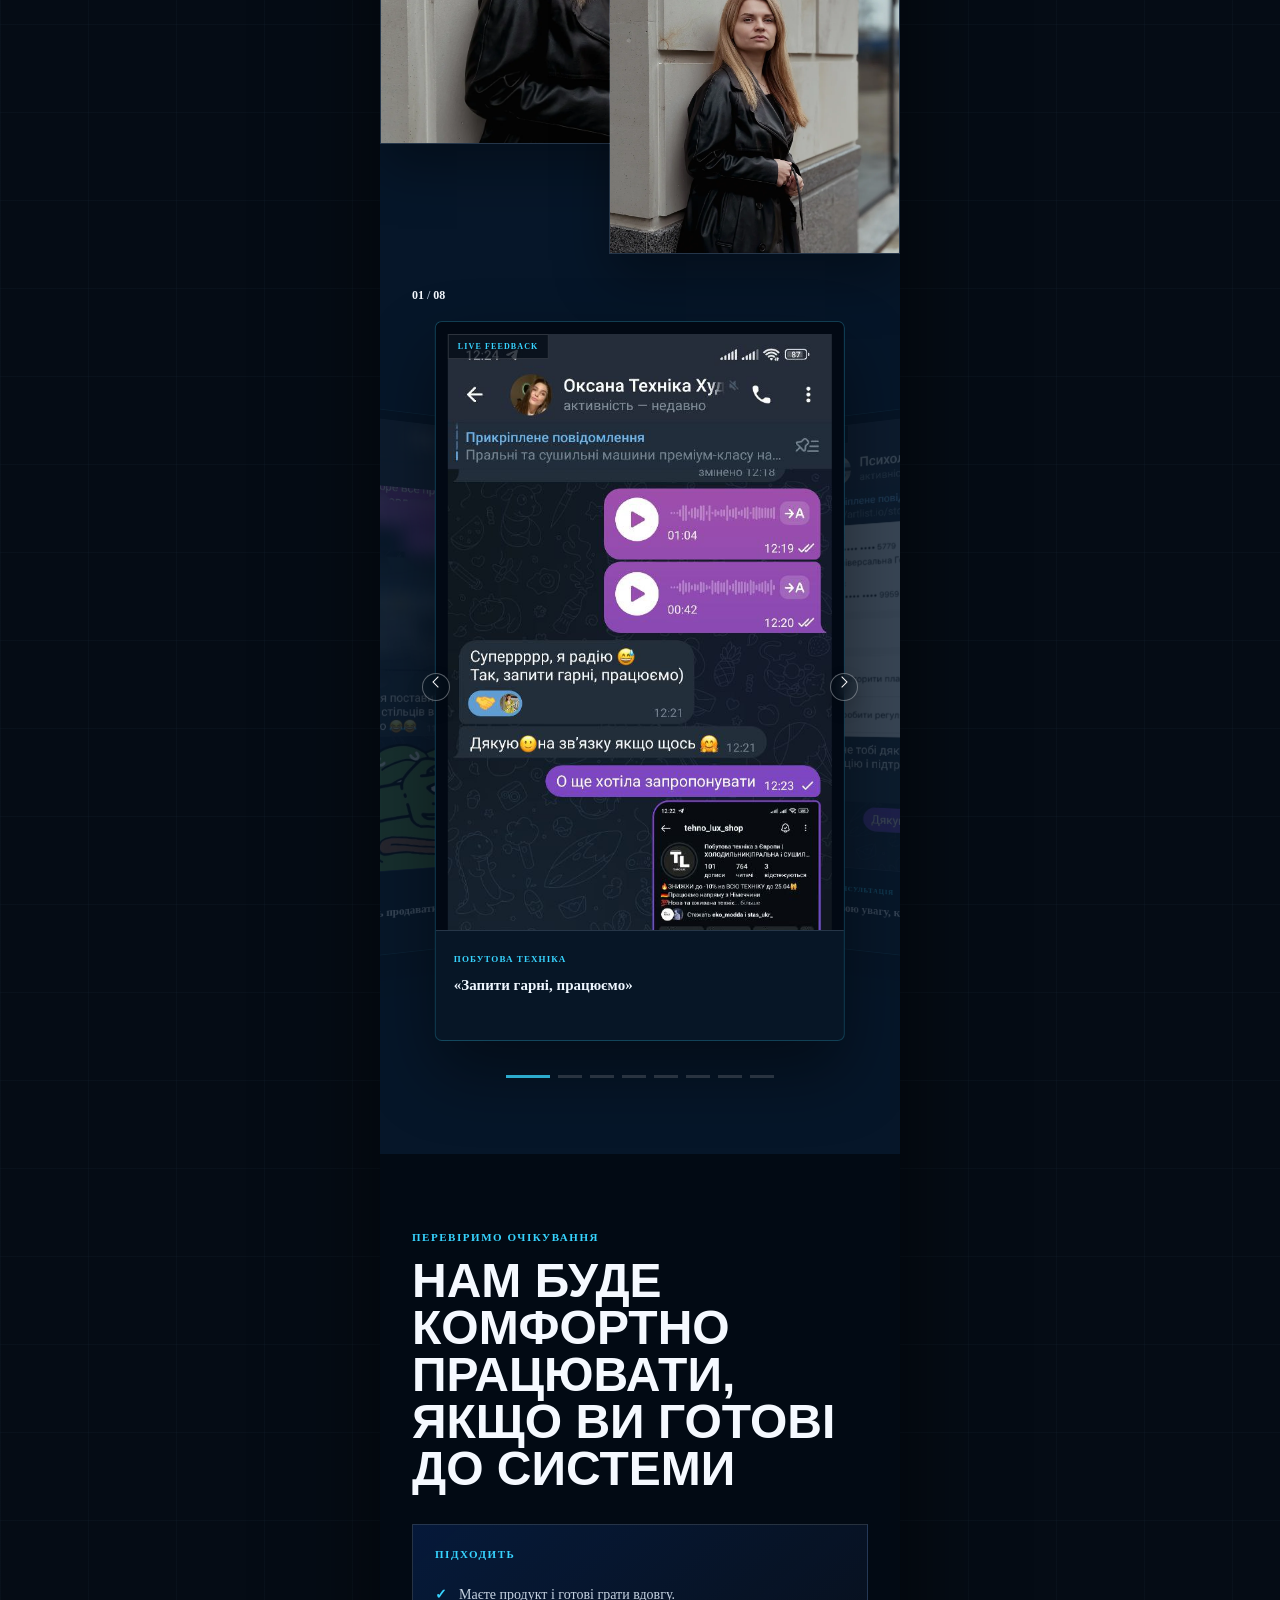
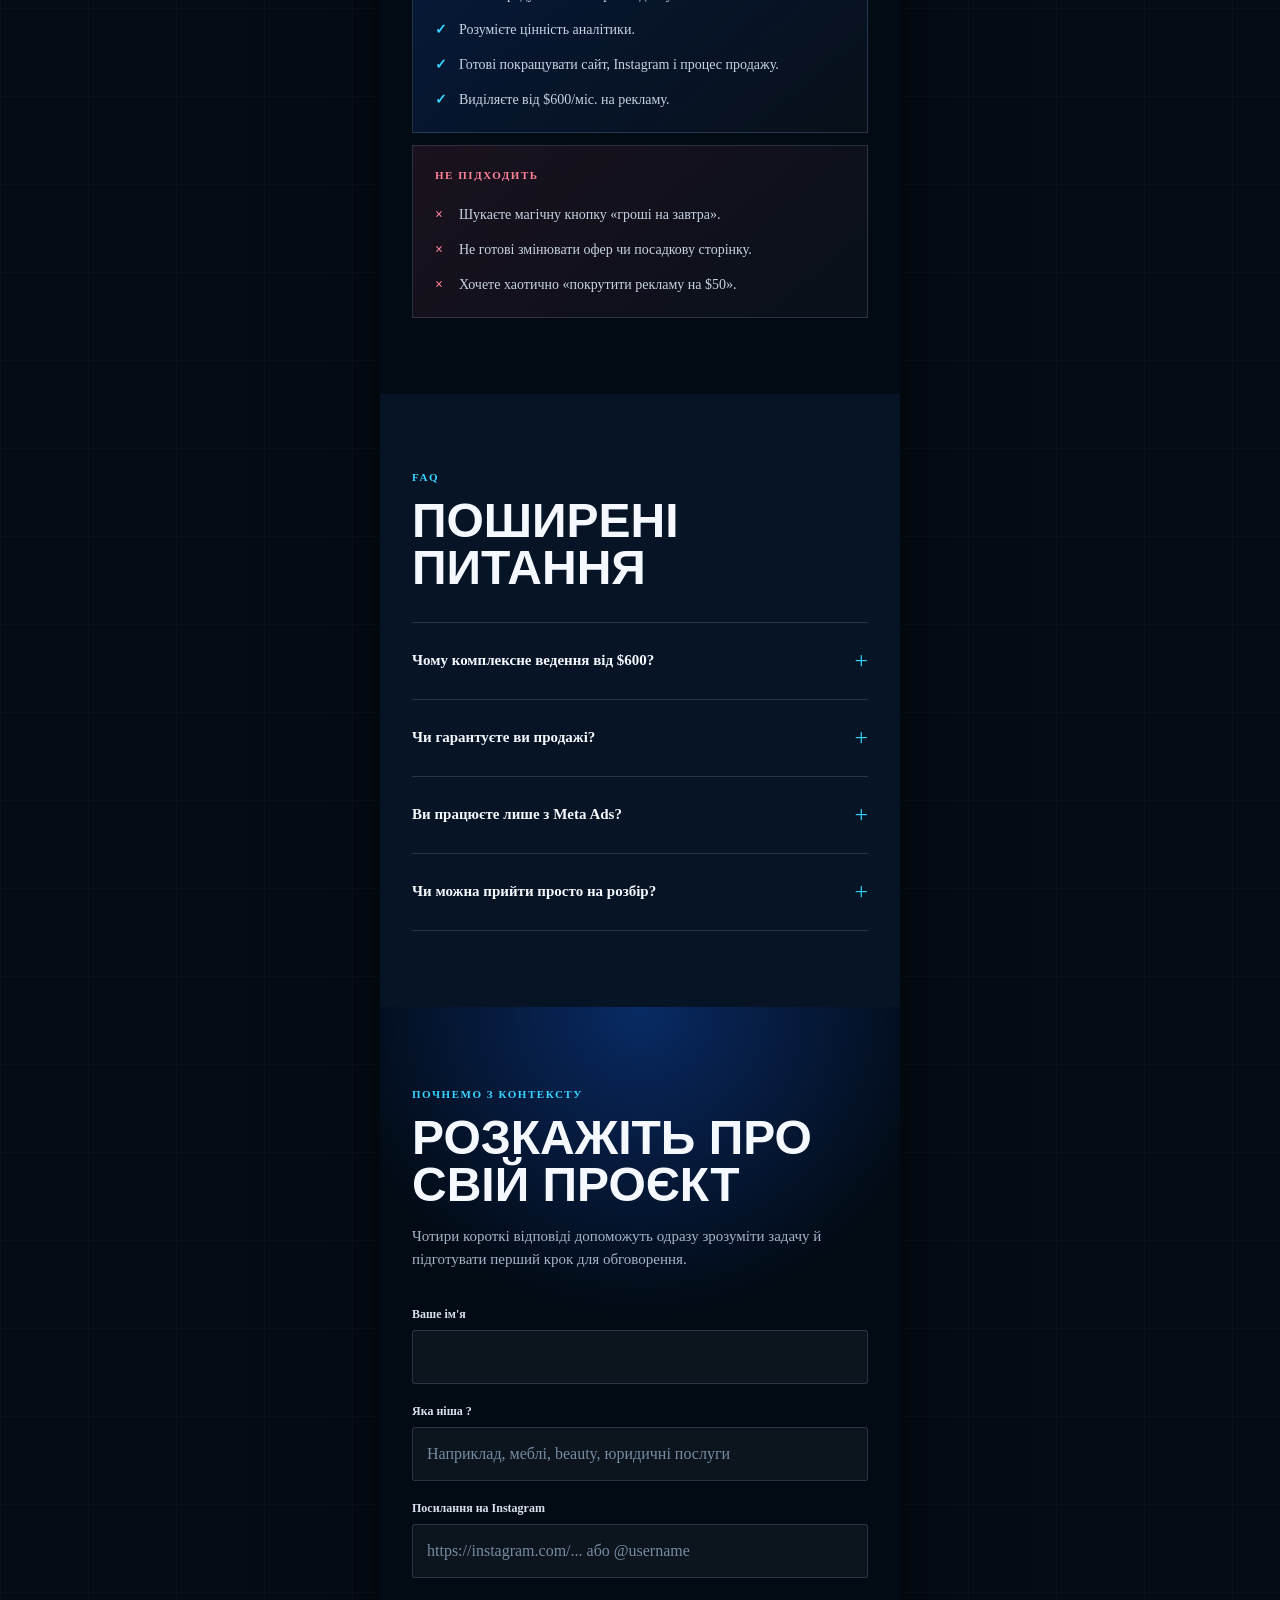
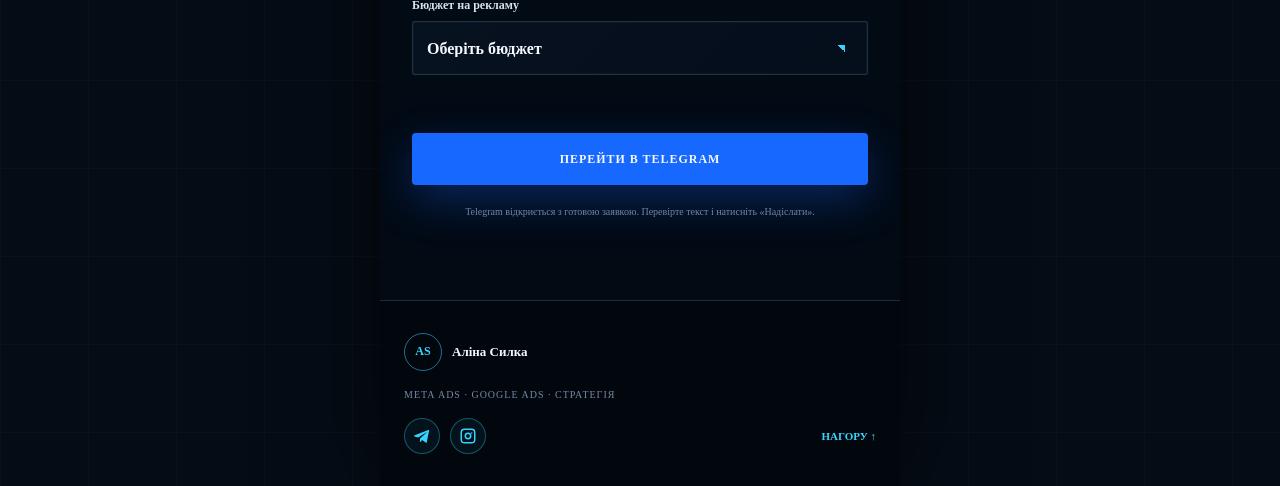
==== commit 27f27077: "Strengthen landing SEO context" ====
--- a/index.html
+++ b/index.html
@@ -3,25 +3,87 @@
 <head>
   <meta charset="UTF-8">
   <meta name="viewport" content="width=device-width, initial-scale=1.0">
-  <meta name="robots" content="noindex,nofollow,noarchive,noimageindex">
-  <meta name="googlebot" content="noindex,nofollow,noarchive,noimageindex">
+  <meta name="robots" content="index,follow,max-image-preview:large">
+  <meta name="googlebot" content="index,follow,max-image-preview:large">
   <meta name="format-detection" content="telephone=no">
   <meta name="theme-color" content="#03101f">
-  <meta name="description" content="Системне налаштування, аудит і масштабування реклами в Meta Ads та Google Ads для бізнесів із бюджетом від $600 на місяць.">
+  <meta name="description" content="Аліна Силка — таргетологиня та спеціалістка з Meta Ads і Google Ads. Системне налаштування, аудит і масштабування реклами для бізнесу з бюджетом від $600 на місяць.">
   <meta property="og:type" content="website">
   <meta property="og:locale" content="uk_UA">
   <meta property="og:site_name" content="Аліна Силка">
-  <meta property="og:title" content="Аліна Силка — реклама для бізнесу на основі даних">
-  <meta property="og:description" content="Аналіз, стратегія, Meta Ads і Google Ads без хаотичних запусків.">
-  <meta property="og:url" content="https://kostiantyn-dev.github.io/targetology-landing/">
-  <meta property="og:image" content="https://kostiantyn-dev.github.io/targetology-landing/assets/preview.svg">
+  <meta property="og:title" content="Аліна Силка — таргетологиня, Meta Ads та Google Ads">
+  <meta property="og:description" content="Реклама для бізнесу на основі аналізу, цифр і системи. Аудит, консультації, запуск і масштабування рекламних кампаній.">
+  <meta property="og:url" content="https://alina-silka.pages.dev/">
+  <meta property="og:image" content="https://alina-silka.pages.dev/assets/preview.svg">
   <meta name="twitter:card" content="summary_large_image">
+  <meta name="twitter:title" content="Аліна Силка — таргетологиня, Meta Ads та Google Ads">
+  <meta name="twitter:description" content="Системна реклама для бізнесу: Meta Ads, Google Ads, аудит, консультації та масштабування.">
   <meta name="application-name" content="Аліна Силка">
   <meta name="apple-mobile-web-app-title" content="Аліна Силка">
-  <title>Аліна Силка — Meta Ads та Google Ads для бізнесу</title>
+  <title>Аліна Силка — таргетологиня | Meta Ads та Google Ads для бізнесу</title>
+  <link rel="canonical" href="https://alina-silka.pages.dev/">
   <link rel="icon" type="image/svg+xml" href="assets/favicon.svg">
   <link rel="preload" href="assets/photos/hero-main.webp" as="image" type="image/webp">
-  <link rel="stylesheet" href="styles.css?v=20260718-dark-budget-select">
+  <link rel="stylesheet" href="styles.css?v=20260718-seo-boost">
+  <script type="application/ld+json">
+    {
+      "@context": "https://schema.org",
+      "@type": "ProfessionalService",
+      "name": "Аліна Силка",
+      "url": "https://alina-silka.pages.dev/",
+      "image": "https://alina-silka.pages.dev/assets/photos/hero-main.webp",
+      "description": "Таргетологиня та спеціалістка з Meta Ads і Google Ads: консультації, аудит, запуск і масштабування реклами для бізнесу.",
+      "areaServed": "Ukraine",
+      "serviceType": [
+        "Meta Ads",
+        "Google Ads",
+        "таргетована реклама",
+        "аудит рекламного кабінету",
+        "масштабування реклами"
+      ],
+      "sameAs": [
+        "https://t.me/SilkaAlina",
+        "https://www.instagram.com/alina.silka"
+      ]
+    }
+  </script>
+  <script type="application/ld+json">
+    {
+      "@context": "https://schema.org",
+      "@graph": [
+        {
+          "@type": "WebSite",
+          "name": "Аліна Силка",
+          "alternateName": [
+            "Таргетолог Аліна Силка",
+            "Аліна Силка Meta Ads",
+            "Аліна Силка Google Ads"
+          ],
+          "url": "https://alina-silka.pages.dev/",
+          "inLanguage": "uk-UA"
+        },
+        {
+          "@type": "Person",
+          "name": "Аліна Силка",
+          "jobTitle": "Таргетологиня, спеціалістка з Meta Ads та Google Ads",
+          "url": "https://alina-silka.pages.dev/",
+          "sameAs": [
+            "https://t.me/SilkaAlina",
+            "https://www.instagram.com/alina.silka"
+          ],
+          "knowsAbout": [
+            "таргетована реклама",
+            "Meta Ads",
+            "Facebook Ads",
+            "Instagram Ads",
+            "Google Ads",
+            "аудит реклами",
+            "масштабування рекламних кампаній"
+          ]
+        }
+      ]
+    }
+  </script>
 </head>
 <body>
   <main class="page-shell" id="top">
@@ -47,6 +109,22 @@
         </div>
       </div>
       <a class="scroll-cue" href="#approach" aria-label="Дивитися далі">Далі <span>↓</span></a>
+    </section>
+
+    <section class="section search-context" aria-labelledby="search-context-title">
+      <div class="section-heading">
+        <p class="eyebrow">Таргетована реклама для бізнесу</p>
+        <h2 id="search-context-title">Аліна Силка — таргетологиня з фокусом на Meta Ads і Google Ads</h2>
+        <p>Якщо бізнесу потрібна не разова реклама “на удачу”, а системний запуск, аудит рекламного кабінету, оптимізація або масштабування, я працюю з аналітикою, цифрами та чіткими гіпотезами. Основні напрями — реклама в Instagram і Facebook через Meta Ads, пошукова реклама Google Ads, аналіз воронки та пошук точок росту.</p>
+      </div>
+      <div class="keyword-grid" aria-label="Основні послуги">
+        <span>таргетолог</span>
+        <span>Meta Ads</span>
+        <span>Google Ads</span>
+        <span>Facebook Ads</span>
+        <span>Instagram Ads</span>
+        <span>аудит реклами</span>
+      </div>
     </section>
 
     <section class="section approach" id="approach" aria-labelledby="approach-title">
--- a/styles.css
+++ b/styles.css
@@ -308,6 +308,35 @@
   line-height: 1.55;
 }
 
+.search-context {
+  padding-top: 58px;
+  padding-bottom: 58px;
+  background:
+    linear-gradient(135deg, rgba(55, 212, 255, 0.08), transparent 38%),
+    linear-gradient(180deg, rgba(6, 22, 41, 0.92), var(--deep));
+}
+
+.search-context .section-heading h2 {
+  font-size: clamp(30px, 7vw, 42px);
+}
+
+.keyword-grid {
+  display: flex;
+  flex-wrap: wrap;
+  gap: 9px;
+  margin-top: 26px;
+}
+
+.keyword-grid span {
+  padding: 10px 12px;
+  border: 1px solid rgba(55, 212, 255, 0.22);
+  background: rgba(2, 10, 20, 0.44);
+  color: #dbeaff;
+  font-size: 12px;
+  font-weight: 800;
+  letter-spacing: 0.02em;
+}
+
 .approach {
   background:
     linear-gradient(160deg, transparent 54%, rgba(22, 104, 255, 0.12) 54.2%, transparent 54.6%),
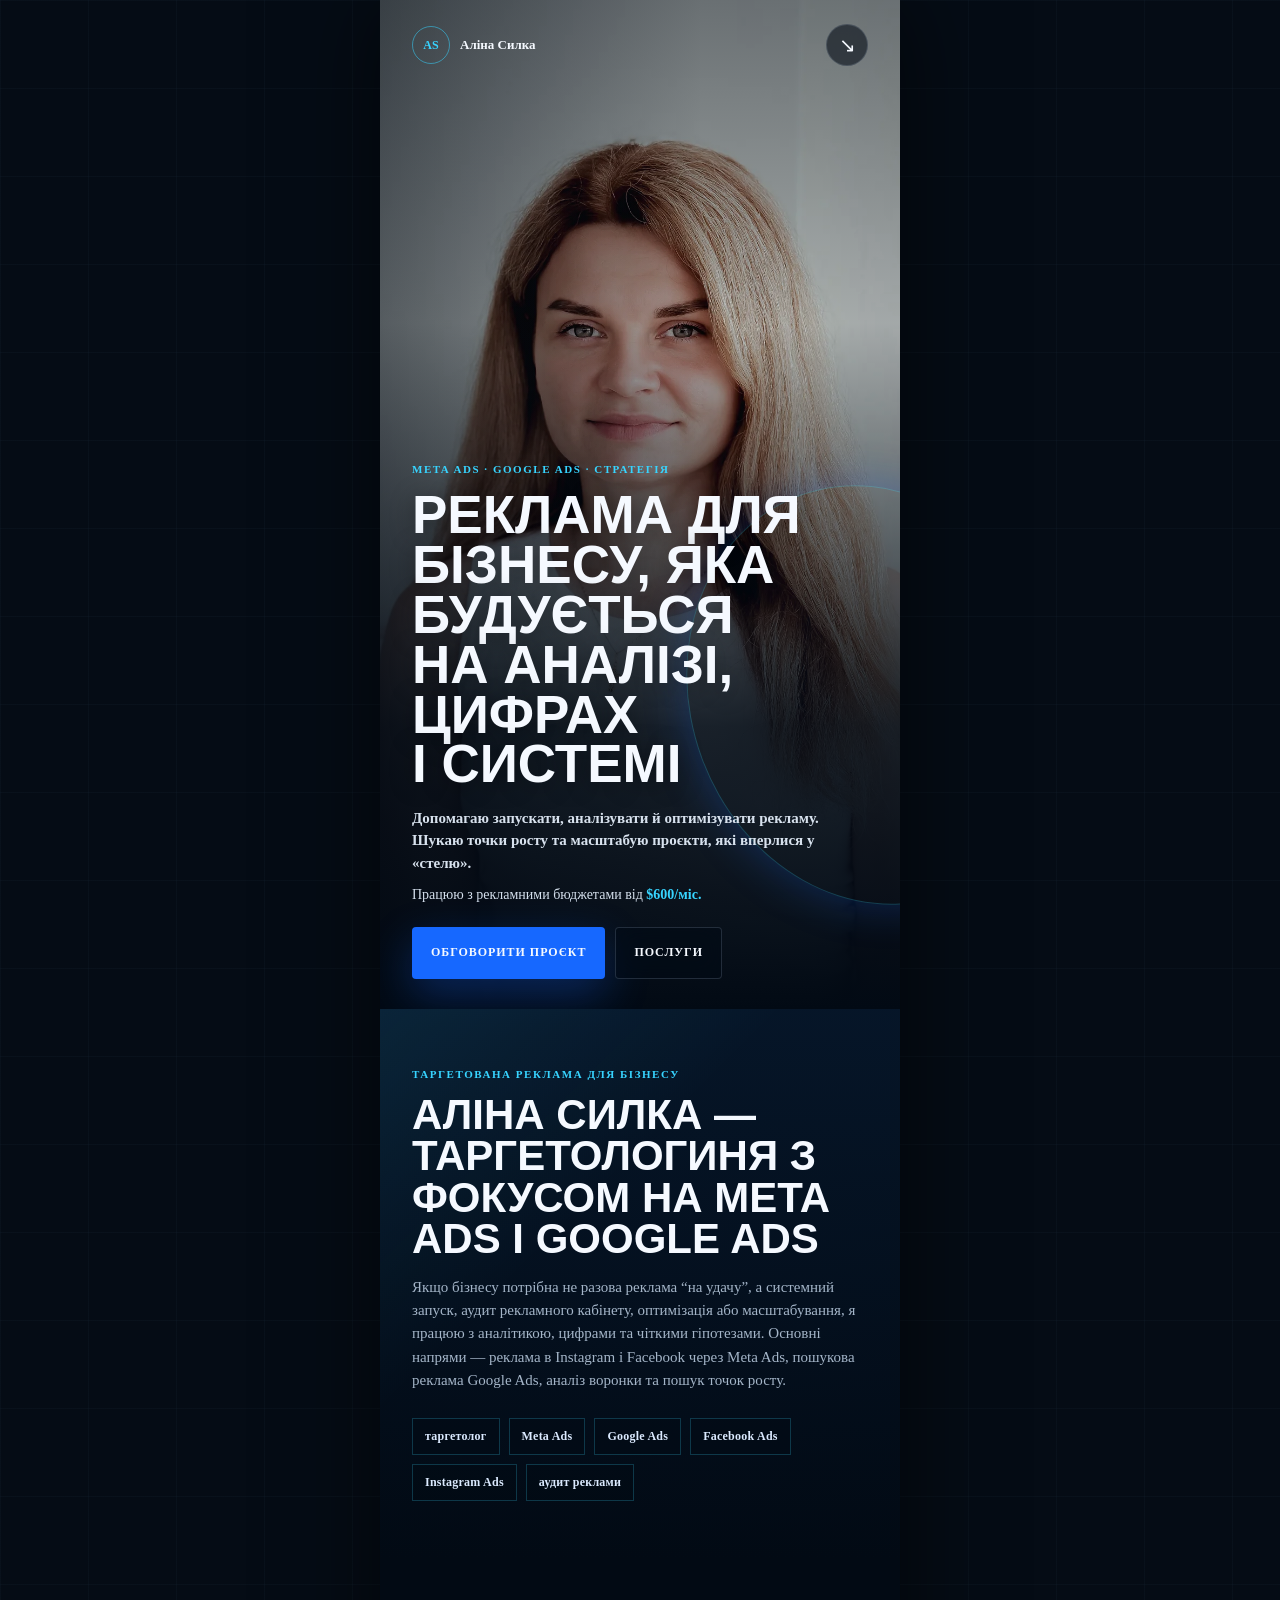
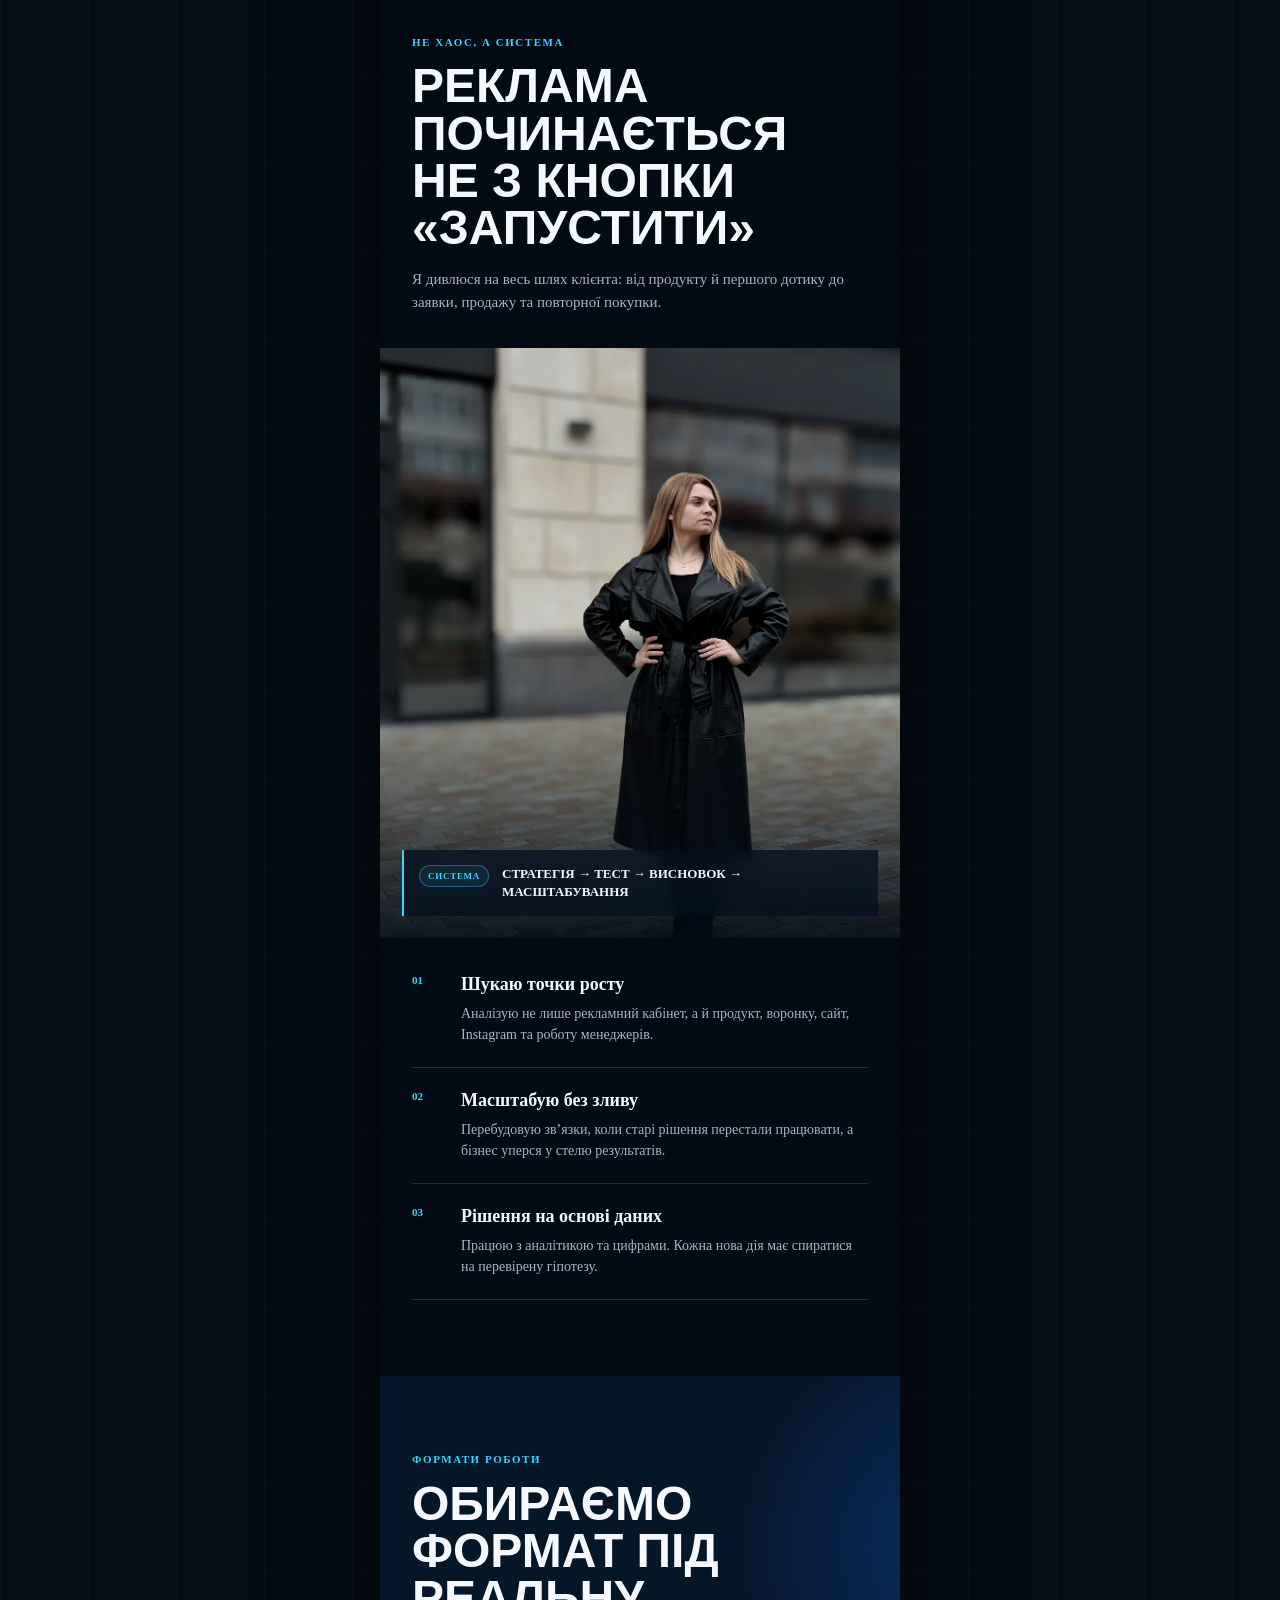
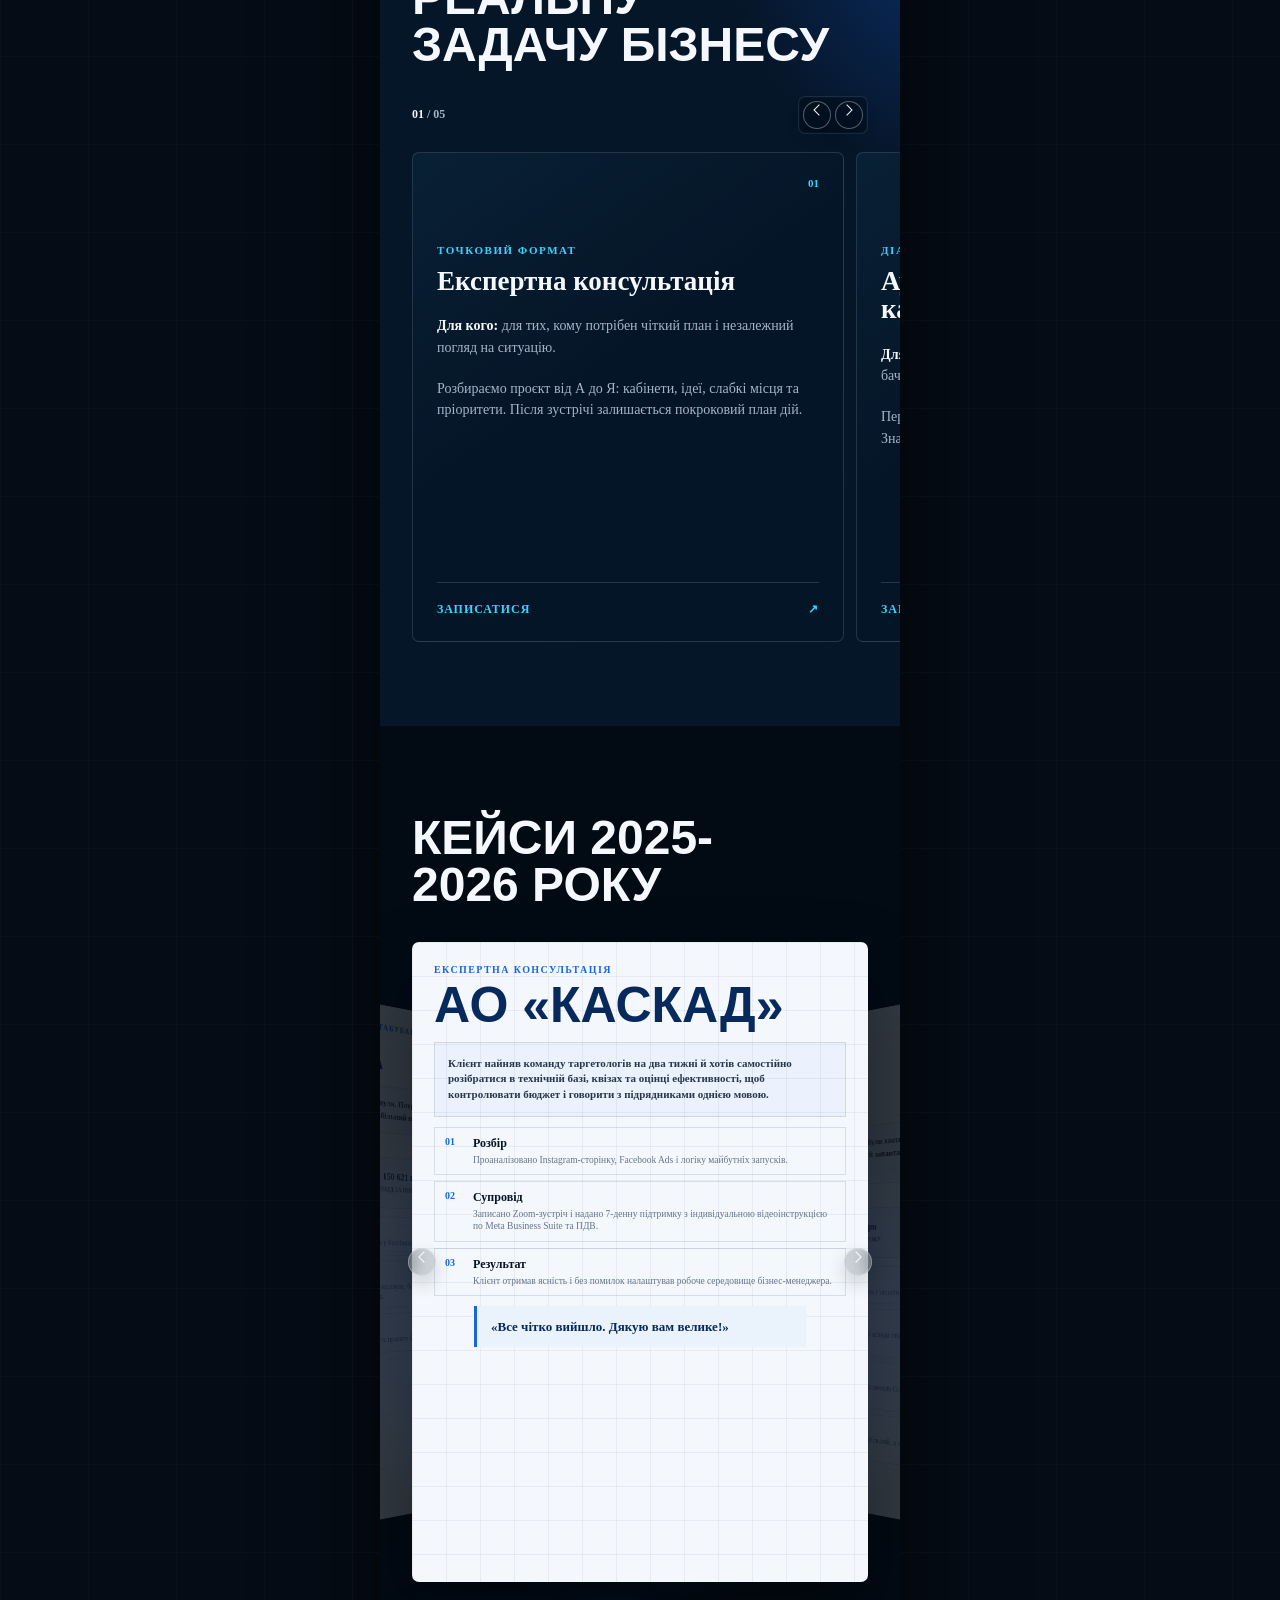
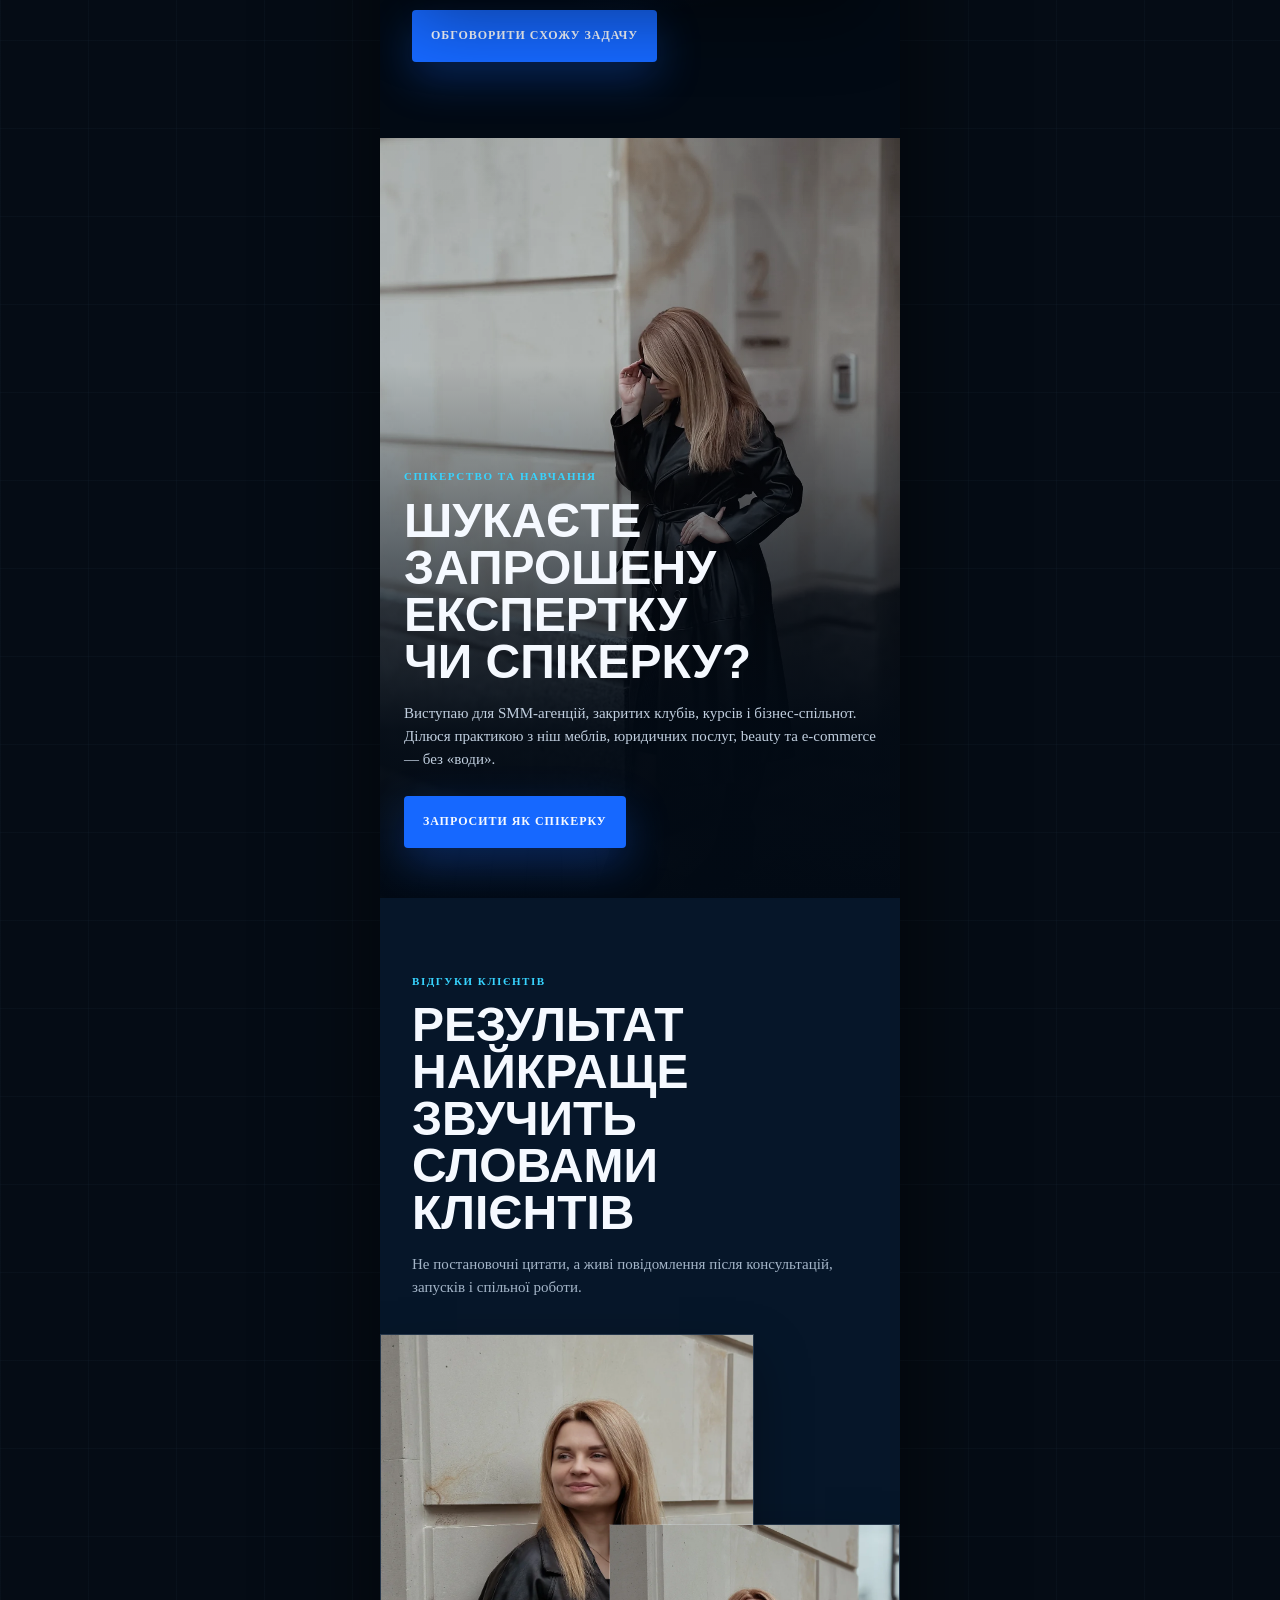
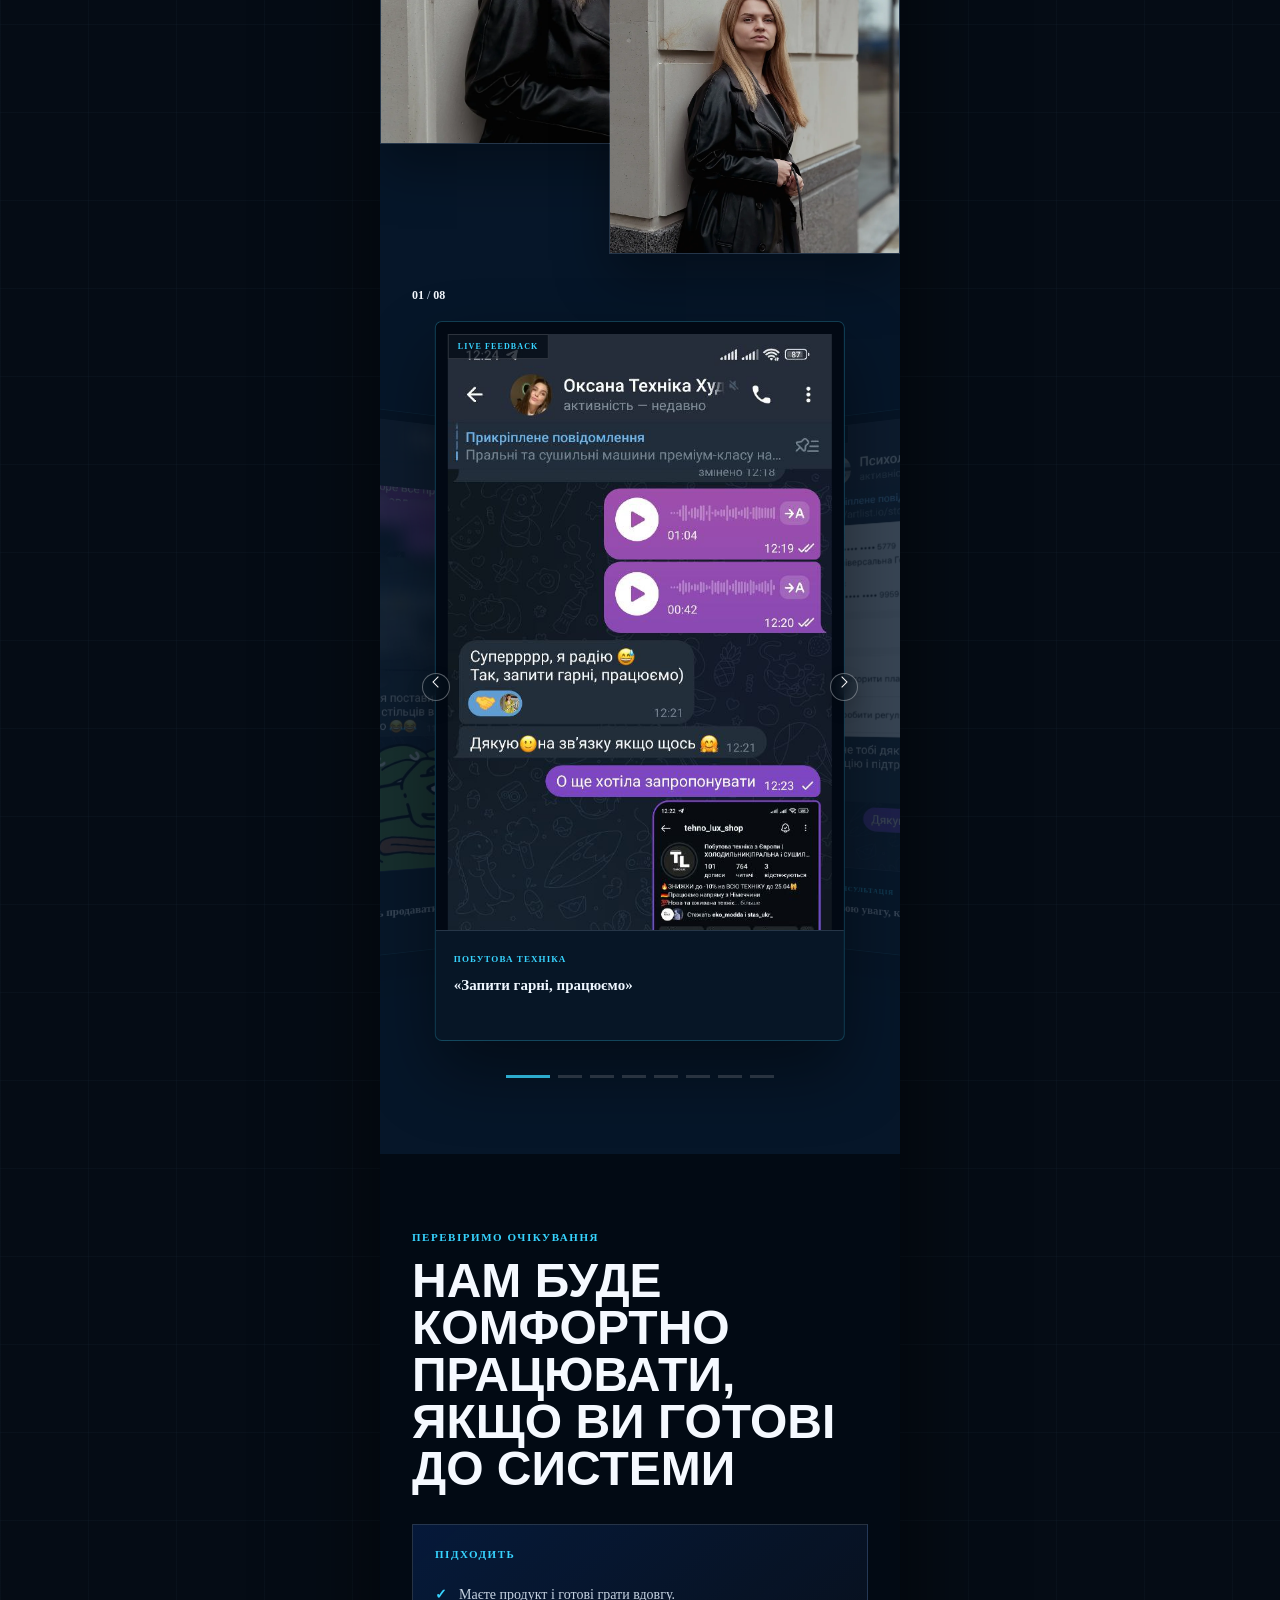
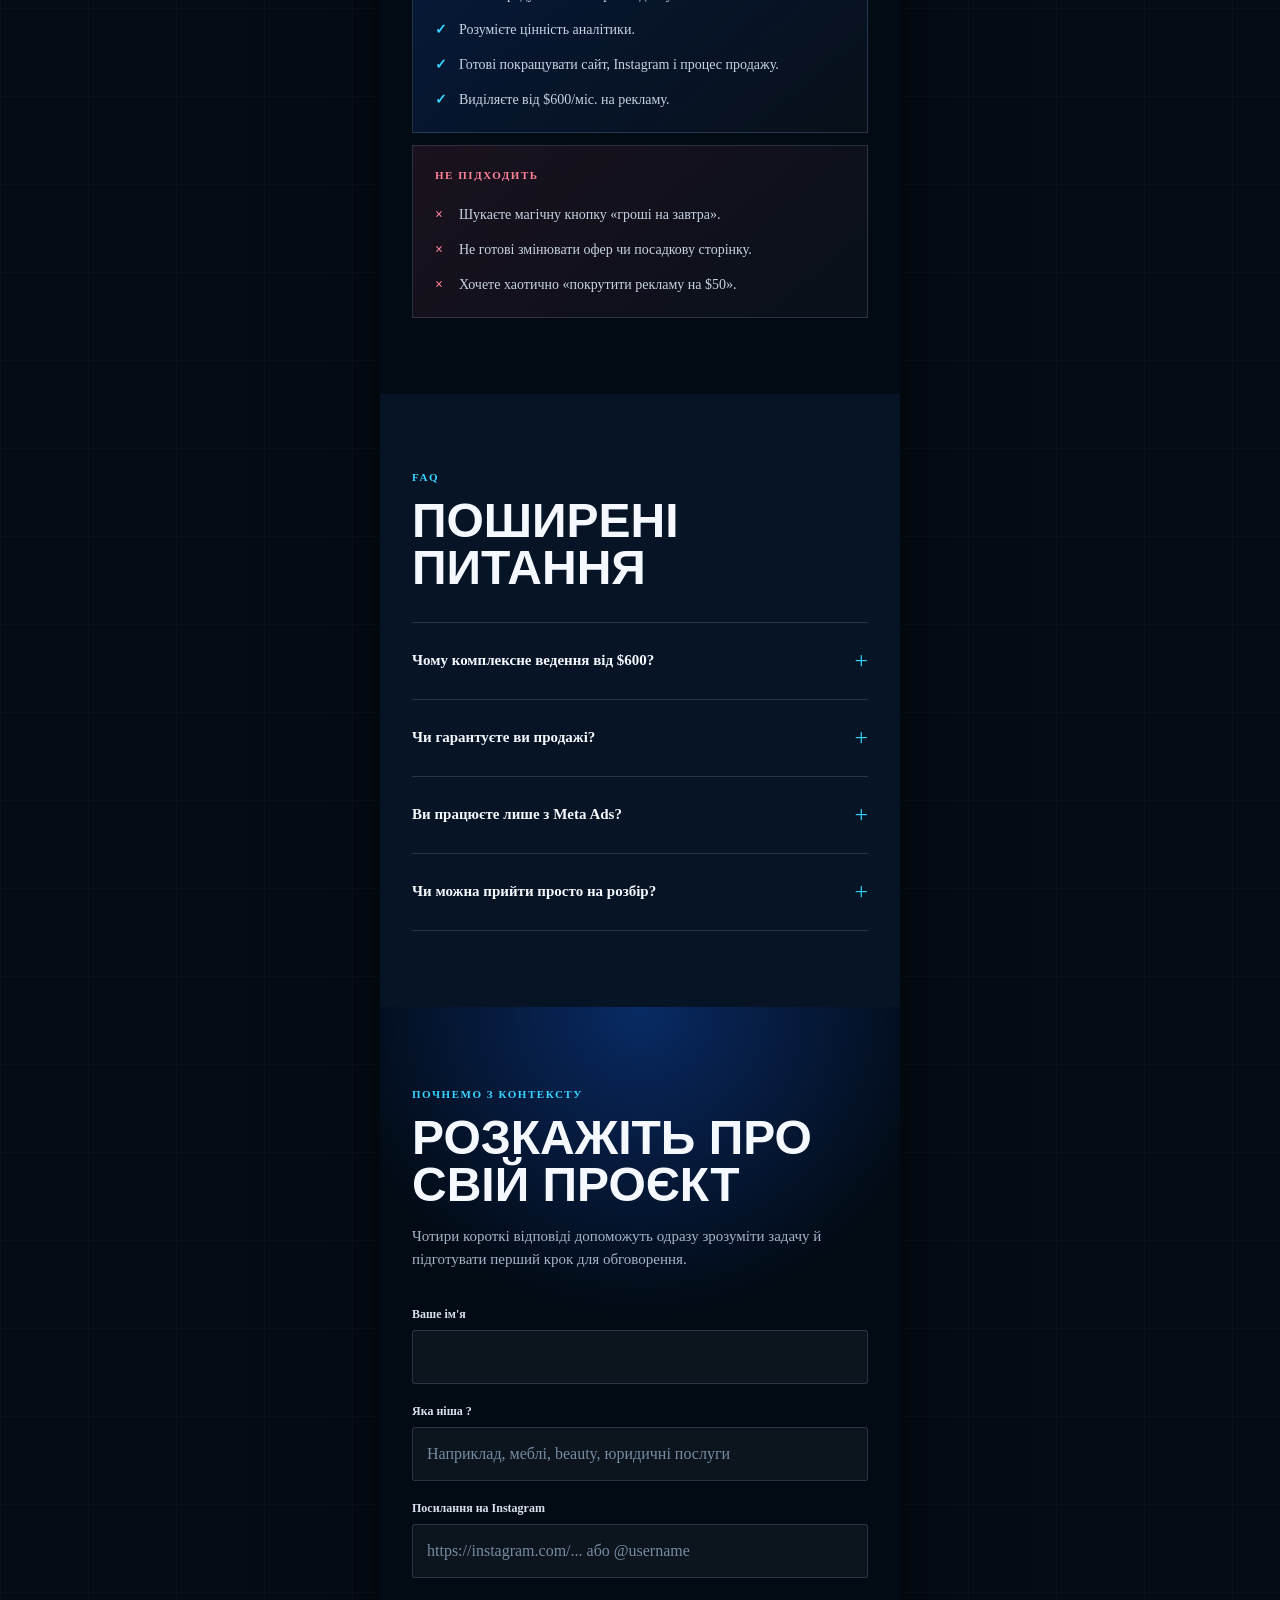
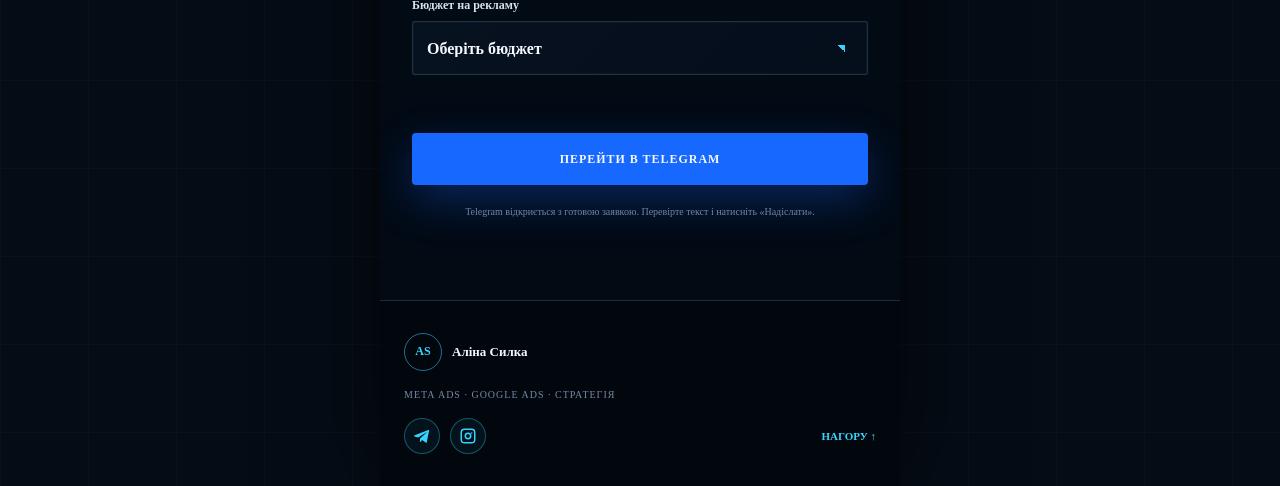
==== commit f6768748: "Update furniture review screenshots" ====
--- a/index.html
+++ b/index.html
@@ -380,8 +380,8 @@
             </figcaption>
           </figure>
           <figure class="review-card" data-review-card>
-            <a class="review-shot" href="assets/reviews/review-furniture-july.jpg" target="_blank" rel="noopener" aria-label="Відкрити відгук повністю">
-              <img src="assets/reviews/review-furniture-july.jpg" alt="Відгук про результат реклами для виробництва меблів" loading="lazy" width="576" height="1280">
+            <a class="review-shot" href="assets/reviews/review-furniture-july.jpg?v=20260719" target="_blank" rel="noopener" aria-label="Відкрити відгук повністю">
+              <img src="assets/reviews/review-furniture-july.jpg?v=20260719" alt="Відгук про результат реклами для виробництва меблів" loading="lazy" width="576" height="1280">
             </a>
             <figcaption>
               <span>Виробництво меблів</span>
@@ -398,8 +398,8 @@
             </figcaption>
           </figure>
           <figure class="review-card" data-review-card>
-            <a class="review-shot" href="assets/reviews/review-furniture-workshop.jpg" target="_blank" rel="noopener" aria-label="Відкрити відгук повністю">
-              <img src="assets/reviews/review-furniture-workshop.jpg" alt="Відгук про завантаження меблевого виробництва замовленнями" loading="lazy" width="576" height="1280">
+            <a class="review-shot" href="assets/reviews/review-furniture-workshop.jpg?v=20260719" target="_blank" rel="noopener" aria-label="Відкрити відгук повністю">
+              <img src="assets/reviews/review-furniture-workshop.jpg?v=20260719" alt="Відгук про завантаження меблевого виробництва замовленнями" loading="lazy" width="576" height="1000">
             </a>
             <figcaption>
               <span>Меблевий цех</span>
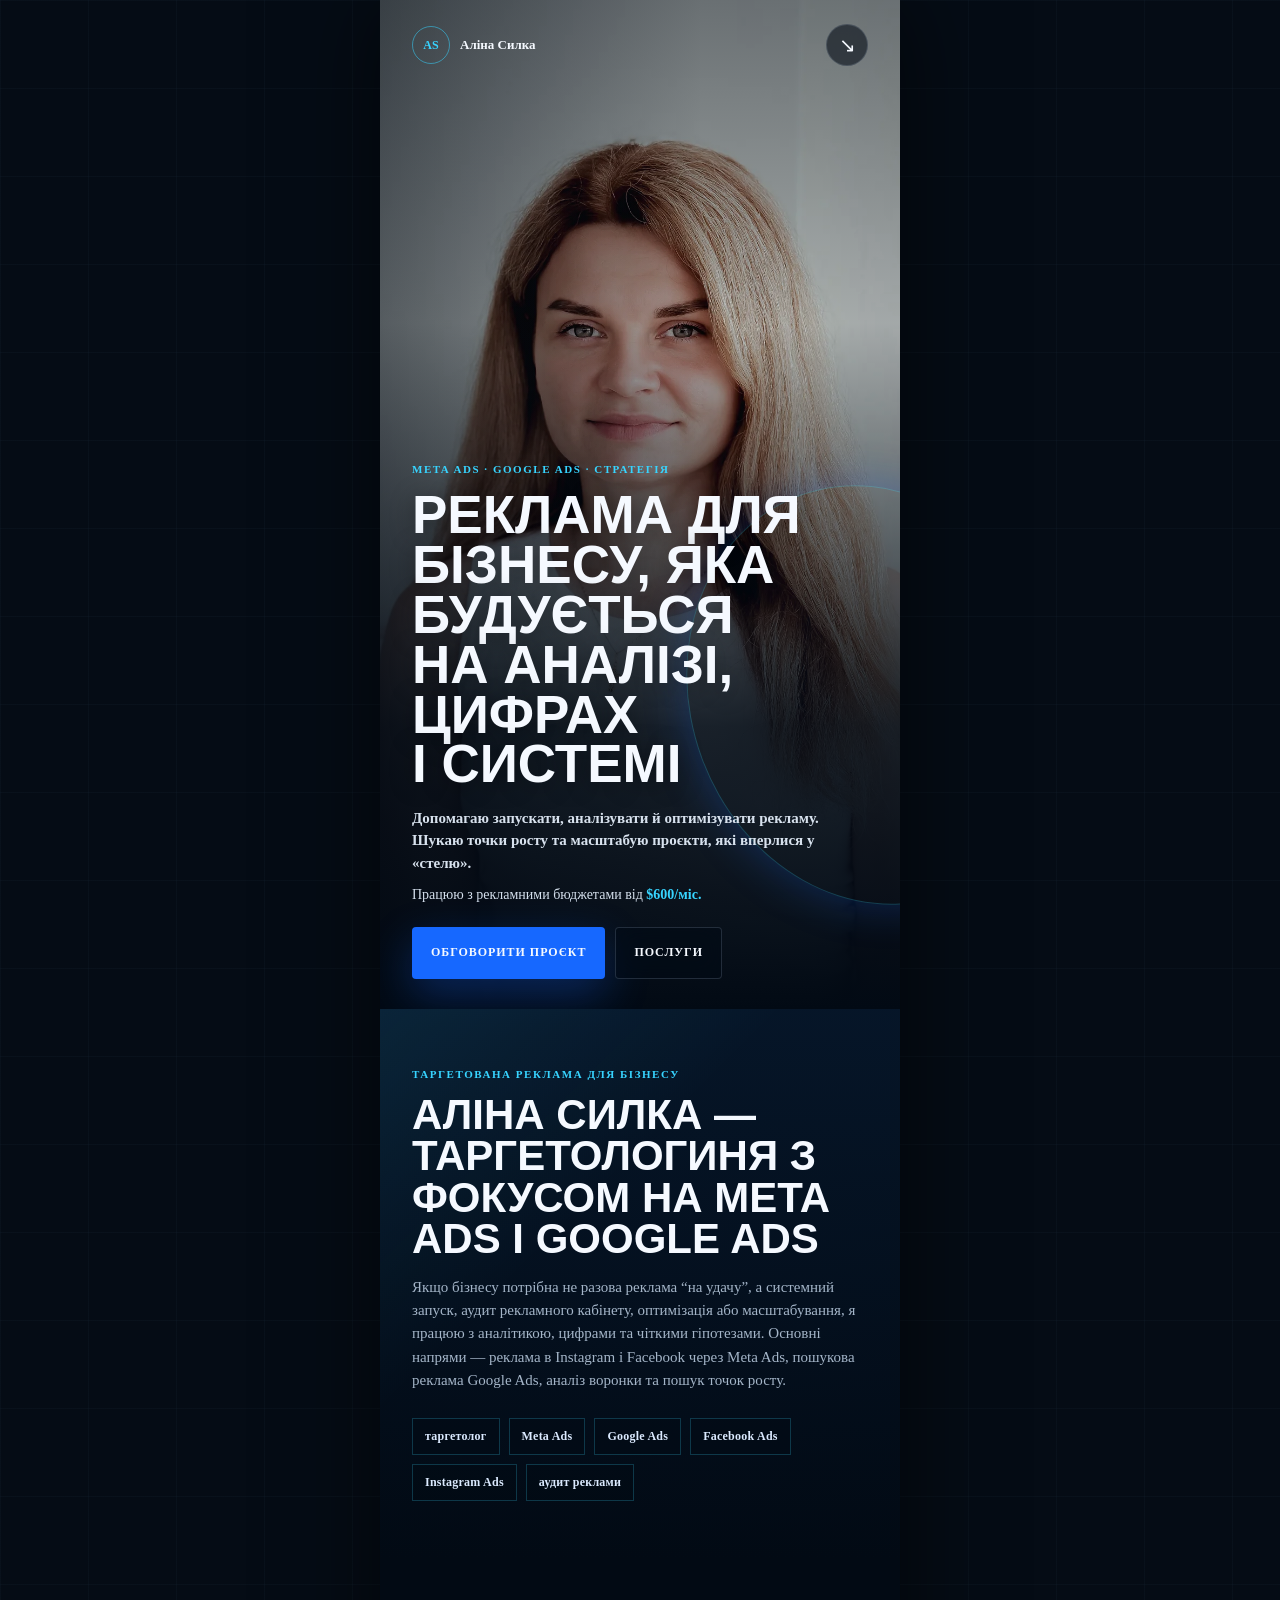
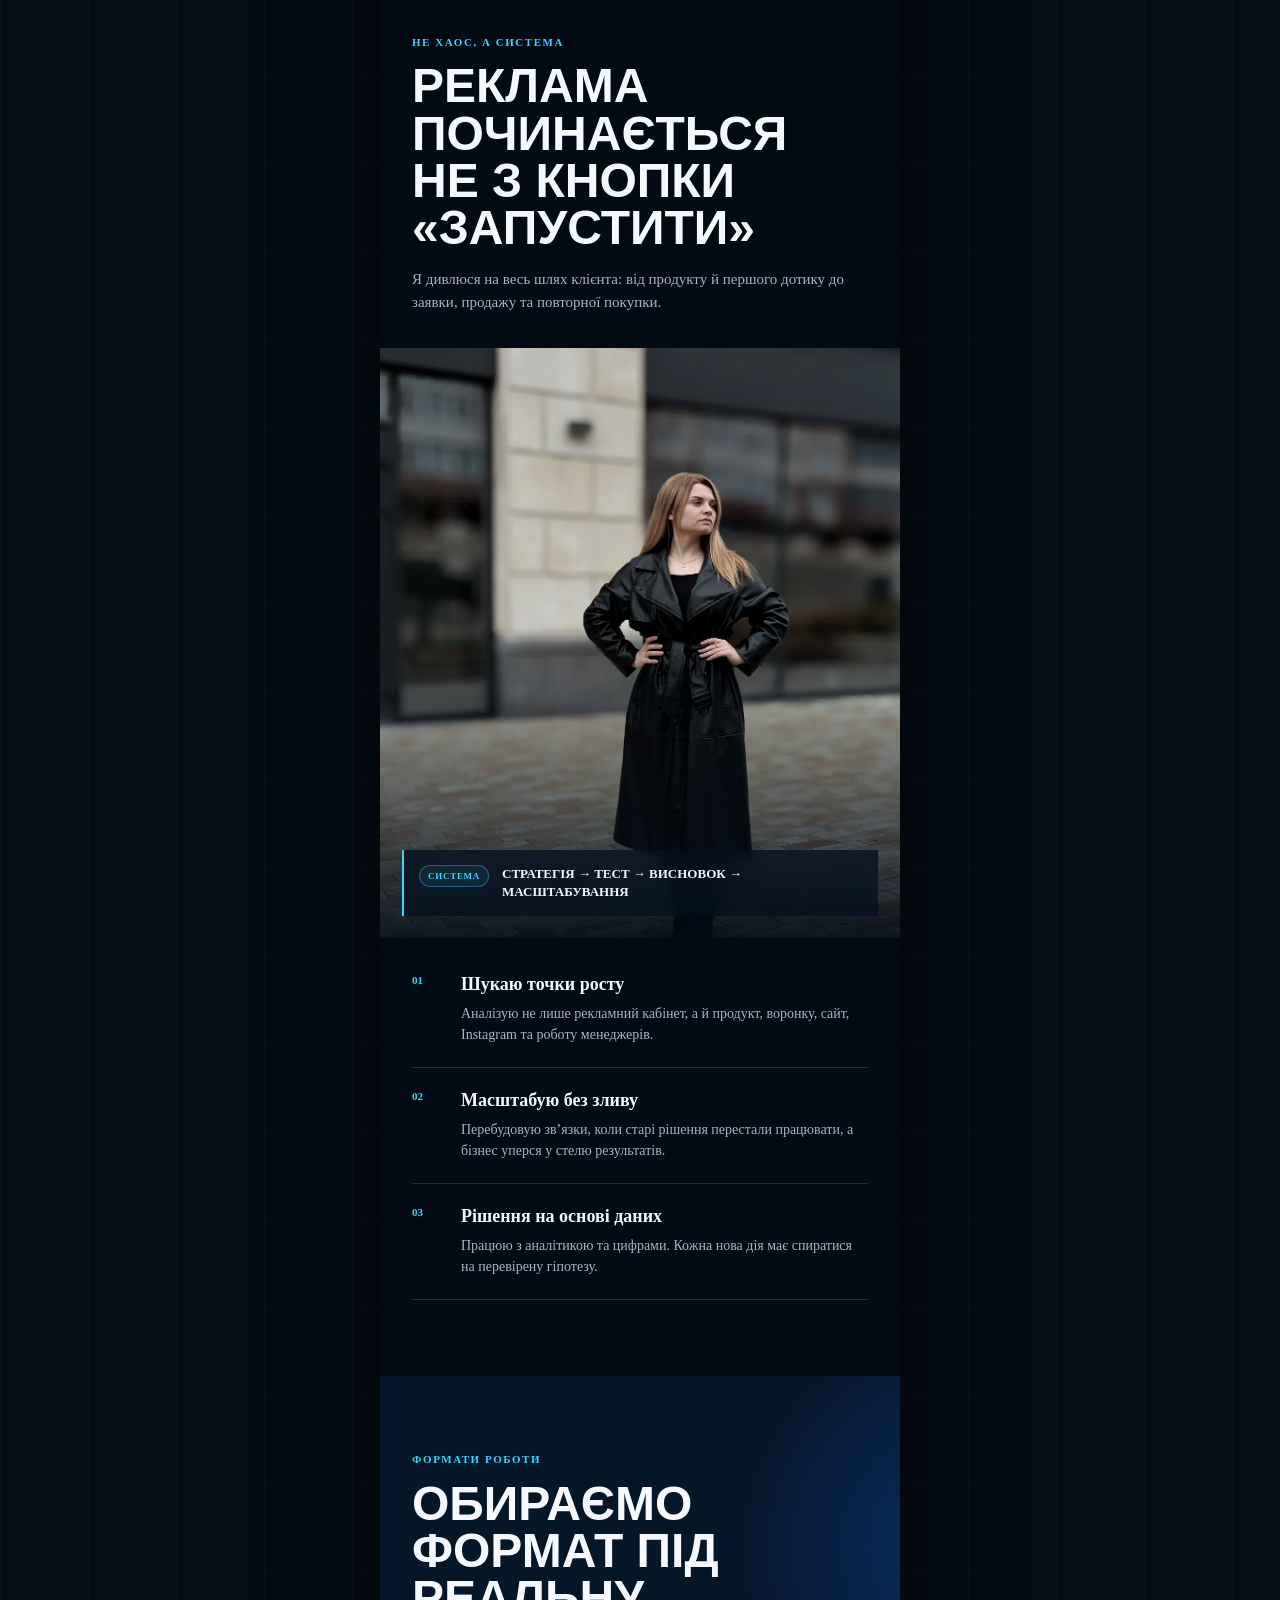
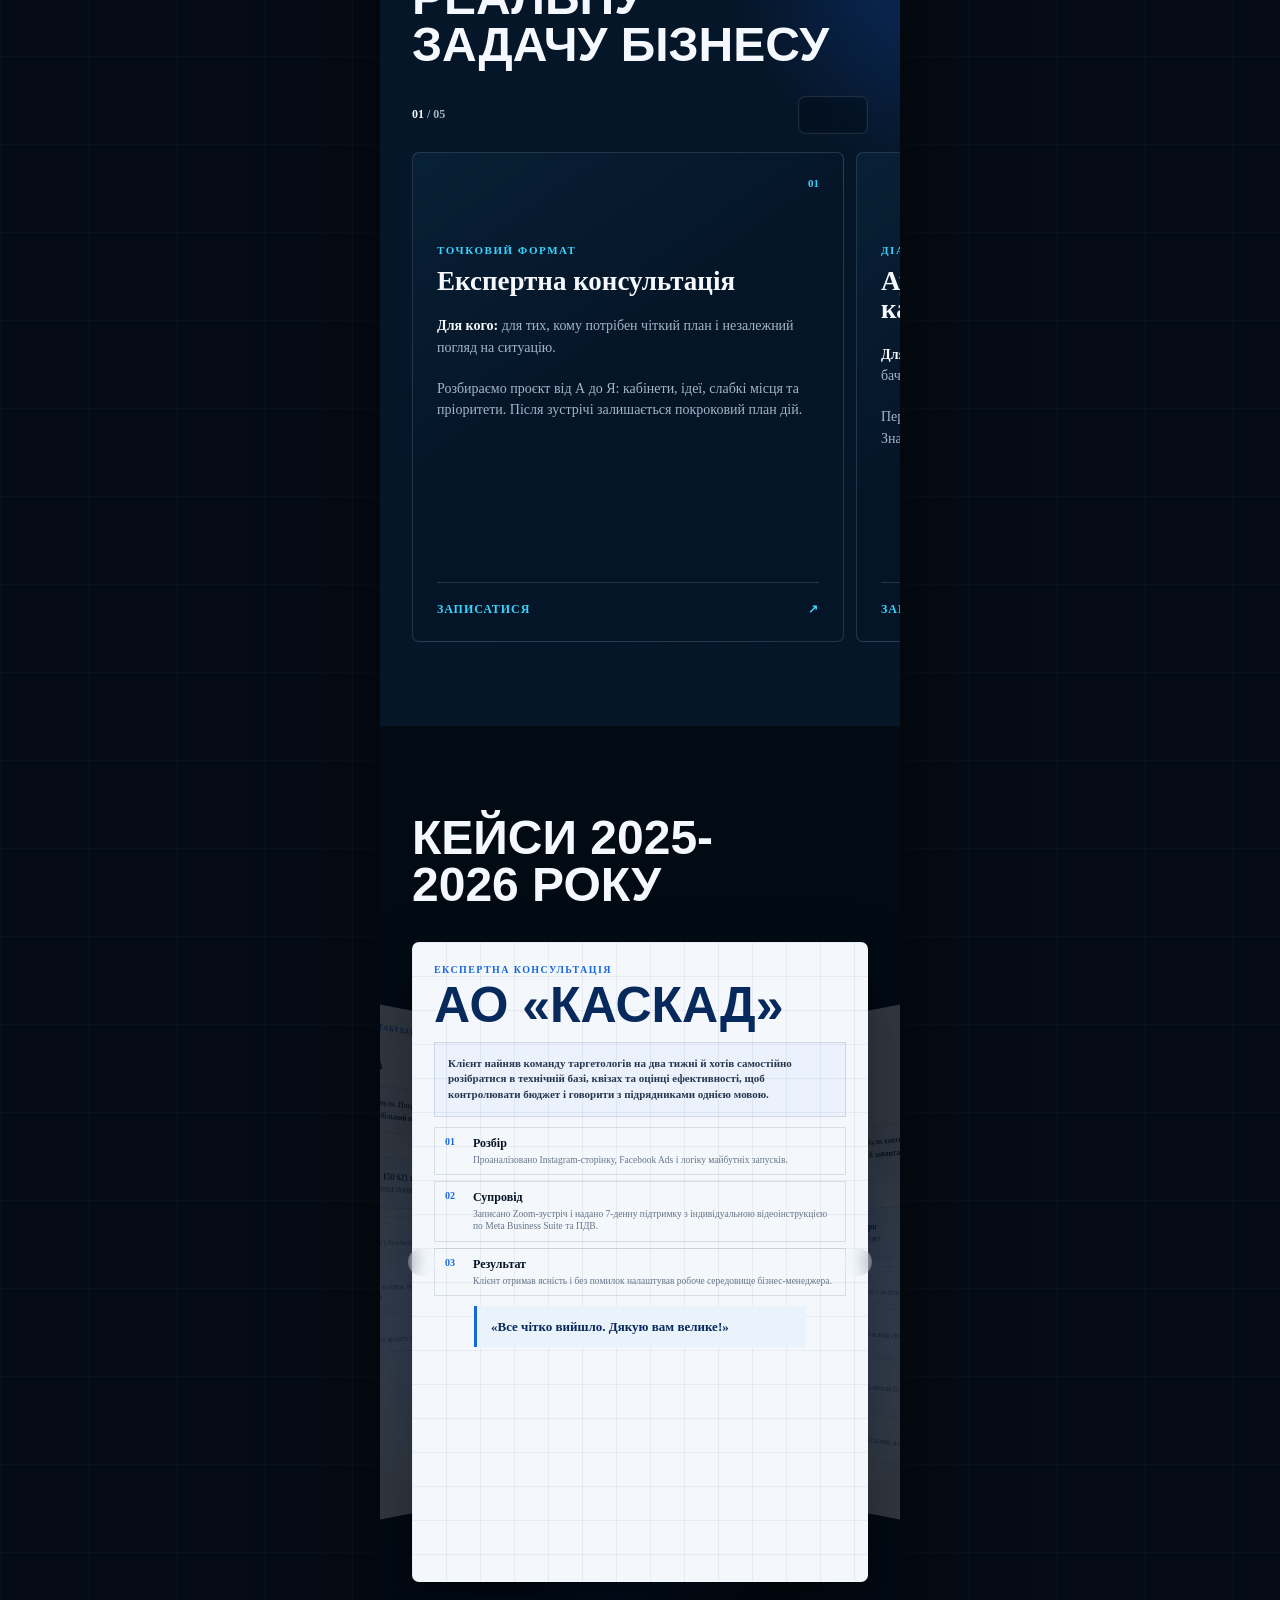
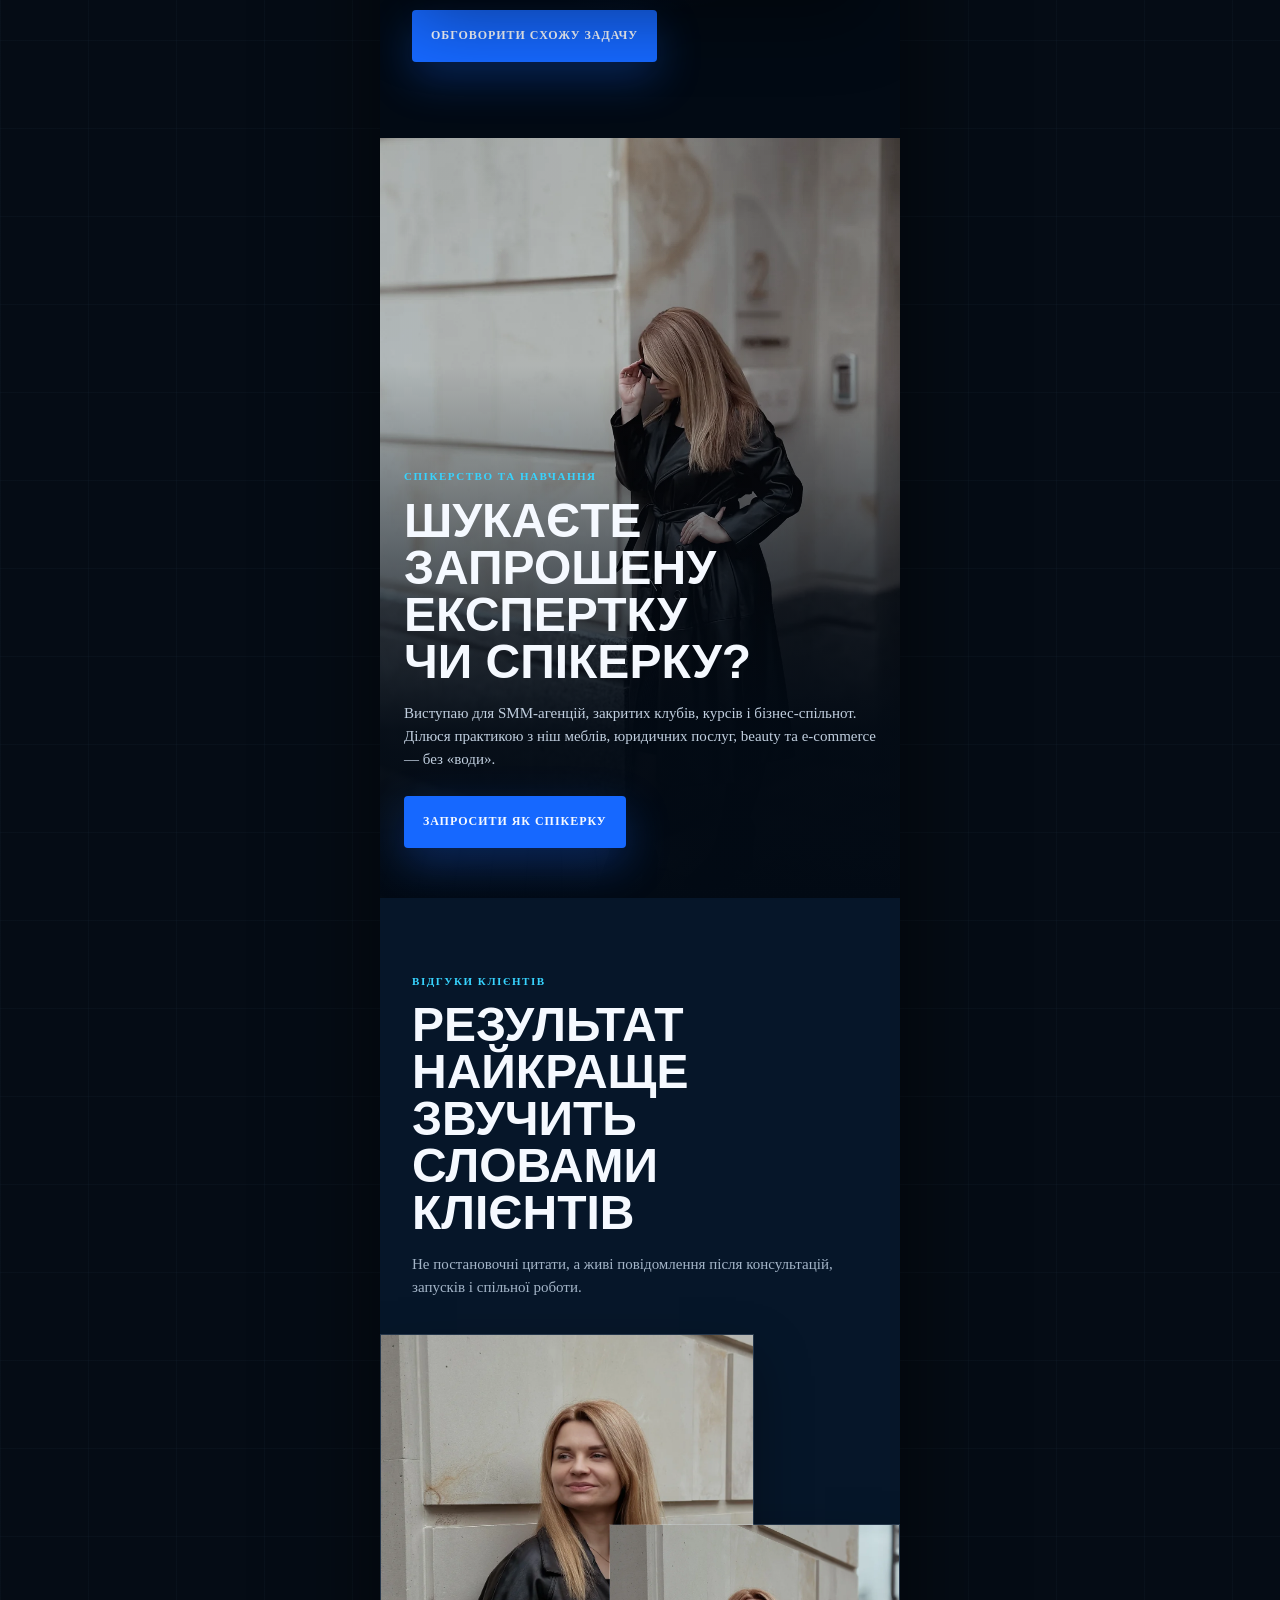
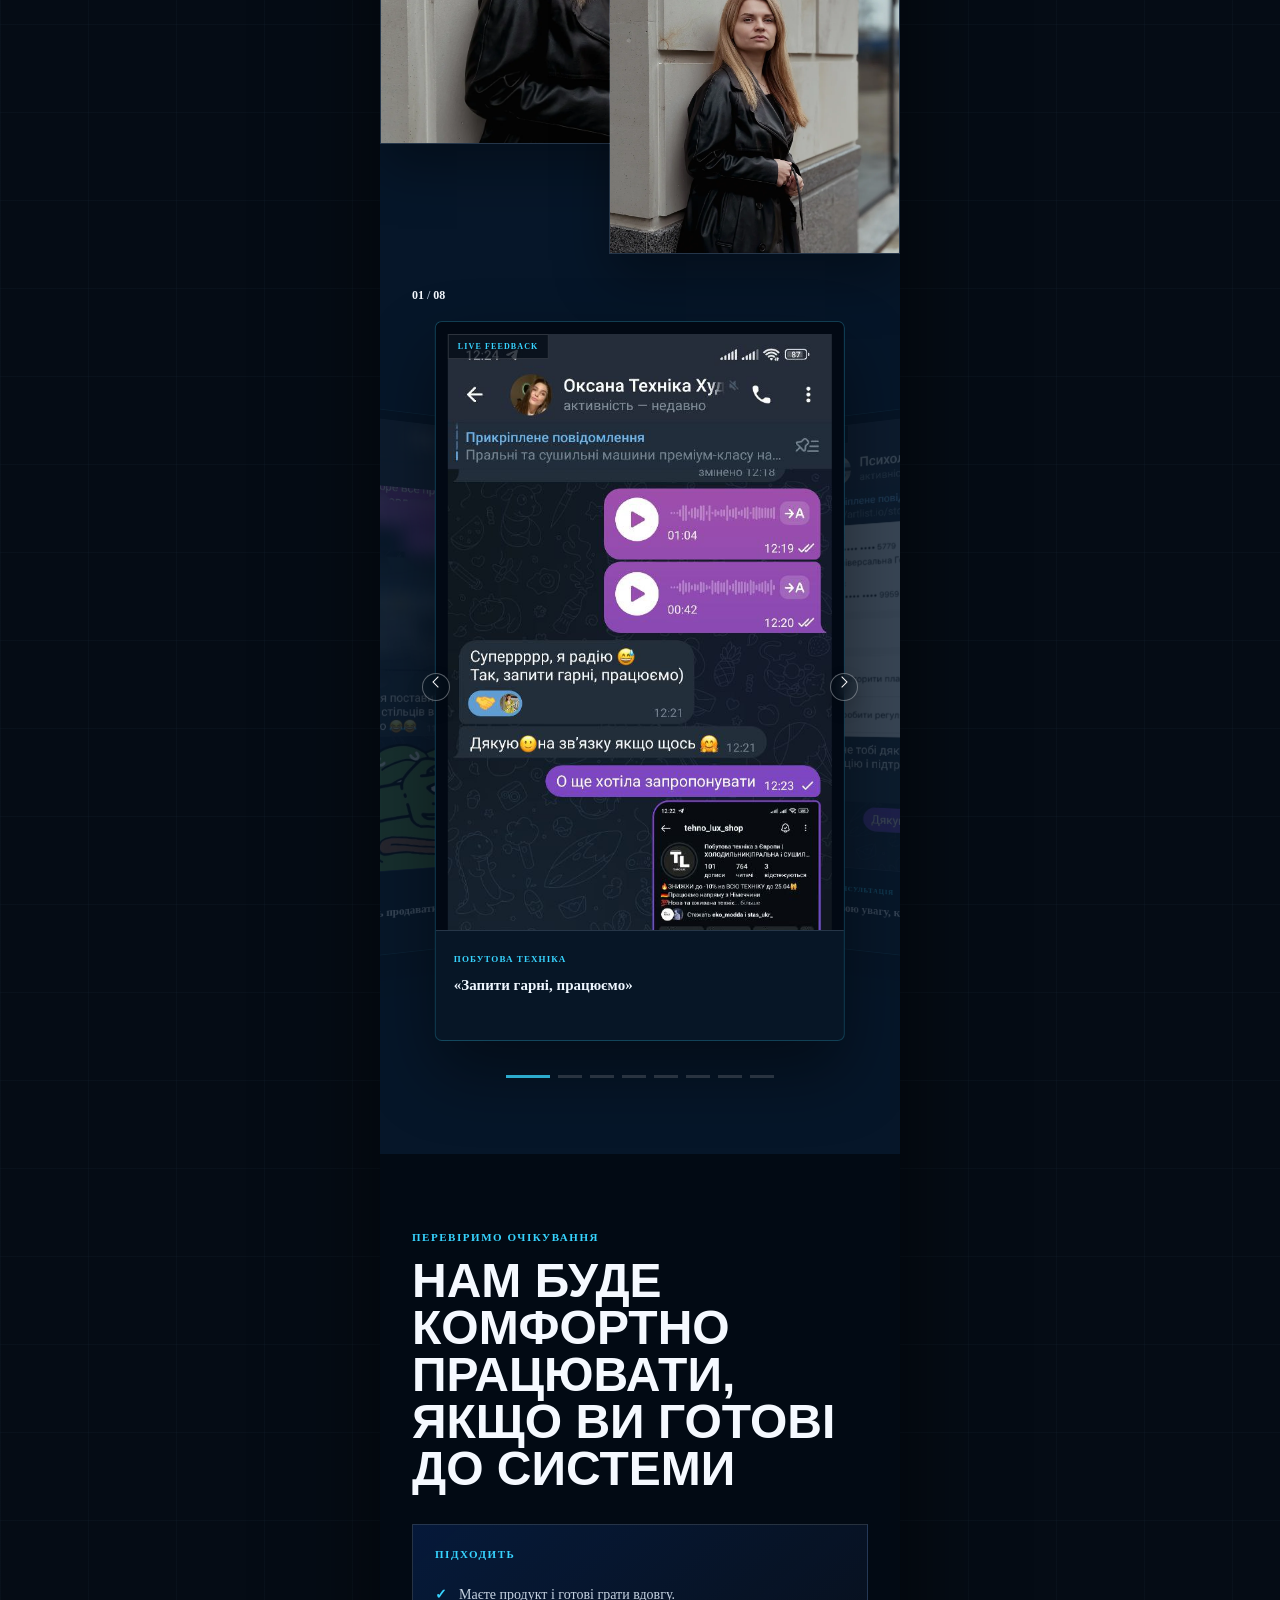
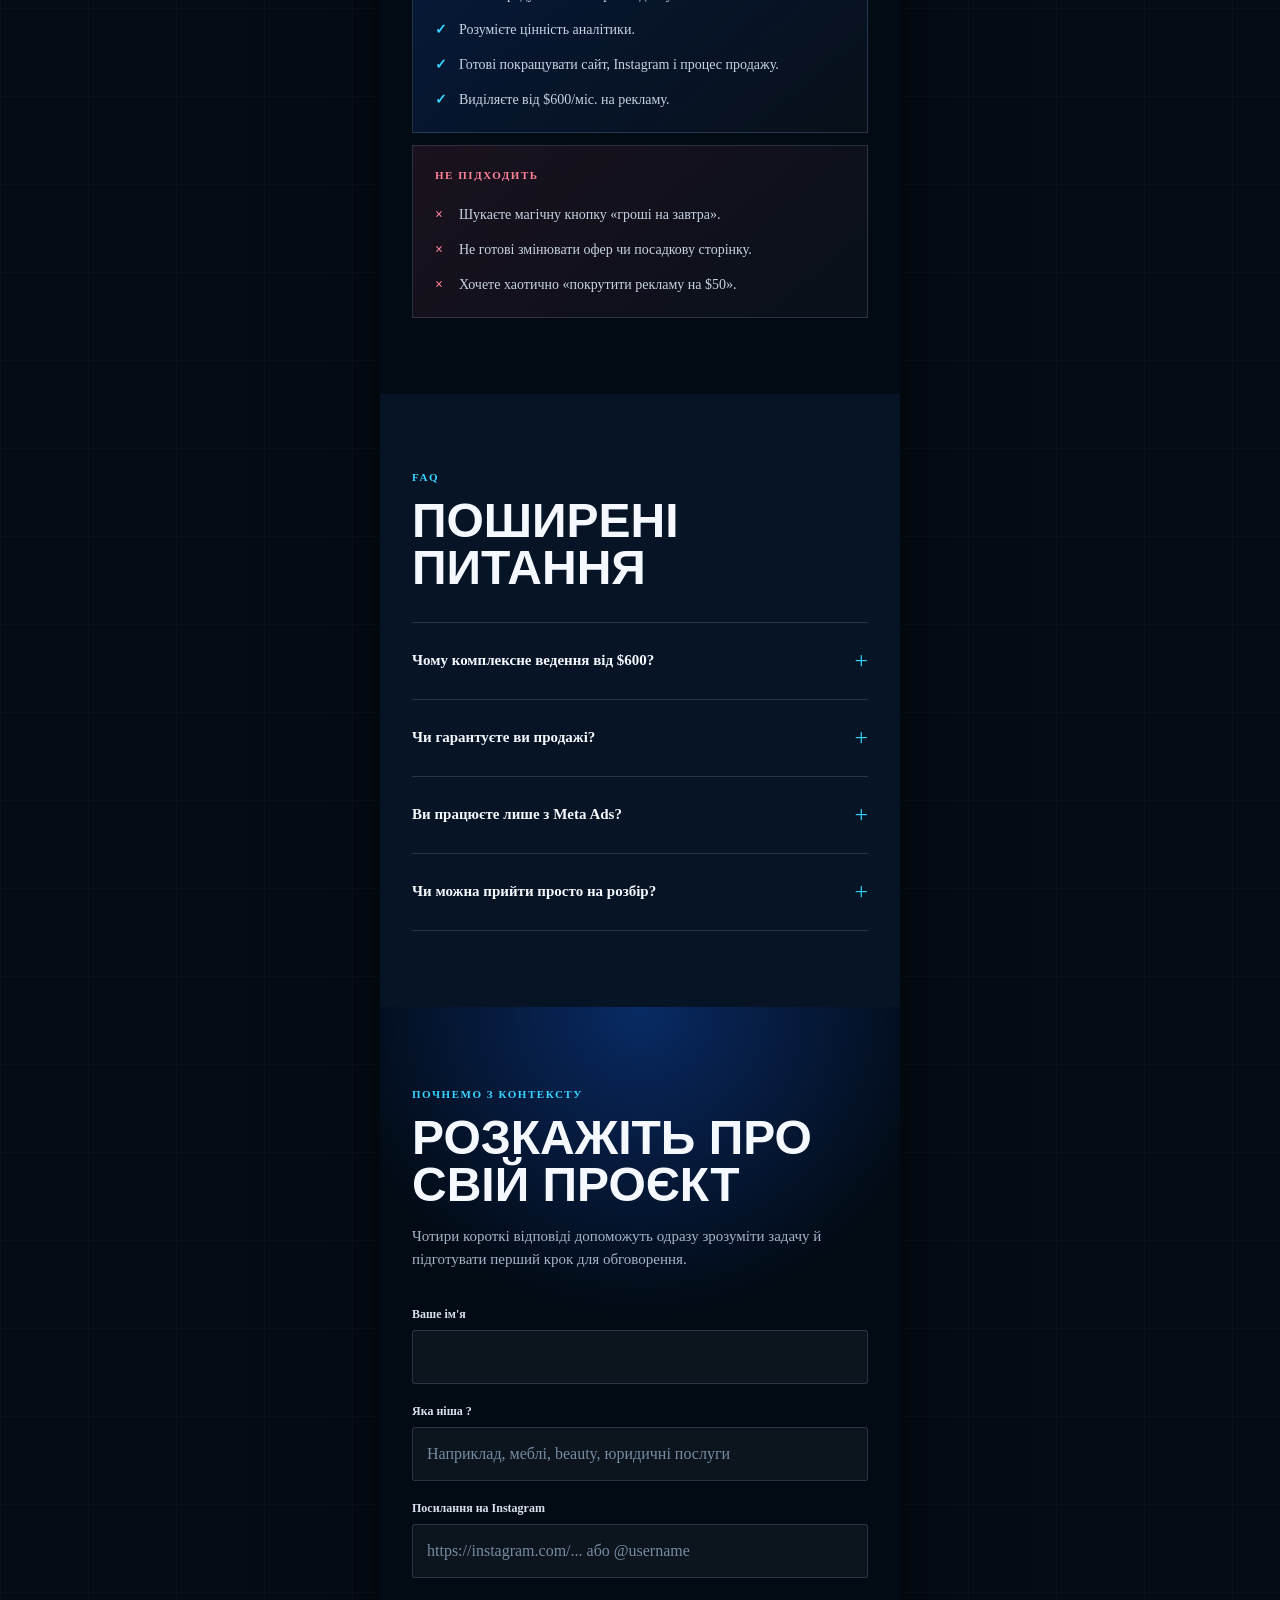
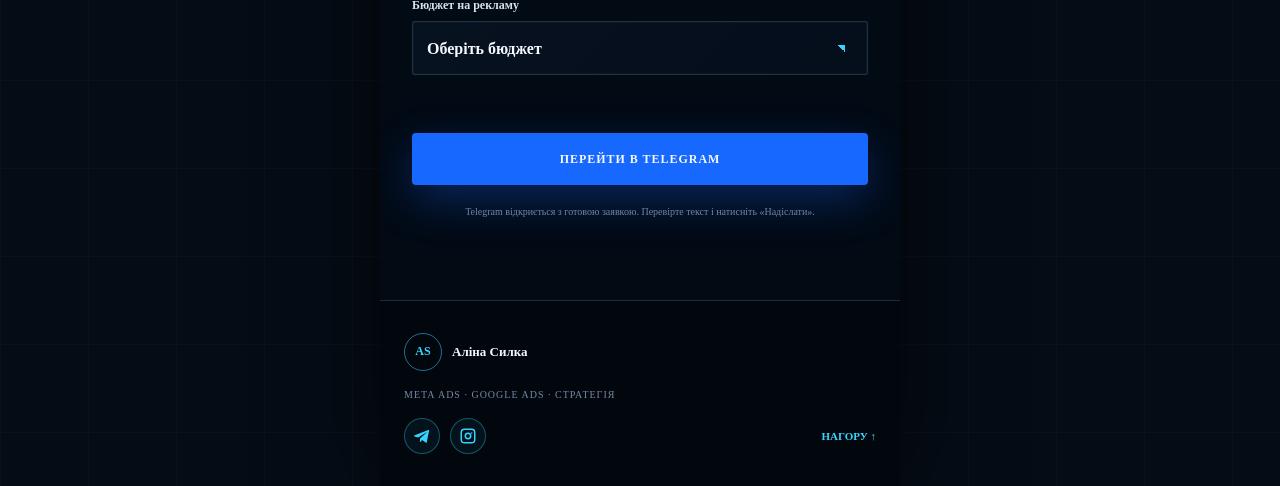
==== commit a8209697: "Improve workshop review crop" ====
--- a/index.html
+++ b/index.html
@@ -398,8 +398,8 @@
             </figcaption>
           </figure>
           <figure class="review-card" data-review-card>
-            <a class="review-shot" href="assets/reviews/review-furniture-workshop.jpg?v=20260719" target="_blank" rel="noopener" aria-label="Відкрити відгук повністю">
-              <img src="assets/reviews/review-furniture-workshop.jpg?v=20260719" alt="Відгук про завантаження меблевого виробництва замовленнями" loading="lazy" width="576" height="1000">
+            <a class="review-shot" href="assets/reviews/review-furniture-workshop.jpg?v=20260719b" target="_blank" rel="noopener" aria-label="Відкрити відгук повністю">
+              <img src="assets/reviews/review-furniture-workshop.jpg?v=20260719b" alt="Відгук про завантаження меблевого виробництва замовленнями" loading="lazy" width="576" height="795">
             </a>
             <figcaption>
               <span>Меблевий цех</span>
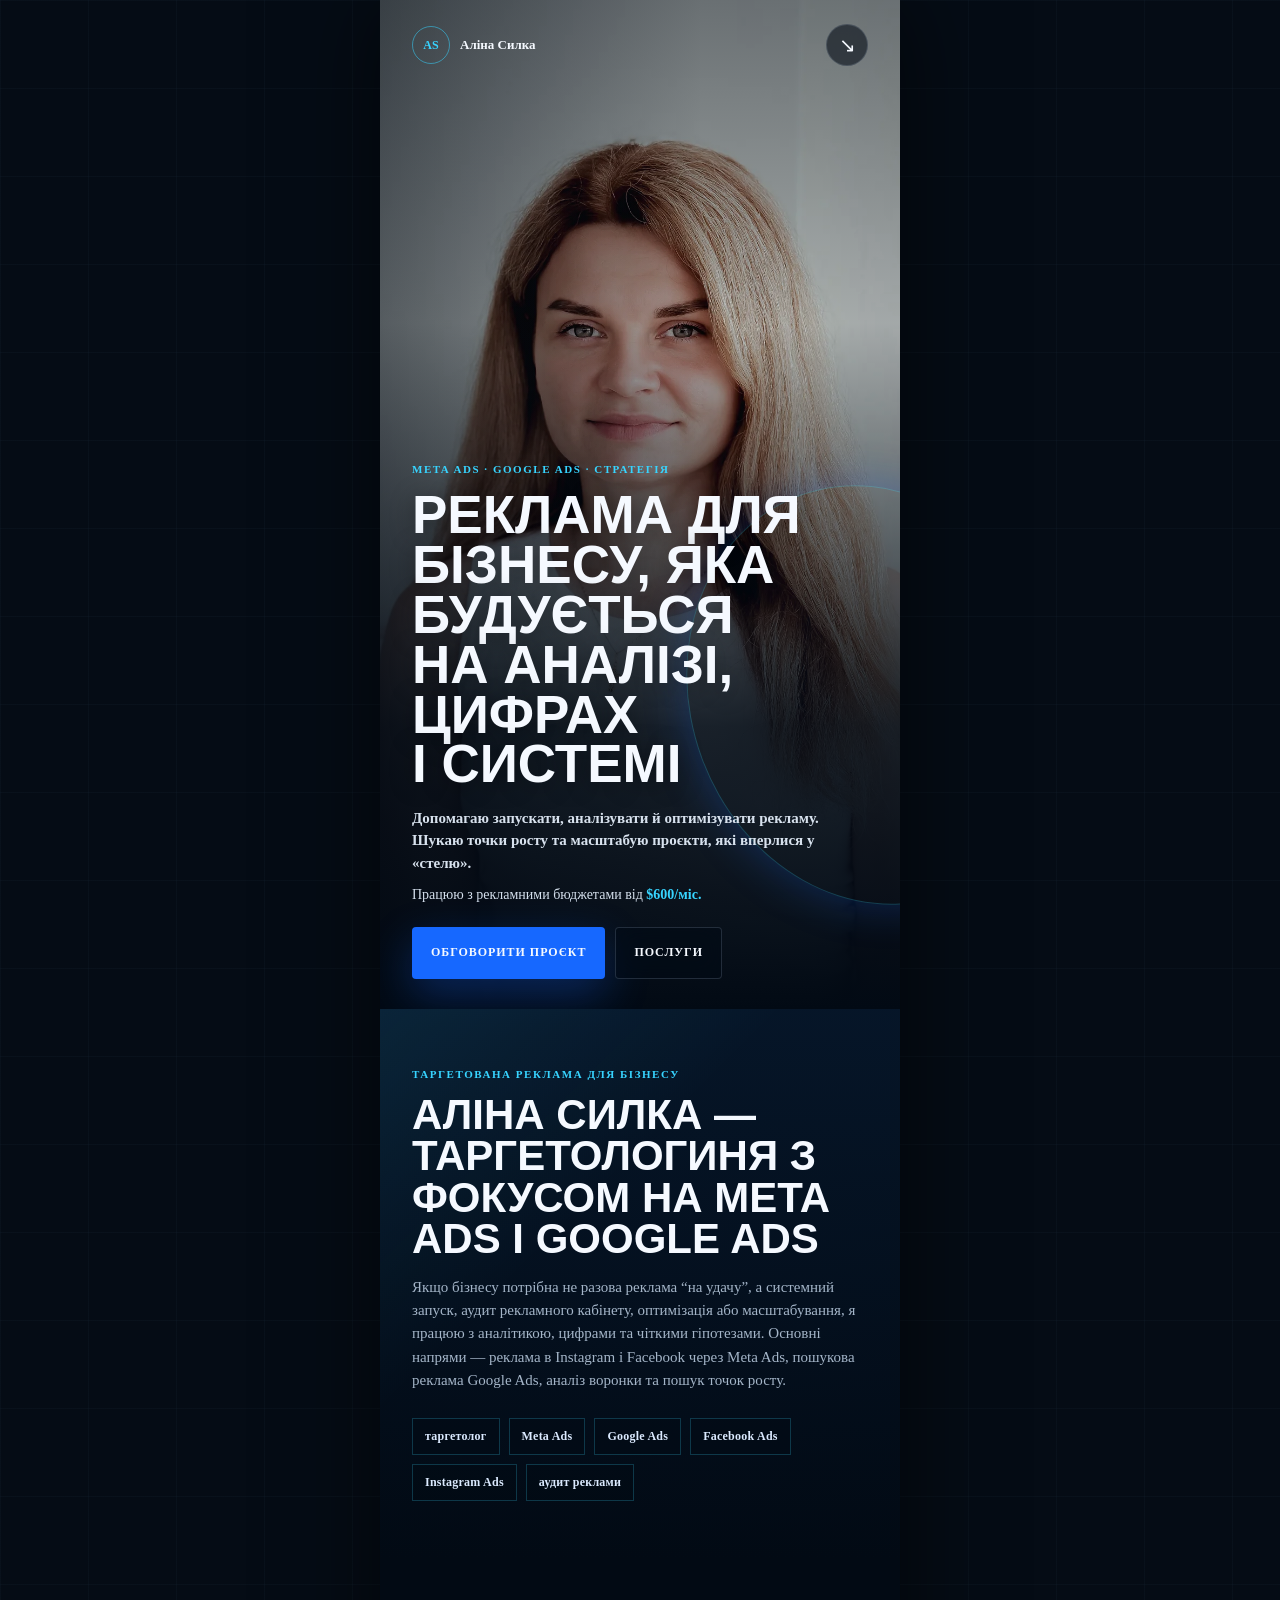
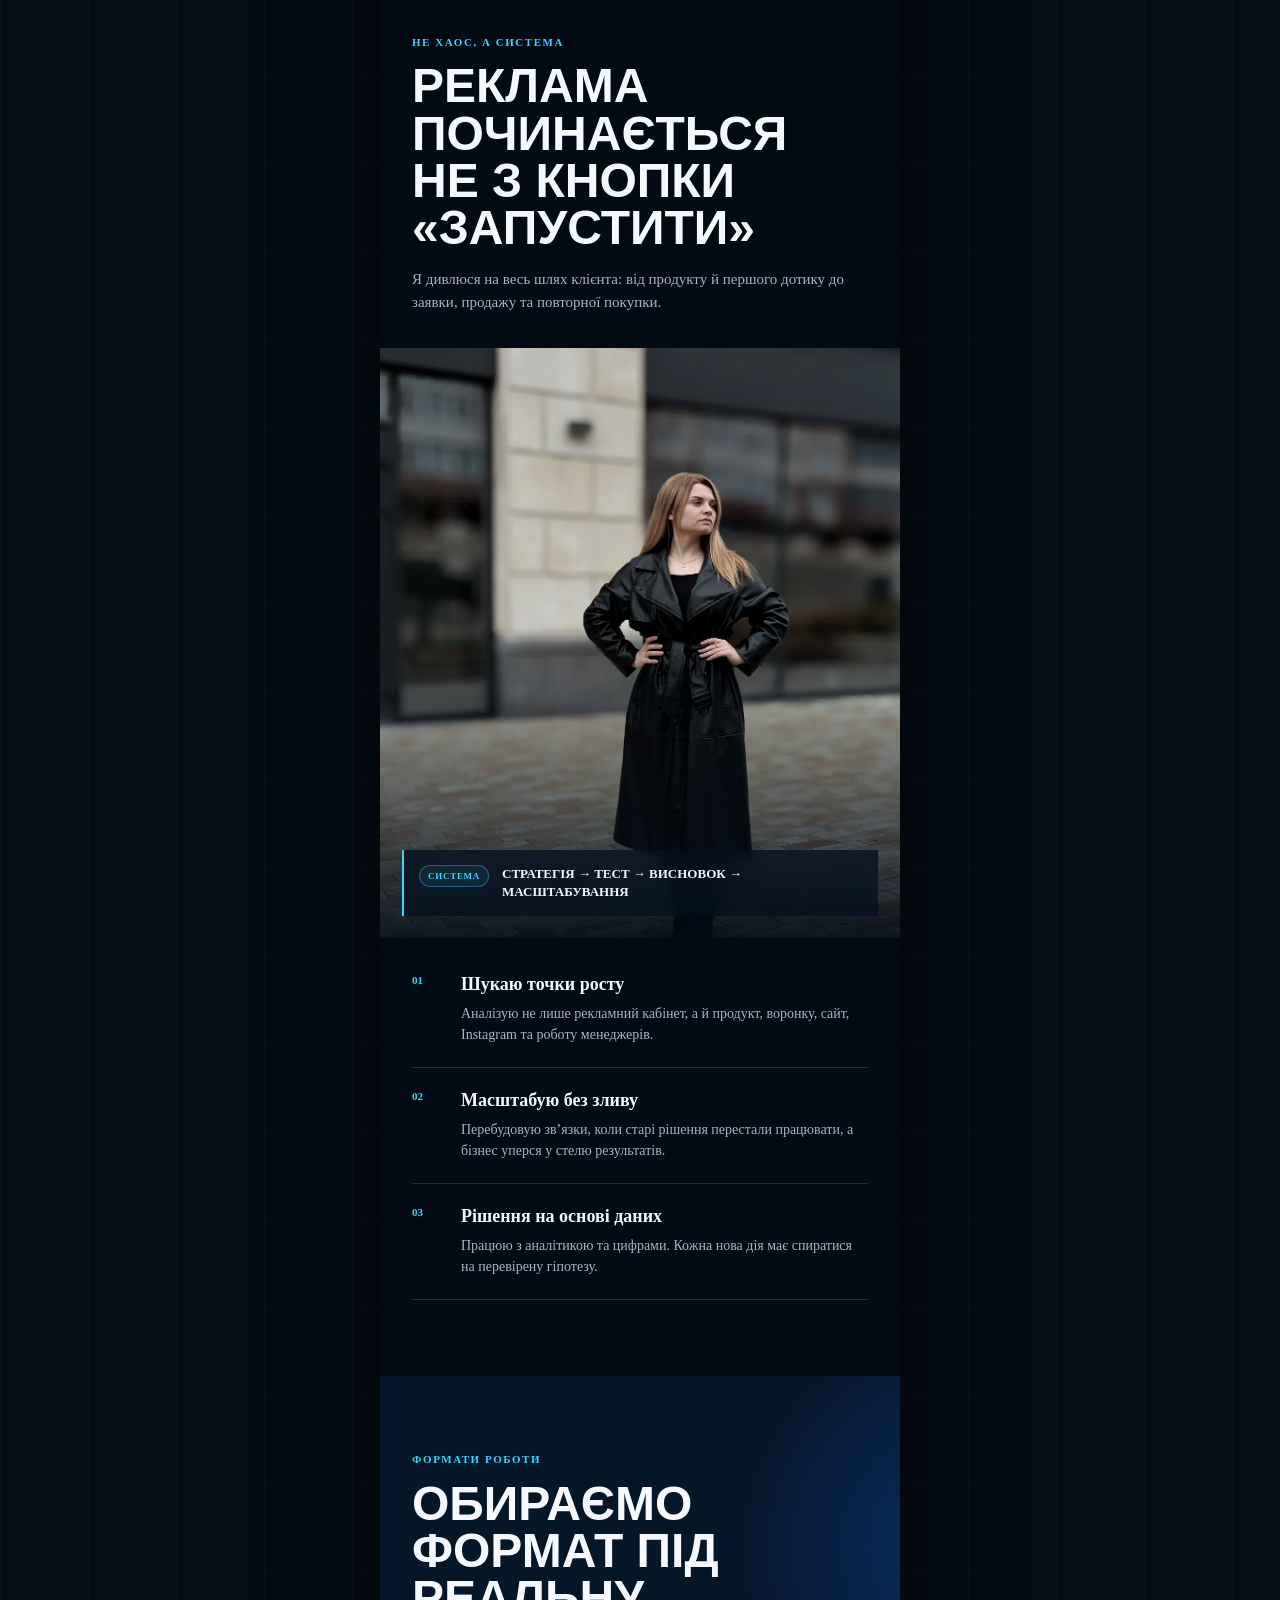
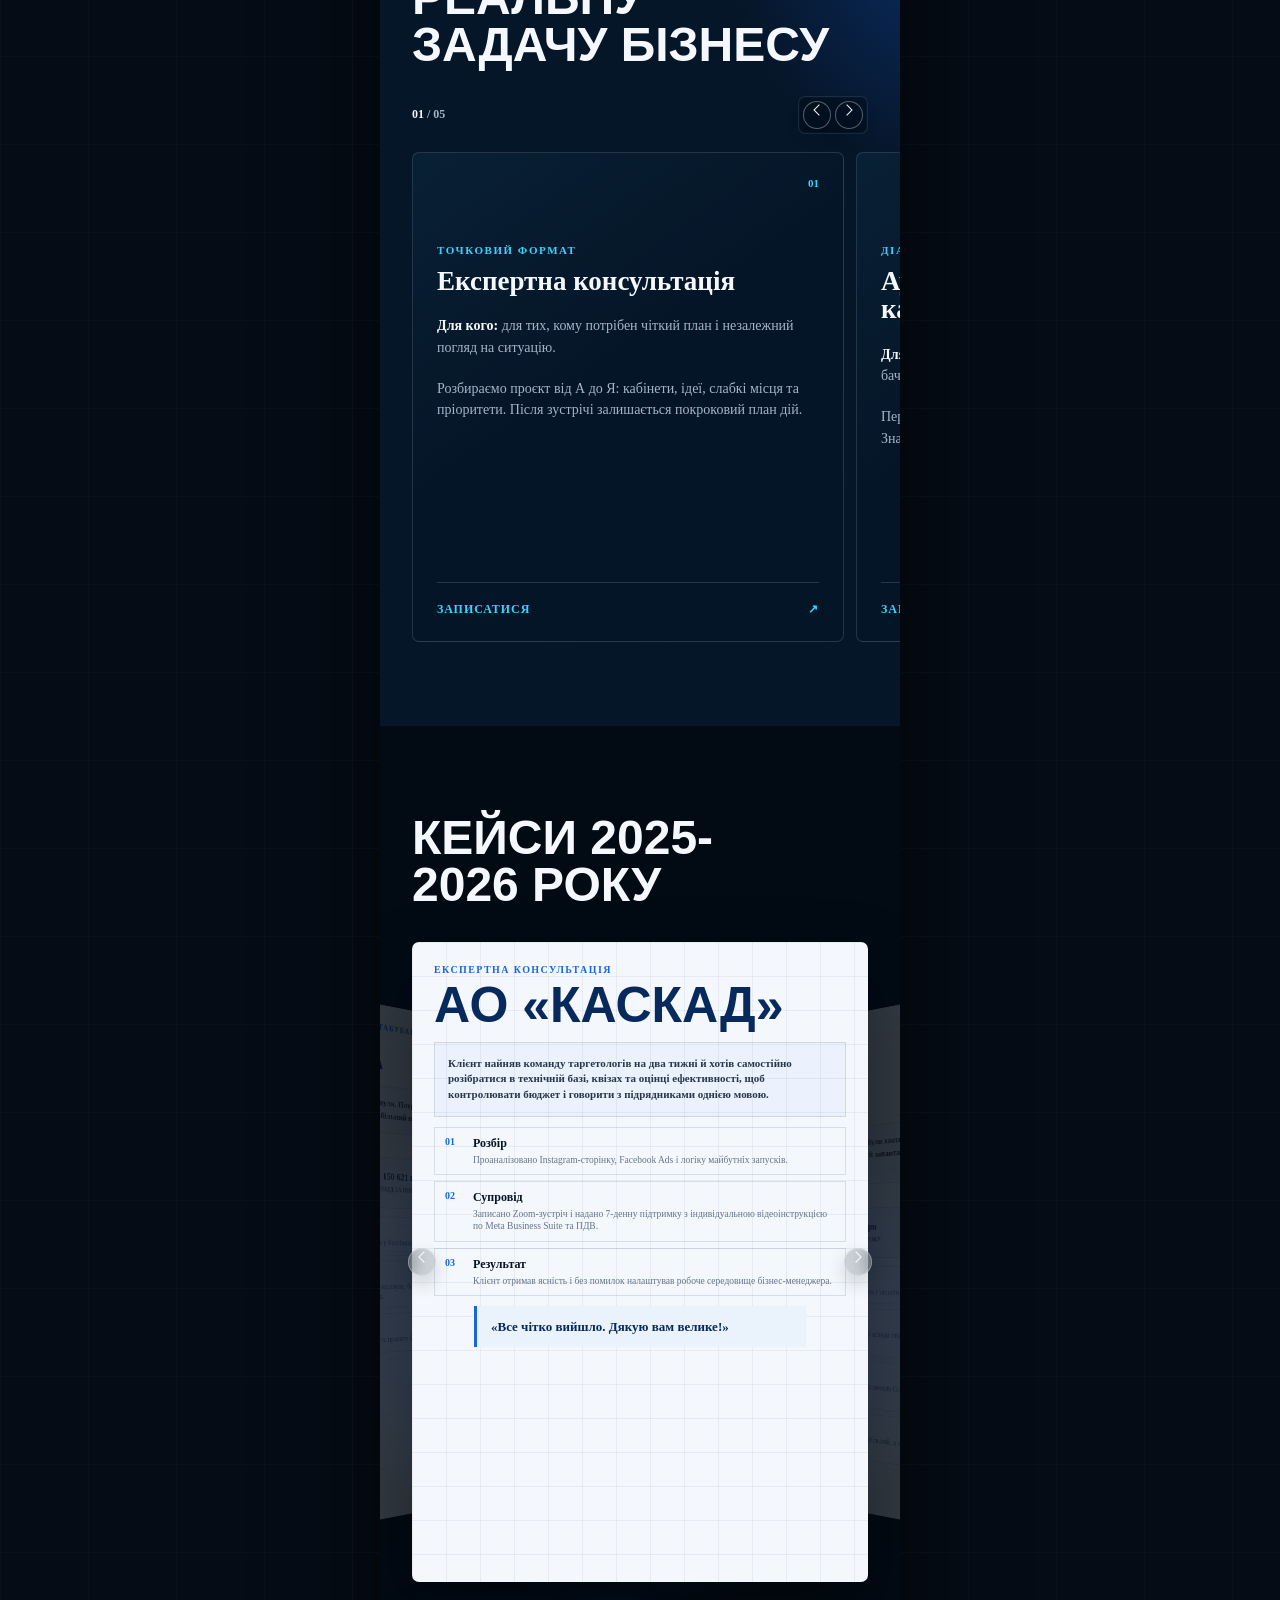
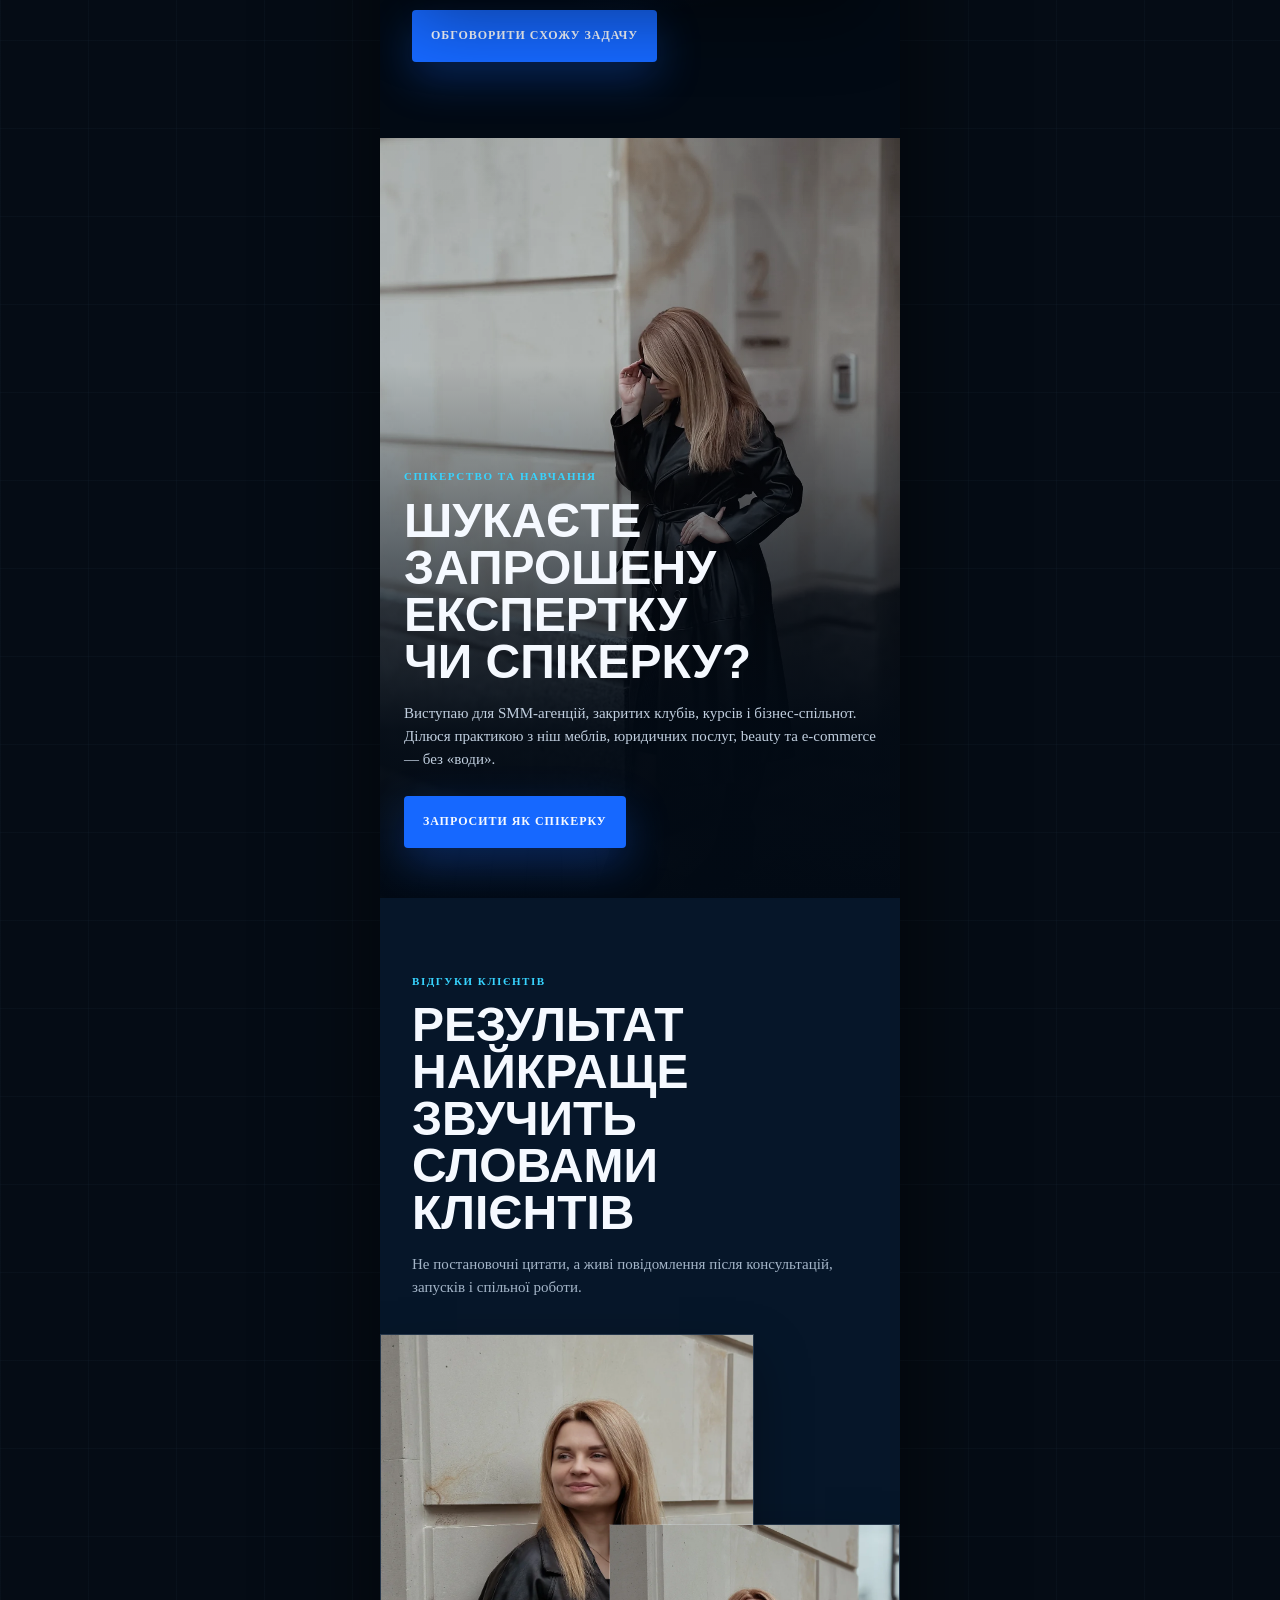
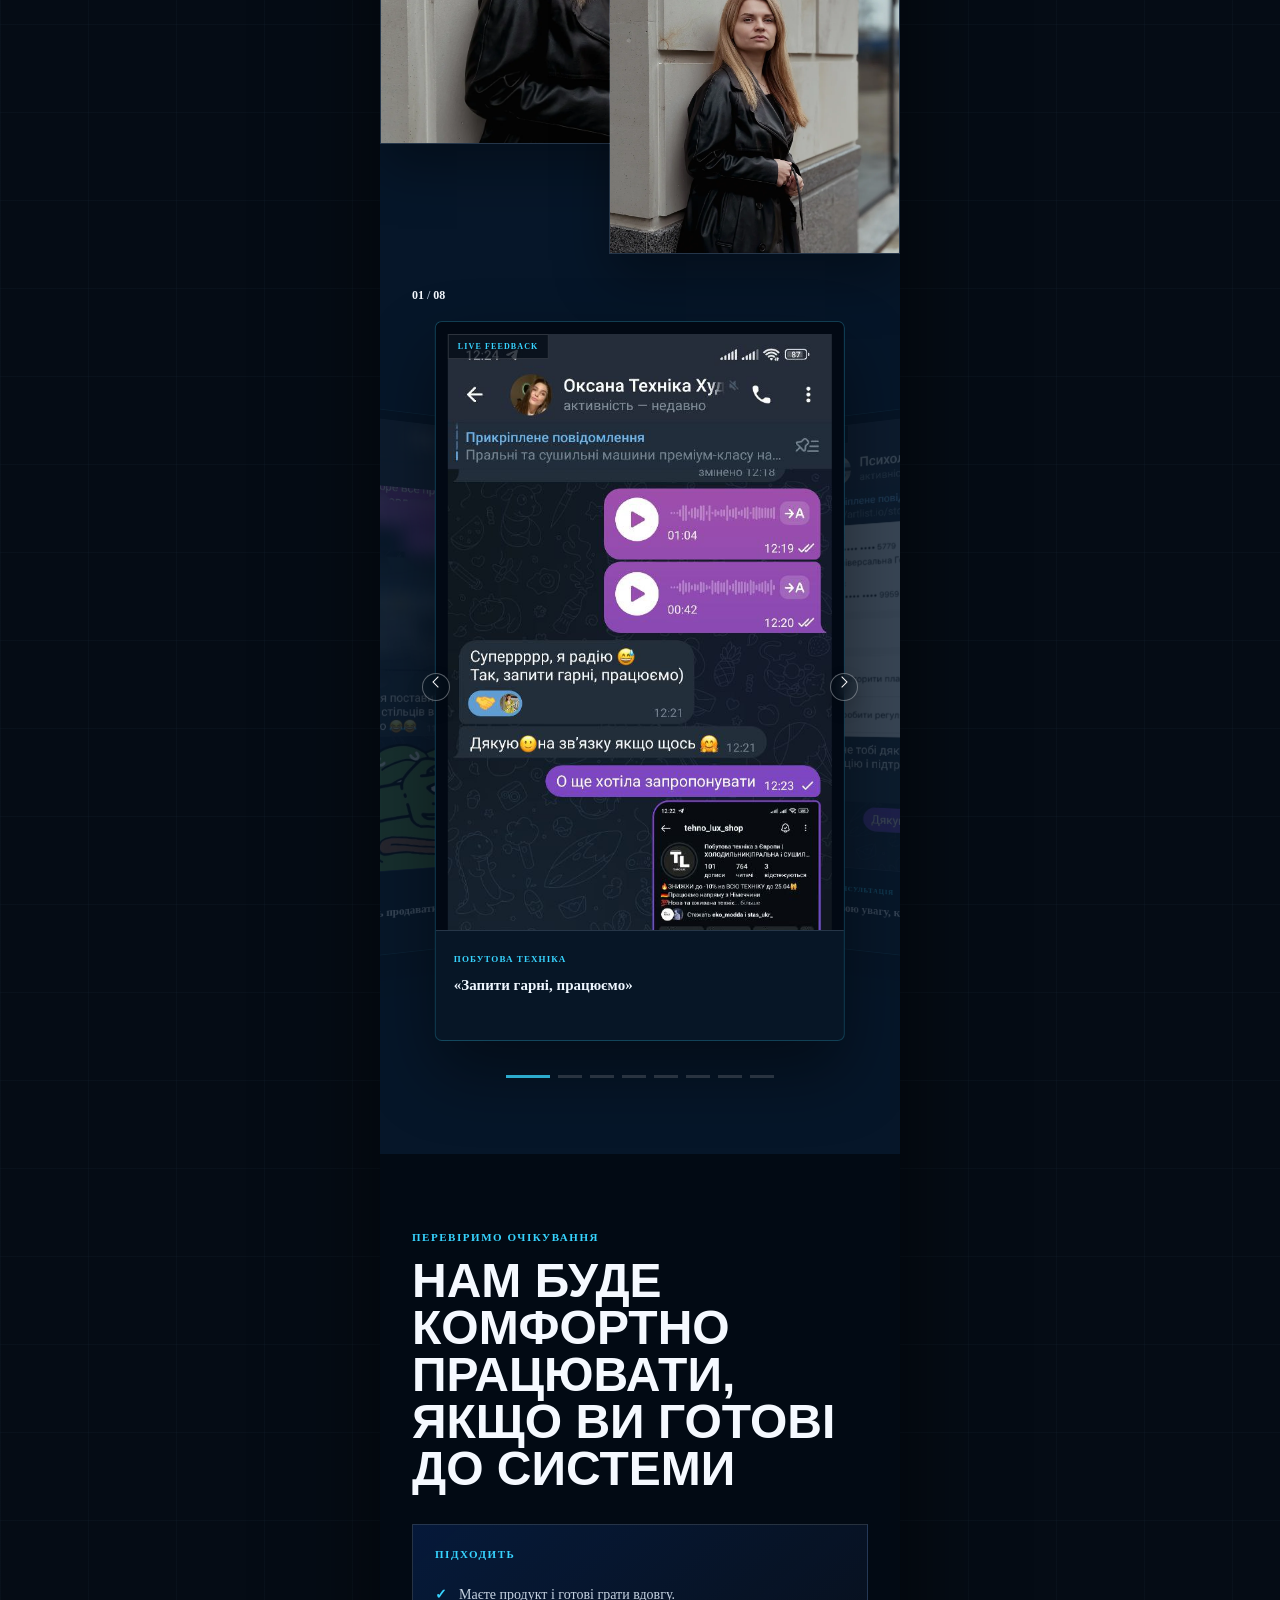
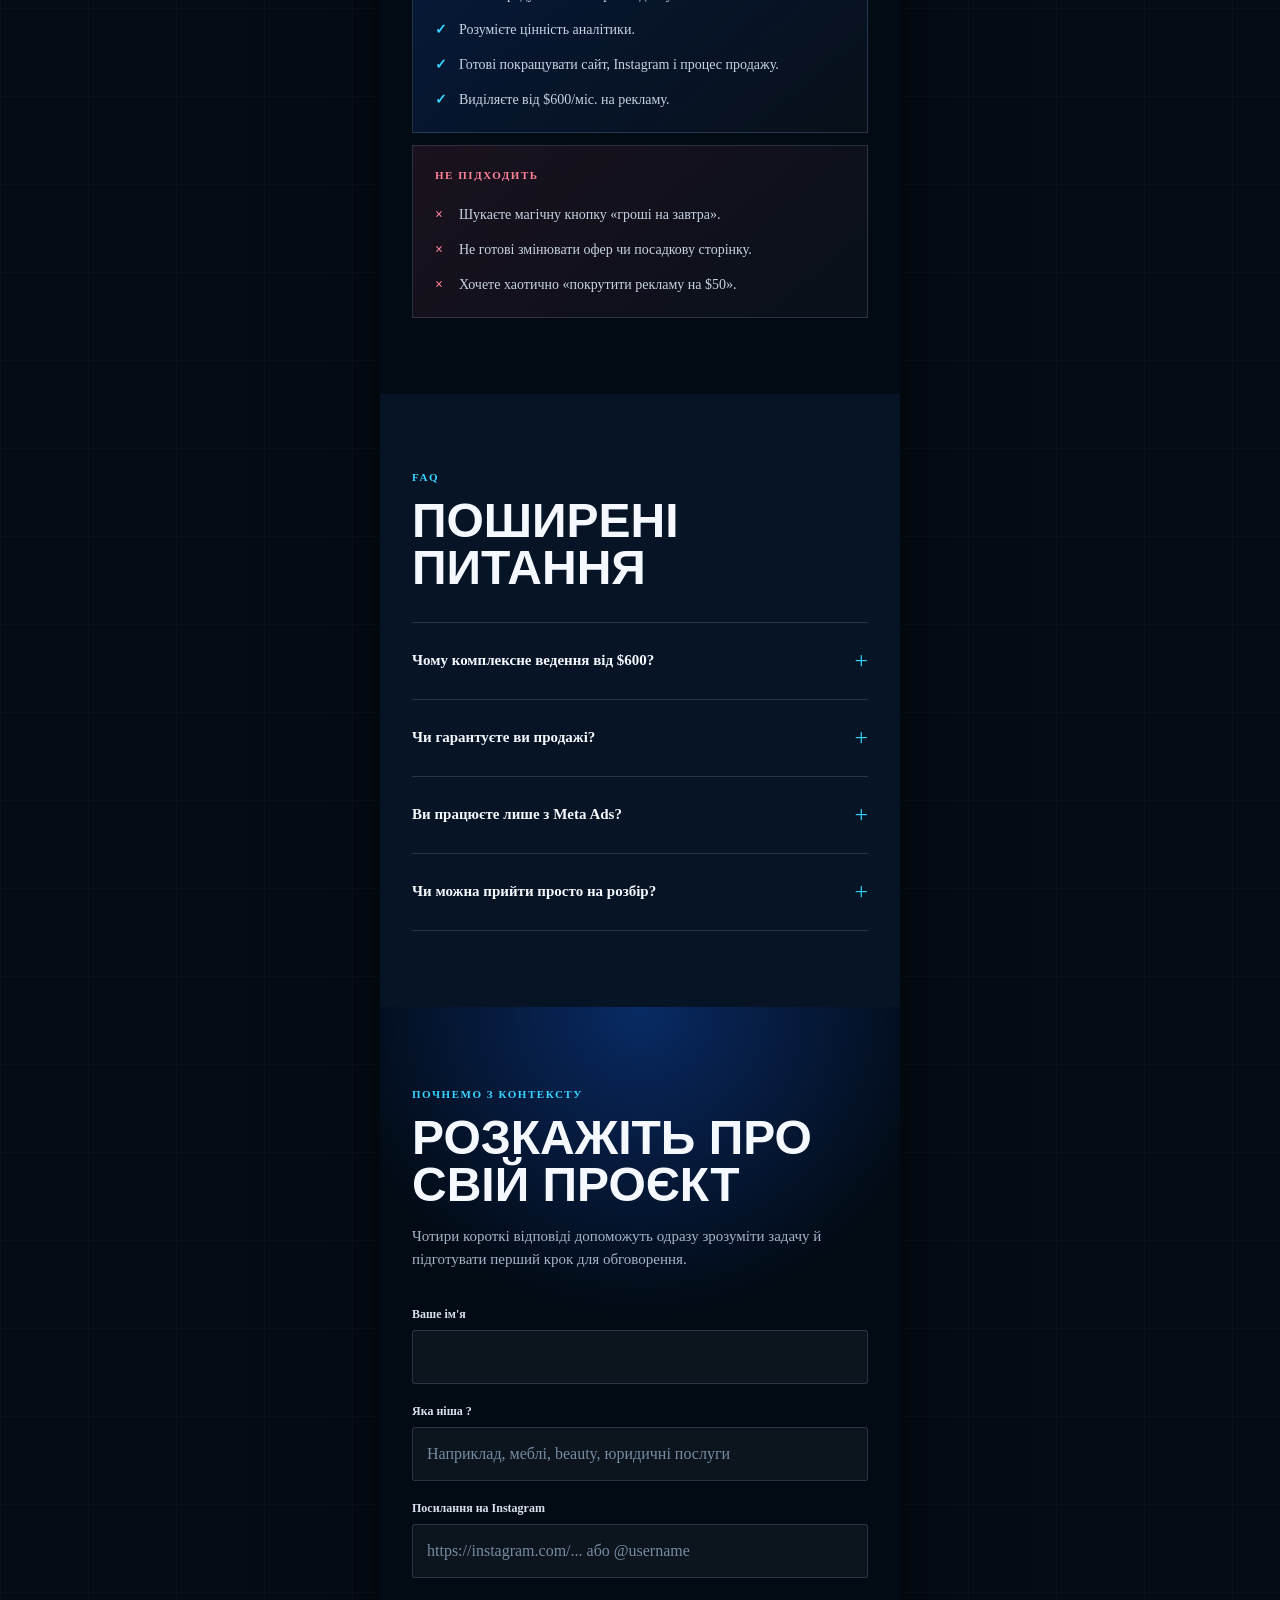
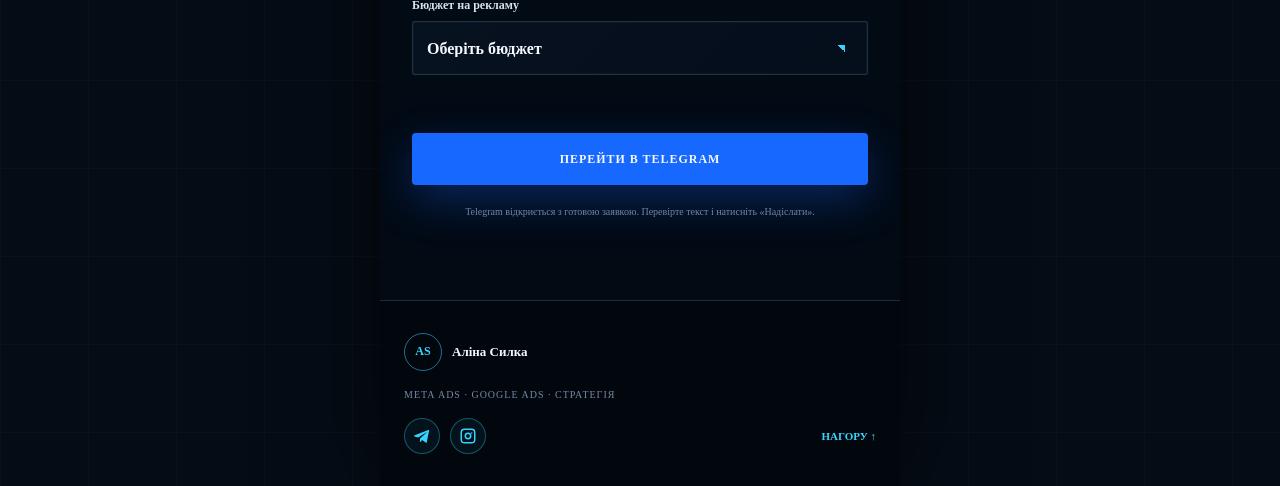
==== commit 82821ef7: "Align workshop review screenshot" ====
--- a/index.html
+++ b/index.html
@@ -398,8 +398,8 @@
             </figcaption>
           </figure>
           <figure class="review-card" data-review-card>
-            <a class="review-shot" href="assets/reviews/review-furniture-workshop.jpg?v=20260719b" target="_blank" rel="noopener" aria-label="Відкрити відгук повністю">
-              <img src="assets/reviews/review-furniture-workshop.jpg?v=20260719b" alt="Відгук про завантаження меблевого виробництва замовленнями" loading="lazy" width="576" height="795">
+            <a class="review-shot" href="assets/reviews/review-furniture-workshop.jpg?v=20260719c" target="_blank" rel="noopener" aria-label="Відкрити відгук повністю">
+              <img src="assets/reviews/review-furniture-workshop.jpg?v=20260719c" alt="Відгук про завантаження меблевого виробництва замовленнями" loading="lazy" width="576" height="795">
             </a>
             <figcaption>
               <span>Меблевий цех</span>
